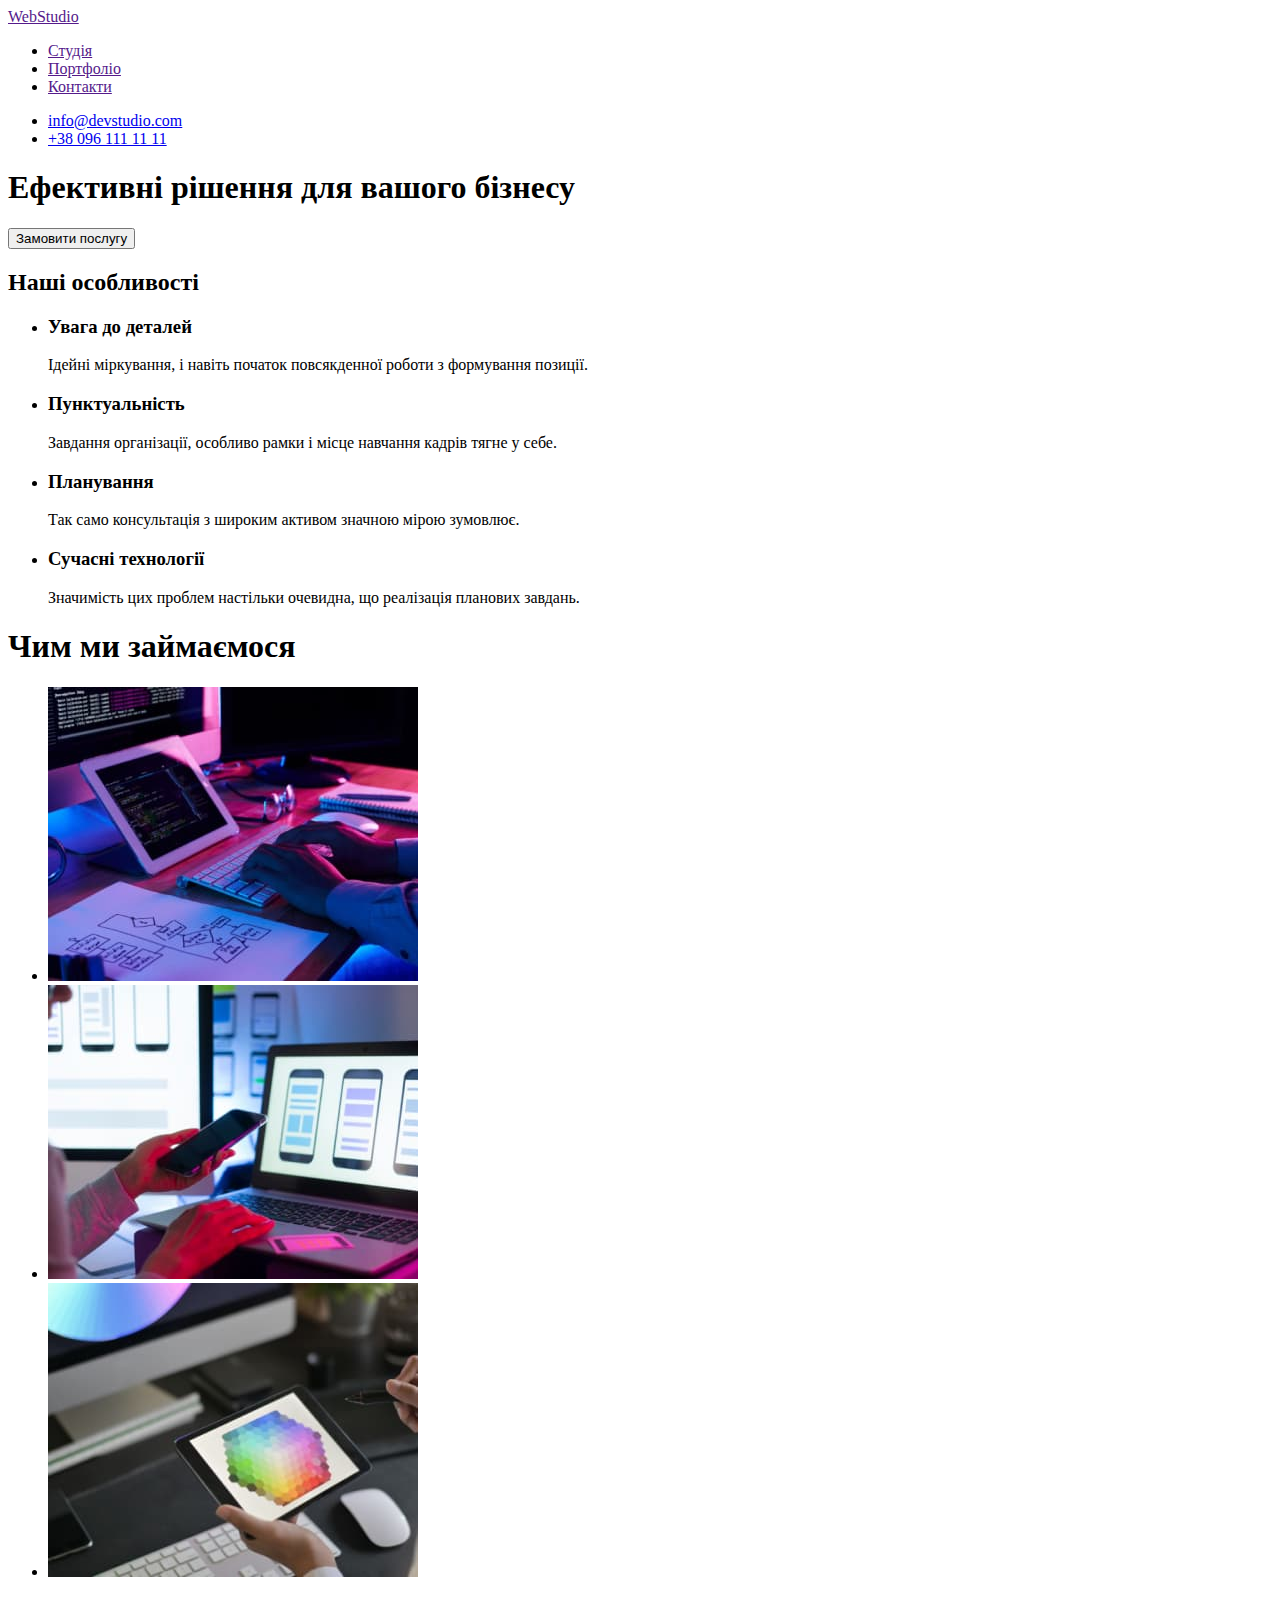
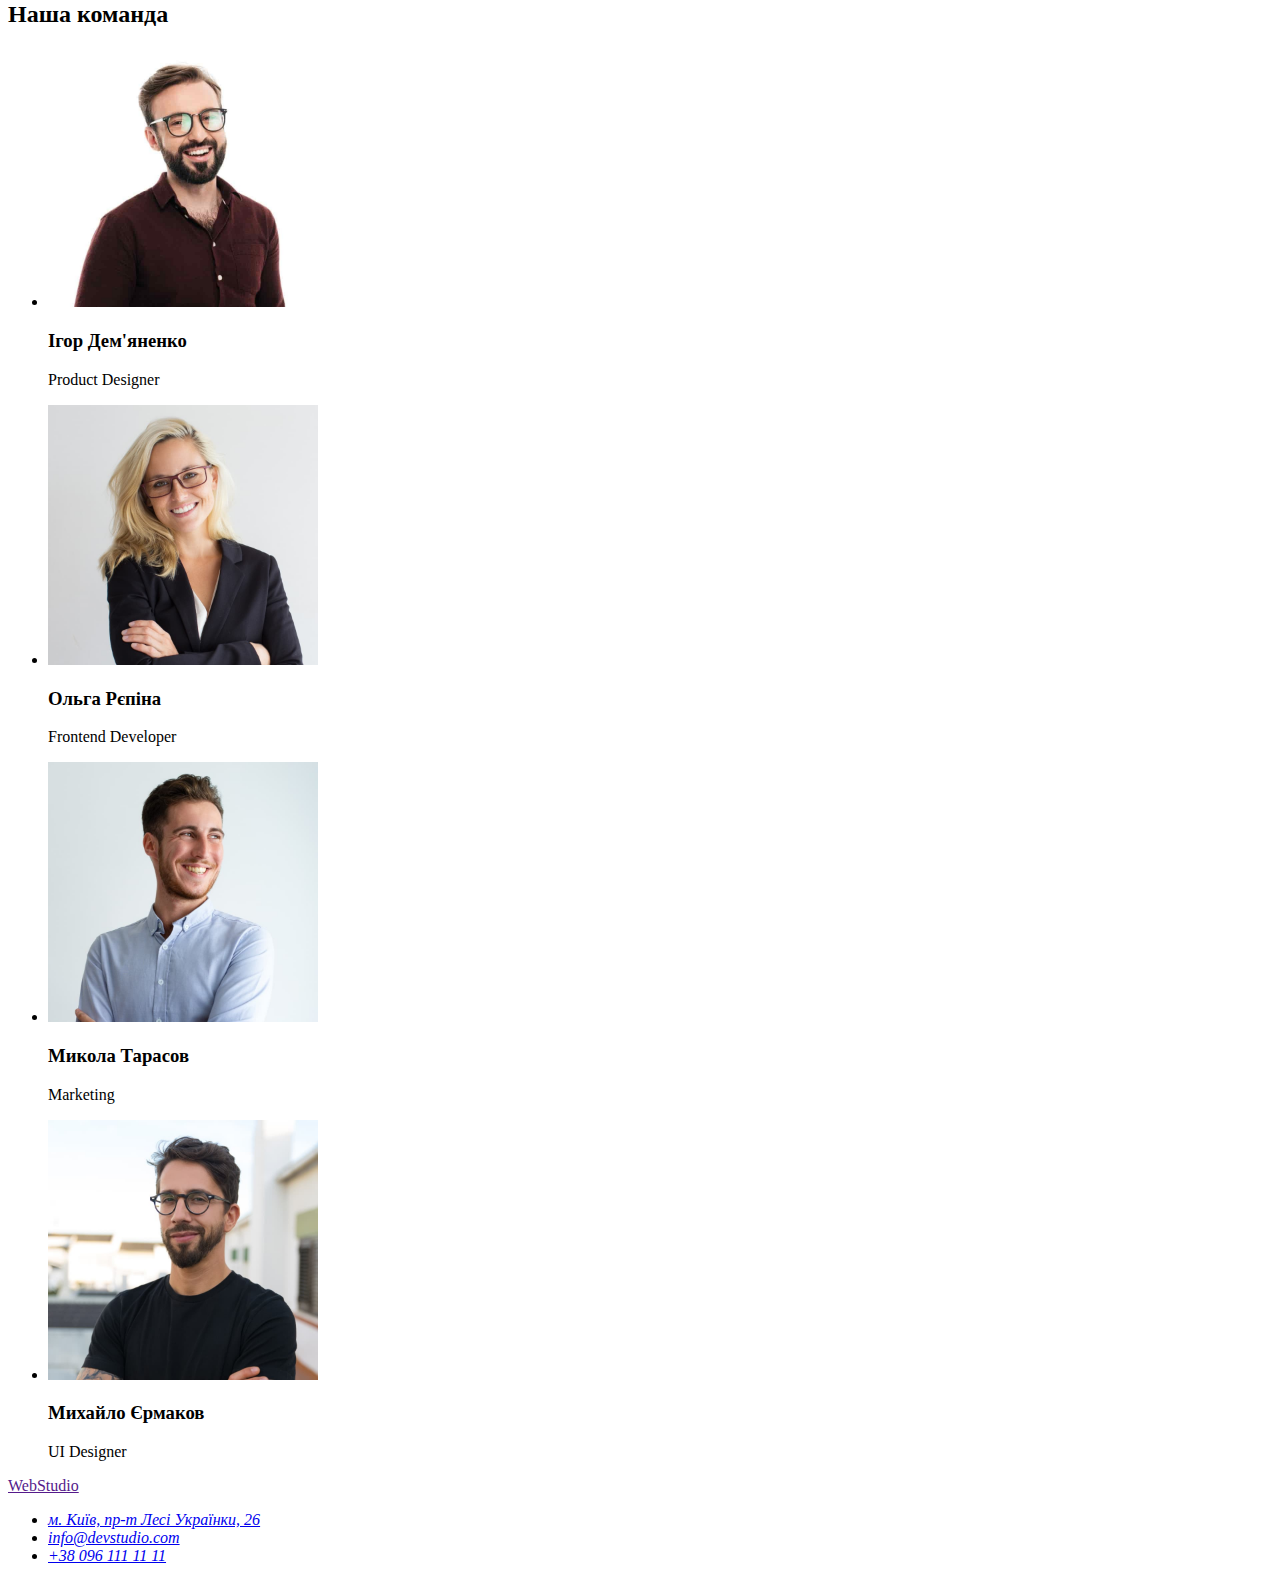
==== index.html @ 5fc4c967 "Initial commit" ====
<!DOCTYPE html>
<html lang="en">
  <head>
    <meta charset="UTF-8" />
    <meta http-equiv="X-UA-Compatible" content="IE=edge" />
    <meta name="viewport" content="width=device-width, initial-scale=1.0" />
    <title>Document</title>
  </head>
  <body>
    <header>
      <a href="" target="_blank" rel="noopener noreferrer nofollow">WebStudio</a>
      <nav>
        <ul>
          <li><a href="">Студія</a></li>
          <li><a href="">Портфоліо</a></li>
          <li><a href="">Контакти</a></li>
        </ul>
      </nav>
      <ul>
        <li><a href="mailto:info@devstudio.com">info@devstudio.com</a></li>
        <li><a href="tel:+380961111111">+38 096 111 11 11</a></li>
      </ul>
    </header>
    <main>
      <section>
        <h1>Ефективні рішення для вашого бізнесу</h1>
        <button type="button">Замовити послугу</button>
      </section>
      <section>
        <h2>Наші особливості</h2>
        <ul>
          <li>
            <h3>Увага до деталей</h3>
            <p>Ідейні міркування, і навіть початок повсякденної роботи з формування позиції.</p>
          </li>
          <li>
            <h3>Пунктуальність</h3>
            <p>Завдання організації, особливо рамки і місце навчання кадрів тягне у себе.</p>
          </li>
          <li>
            <h3>Планування</h3>
            <p>Так само консультація з широким активом значною мірою зумовлює.</p>
          </li>

          <li>
            <h3>Сучасні технології</h3>
            <p>Значимість цих проблем настільки очевидна, що реалізація планових завдань.</p>
          </li>
        </ul>
      </section>
      <section>
        <h1>Чим ми займаємося</h1>
        <ul>
          <li>
            <img src="./images/keyboard.jpg" alt="keyboard" width="370" />
          </li>
          <li>
            <img src="./images/laptop.jpg" alt="laptop" width="370" />
          </li>
          <li>
            <img src="./images/tablet.jpg" alt="tablet" width="370" />
          </li>
        </ul>
      </section>
      <section>
        <h2>Наша команда</h2>
        <ul>
          <li>
            <img src="./images/our-team/igor-demyanenko.jpg" alt="Ігор Дем'яненко" width="270" />
            <h3>Ігор Дем'яненко</h3>
            <p>Product Designer</p>
          </li>
          <li>
            <img src="./images/our-team/olga-repina.jpg " alt="Ольга Рєпіна" width="270" />
            <h3>Ольга Рєпіна</h3>
            <p>Frontend Developer</p>
          </li>
          <li>
            <img src="./images/our-team/mykola-tarasov.jpg" alt="Микола Тарасов" width="270" />
            <h3>Микола Тарасов</h3>
            <p>Marketing</p>
          </li>
          <li>
            <img src="./images/our-team/mykhailo-ermakov.jpg" alt="Михайло Єрмаков" width="270" />
            <h3>Михайло Єрмаков</h3>
            <p>UI Designer</p>
          </li>
        </ul>
      </section>
      <footer>
        <a class="logo" href="">WebStudio</a>
        <address>
          <ul>
            <li>
              <a
                href="https://goo.gl/maps/xoH6kGCsavsLJjou9"
                target="_blank"
                rel="noopener noreferrer nofollow"
                >м. Київ, пр-т Лесі Українки, 26</a
              >
            </li>
            <li>
              <a href="mailto:info@devstudio.com">info@devstudio.com</a>
            </li>
            <li>
              <a href="tel:+380961111111">+38 096 111 11 11</a>
            </li>
          </ul>
        </address>
      </footer>
    </main>
  </body>
</html>
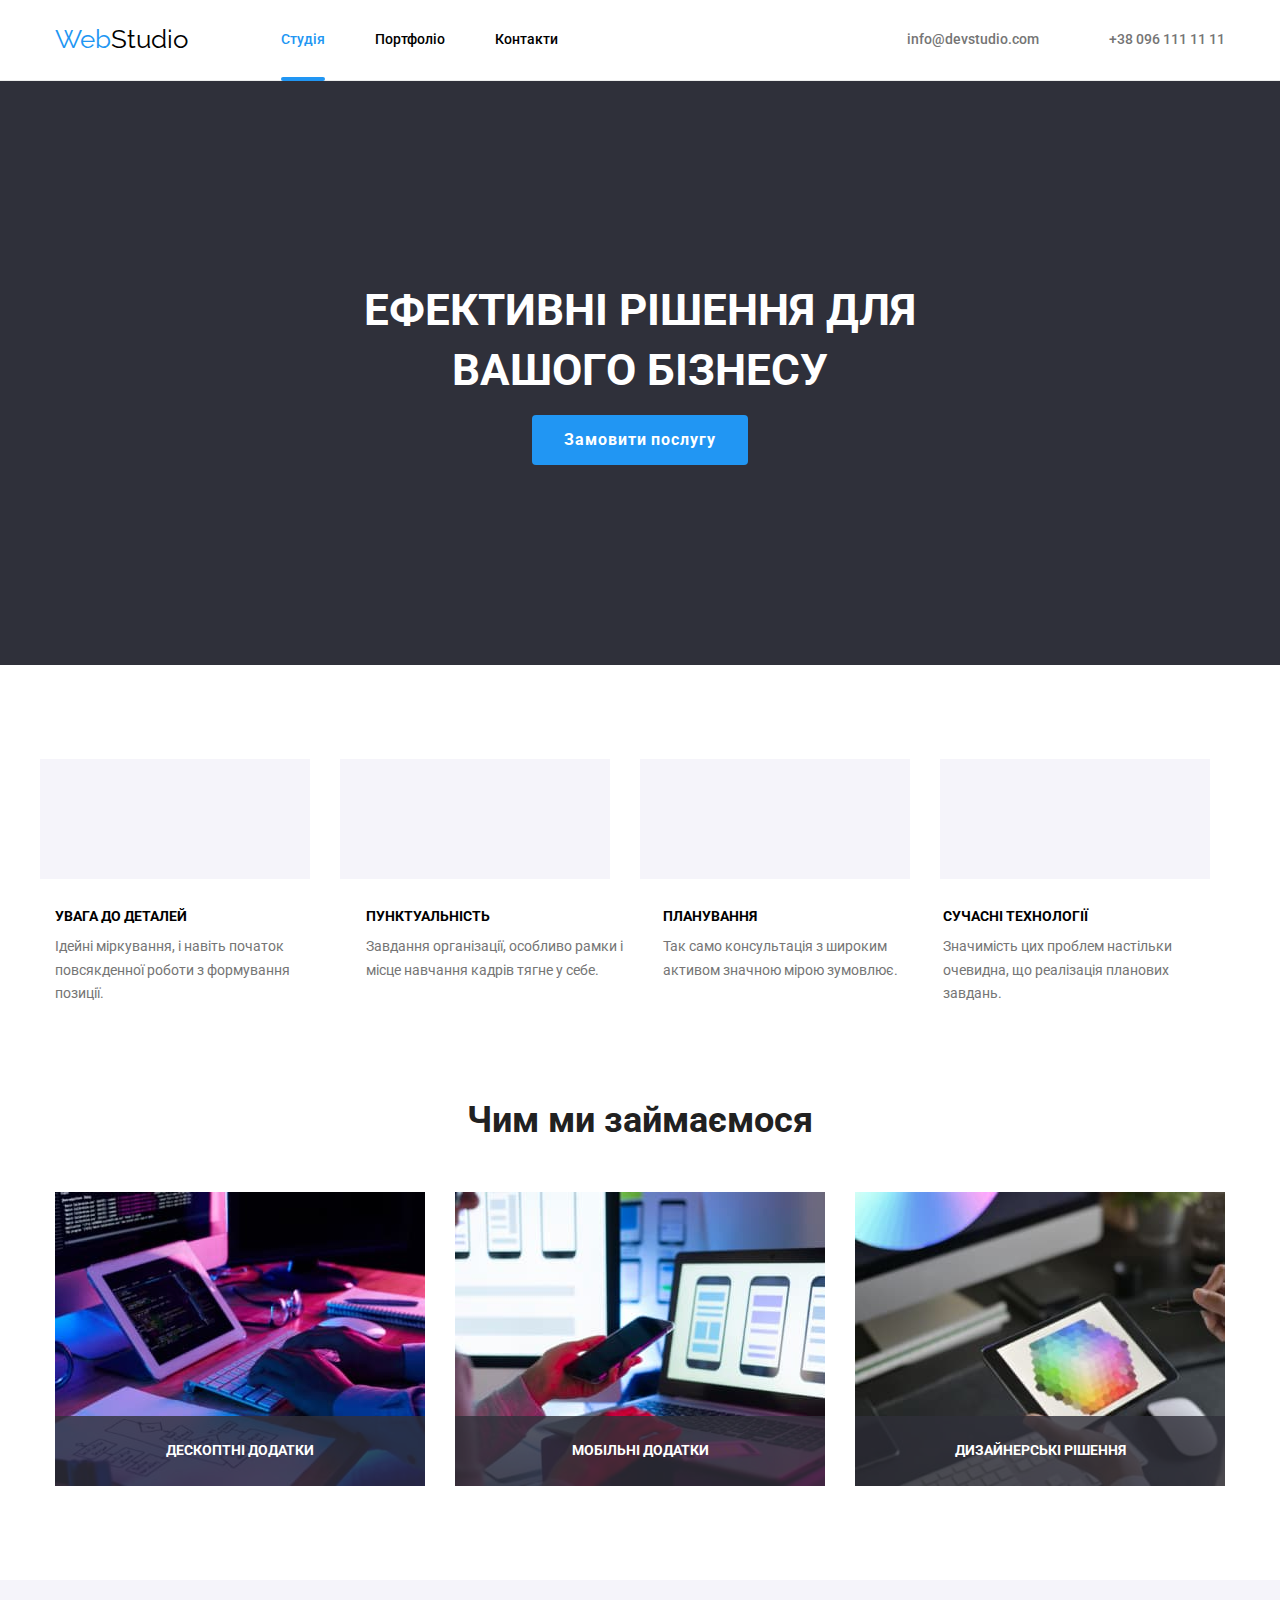
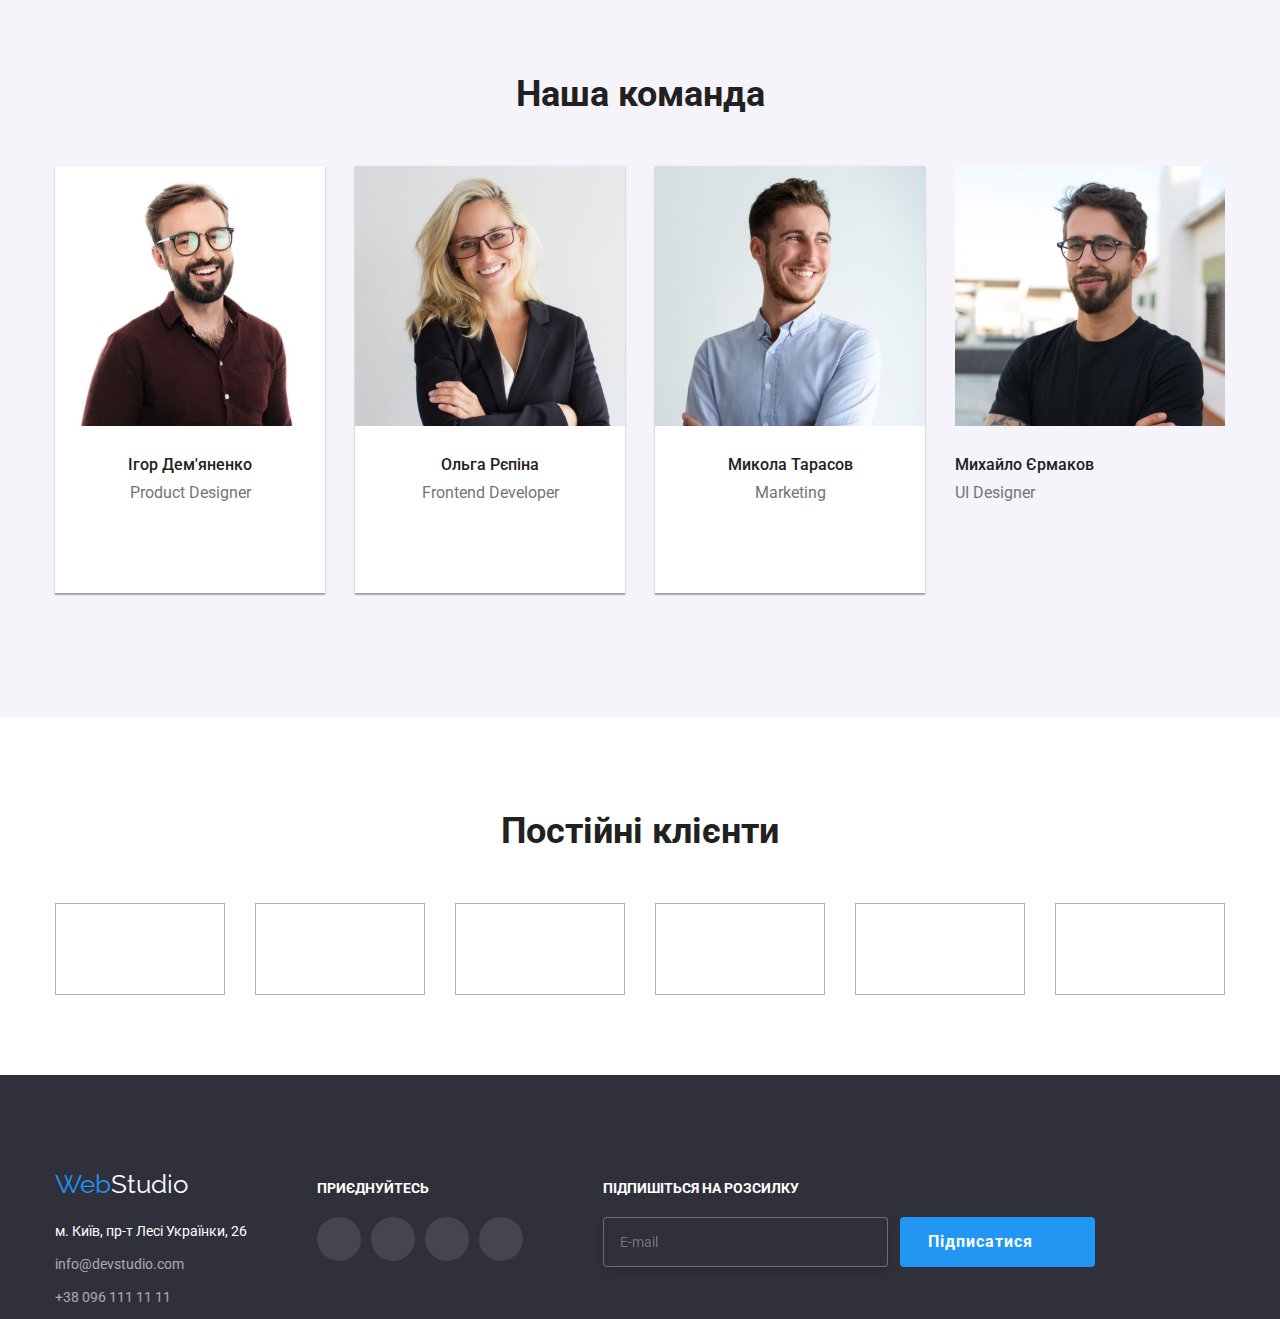
==== commit a0f07464: "Create styles" ====
--- a/index.html
+++ b/index.html
@@ -1,113 +1,512 @@
 <!DOCTYPE html>
-<html lang="en">
+<html lang="uk">
   <head>
     <meta charset="UTF-8" />
     <meta http-equiv="X-UA-Compatible" content="IE=edge" />
     <meta name="viewport" content="width=device-width, initial-scale=1.0" />
-    <title>Document</title>
+    <title>Студія</title>
+
+    <link
+      href="https://fonts.googleapis.com/css2?family=Raleway:wght@700&family=Roboto:wght@400;500;700;900&display=swap"
+      rel="stylesheet"
+    />
+
+    <link rel="stylesheet" href="./css/main.min.css" />
   </head>
   <body>
-    <header>
-      <a href="" target="_blank" rel="noopener noreferrer nofollow">WebStudio</a>
-      <nav>
-        <ul>
-          <li><a href="">Студія</a></li>
-          <li><a href="">Портфоліо</a></li>
-          <li><a href="">Контакти</a></li>
-        </ul>
-      </nav>
-      <ul>
-        <li><a href="mailto:info@devstudio.com">info@devstudio.com</a></li>
-        <li><a href="tel:+380961111111">+38 096 111 11 11</a></li>
-      </ul>
+    <header class="header-main">
+      <div class="container">
+        <div class="header">
+          <a href="" class="link logo">Web<span class="header-main__accent">Studio</span></a>
+          <nav>
+            <ul class="site-nav list">
+              <li class="header-main__nav"><a href="#" class="link header current">Студія</a></li>
+              <li class="header-main__nav">
+                <a href="./portfolio.html" class="link header">Портфоліо</a>
+              </li>
+              <li class="header-main__nav"><a href="" class="link header">Контакти</a></li>
+            </ul>
+          </nav>
+
+          <ul class="auth-nav list">
+            <li class="header-main__nav">
+              <a href="mailto:info@devstudio.com" class="link header"
+                ><svg class="icon header-main__icon" width="16" height="12">
+                  <use href="./images/icons.svg#icon-envelope-hover"></use></svg
+                >info@devstudio.com
+              </a>
+            </li>
+            <li class="header-main__nav">
+              <a href="tel:+380961111111" class="link header mobile">
+                <svg class="icon header-main__icon" width="10" height="16">
+                  <use href="./images/icons.svg#icon-smartphone"></use></svg
+                >+38 096 111 11 11
+              </a>
+            </li>
+          </ul>
+        </div>
+      </div>
     </header>
     <main>
-      <section>
-        <h1>Ефективні рішення для вашого бізнесу</h1>
-        <button type="button">Замовити послугу</button>
+      <section class="hero">
+        <div class="container">
+          <div class="hero__block">
+            <h1 class="hero__title">ЕФЕКТИВНІ РІШЕННЯ ДЛЯ ВАШОГО БІЗНЕСУ</h1>
+            <button class="button" type="button" data-modal-open>Замовити послугу</button>
+          </div>
+        </div>
       </section>
-      <section>
-        <h2>Наші особливості</h2>
-        <ul>
-          <li>
-            <h3>Увага до деталей</h3>
-            <p>Ідейні міркування, і навіть початок повсякденної роботи з формування позиції.</p>
-          </li>
-          <li>
-            <h3>Пунктуальність</h3>
-            <p>Завдання організації, особливо рамки і місце навчання кадрів тягне у себе.</p>
-          </li>
-          <li>
-            <h3>Планування</h3>
-            <p>Так само консультація з широким активом значною мірою зумовлює.</p>
-          </li>
-
-          <li>
-            <h3>Сучасні технології</h3>
-            <p>Значимість цих проблем настільки очевидна, що реалізація планових завдань.</p>
-          </li>
-        </ul>
+
+      <section class="features section">
+        <div class="container">
+          <h2 class="visually-hidden">Наші особливості</h2>
+          <div>
+            <ul class="social-link">
+              <li>
+                <a class="features__link-svg" href="#">
+                  <svg class="icon" width="70" height="70">
+                    <use href="./images/icons.svg#icon-antenna1svg"></use>
+                  </svg>
+                </a>
+              </li>
+              <li>
+                <a class="features__link-svg" href="#">
+                  <svg class="icon" width="70" height="70">
+                    <use href="./images/icons.svg#icon-clock-1svg"></use>
+                  </svg>
+                </a>
+              </li>
+              <li>
+                <a class="features__link-svg" href="#">
+                  <svg class="icon" width="70" height="70">
+                    <use href="./images/icons.svg#icon-diagram-1svg"></use>
+                  </svg>
+                </a>
+              </li>
+              <li>
+                <a class="features__link-svg" href="#">
+                  <svg class="icon" width="70" height="70">
+                    <use href="./images/icons.svg#icon-astronautsvg"></use>
+                  </svg>
+                </a>
+              </li>
+            </ul>
+            <ul class="features__list">
+              <li class="features__item">
+                <h3 class="features__title">УВАГА ДО ДЕТАЛЕЙ</h3>
+                <p class="features__text">
+                  Ідейні міркування, і навіть початок повсякденної роботи з формування позиції.
+                </p>
+              </li>
+              <li class="features__item">
+                <h3 class="features__title">ПУНКТУАЛЬНІСТЬ</h3>
+                <p class="features__text">
+                  Завдання організації, особливо рамки і місце навчання кадрів тягне у себе.
+                </p>
+              </li>
+              <li class="features__item">
+                <h3 class="features__title">ПЛАНУВАННЯ</h3>
+                <p class="features__text">
+                  Так само консультація з широким активом значною мірою зумовлює.
+                </p>
+              </li>
+
+              <li class="features__item">
+                <h3 class="features__title">СУЧАСНІ ТЕХНОЛОГІЇ</h3>
+                <p class="features__text">
+                  Значимість цих проблем настільки очевидна, що реалізація планових завдань.
+                </p>
+              </li>
+            </ul>
+          </div>
+        </div>
       </section>
-      <section>
-        <h1>Чим ми займаємося</h1>
-        <ul>
-          <li>
-            <img src="./images/keyboard.jpg" alt="keyboard" width="370" />
-          </li>
-          <li>
-            <img src="./images/laptop.jpg" alt="laptop" width="370" />
-          </li>
-          <li>
-            <img src="./images/tablet.jpg" alt="tablet" width="370" />
-          </li>
-        </ul>
+
+      <section class="works section">
+        <div class="container">
+          <div>
+            <h2 class="section-title">Чим ми займаємося</h2>
+            <ul class="cards">
+              <li class="card-item">
+                <img src="./images/keyboard.jpg" alt="keyboard" width="370" />
+                <div>
+                  <p class="card-item-cards">ДЕСКОПТНІ ДОДАТКИ</p>
+                </div>
+              </li>
+              <li class="card-item">
+                <img src="./images/laptop.jpg" alt="laptop" width="370" />
+                <div>
+                  <p class="card-item-cards">МОБІЛЬНІ ДОДАТКИ</p>
+                </div>
+              </li>
+              <li class="card-item">
+                <img src="./images/tablet.jpg" alt="tablet" width="370" />
+                <div>
+                  <p class="card-item-cards">ДИЗАЙНЕРСЬКІ РІШЕННЯ</p>
+                </div>
+              </li>
+            </ul>
+          </div>
+        </div>
       </section>
-      <section>
-        <h2>Наша команда</h2>
-        <ul>
-          <li>
-            <img src="./images/our-team/igor-demyanenko.jpg" alt="Ігор Дем'яненко" width="270" />
-            <h3>Ігор Дем'яненко</h3>
-            <p>Product Designer</p>
-          </li>
-          <li>
-            <img src="./images/our-team/olga-repina.jpg " alt="Ольга Рєпіна" width="270" />
-            <h3>Ольга Рєпіна</h3>
-            <p>Frontend Developer</p>
-          </li>
-          <li>
-            <img src="./images/our-team/mykola-tarasov.jpg" alt="Микола Тарасов" width="270" />
-            <h3>Микола Тарасов</h3>
-            <p>Marketing</p>
-          </li>
-          <li>
-            <img src="./images/our-team/mykhailo-ermakov.jpg" alt="Михайло Єрмаков" width="270" />
-            <h3>Михайло Єрмаков</h3>
-            <p>UI Designer</p>
-          </li>
-        </ul>
+      <section class="team section">
+        <div class="container">
+          <h2 class="section-title">Наша команда</h2>
+          <ul class="team__list">
+            <li class="team__item">
+              <img
+                class="team__image"
+                src="./images/our-team/igor-demyanenko.jpg"
+                alt="Ігор Дем'яненко"
+                width="270"
+              />
+              <h3 class="team__title">Ігор Дем'яненко</h3>
+              <p class="team__text">Product Designer</p>
+
+              <ul class="social-link">
+                <li>
+                  <a class="link-svg" href="#">
+                    <svg class="icon" width="20" height="20">
+                      <use href="./images/icons.svg#icon-instagramsvg"></use>
+                    </svg>
+                  </a>
+                </li>
+                <li>
+                  <a class="link-svg" href="#">
+                    <svg class="icon" width="20" height="20">
+                      <use href="./images/icons.svg#icon-twittersvg"></use>
+                    </svg>
+                  </a>
+                </li>
+                <li>
+                  <a class="link-svg" href="#">
+                    <svg class="icon" width="20" height="20">
+                      <use href="./images/icons.svg#icon-facebooksvg"></use>
+                    </svg>
+                  </a>
+                </li>
+                <li>
+                  <a class="link-svg" href="#">
+                    <svg class="icon" width="20" height="20">
+                      <use href="./images/icons.svg#icon-linkedinsvg"></use>
+                    </svg>
+                  </a>
+                </li>
+              </ul>
+            </li>
+            <li class="team__item">
+              <img
+                class="team__image"
+                src="./images/our-team/olga-repina.jpg "
+                alt="Ольга Рєпіна"
+                width="270"
+              />
+              <h3 class="team__title">Ольга Рєпіна</h3>
+              <p class="team__text">Frontend Developer</p>
+              <ul class="social-link">
+                <li>
+                  <a class="link-svg" href="#">
+                    <svg class="icon" width="20" height="20">
+                      <use href="./images/icons.svg#icon-instagramsvg"></use>
+                    </svg>
+                  </a>
+                </li>
+                <li>
+                  <a class="link-svg" href="#">
+                    <svg class="icon" width="20" height="20">
+                      <use href="./images/icons.svg#icon-twittersvg"></use>
+                    </svg>
+                  </a>
+                </li>
+                <li>
+                  <a class="link-svg" href="#">
+                    <svg class="icon" width="20" height="20">
+                      <use href="./images/icons.svg#icon-facebooksvg"></use>
+                    </svg>
+                  </a>
+                </li>
+                <li>
+                  <a class="link-svg" href="#">
+                    <svg class="icon" width="20" height="20">
+                      <use href="./images/icons.svg#icon-linkedinsvg"></use>
+                    </svg>
+                  </a>
+                </li>
+              </ul>
+            </li>
+            <li class="team__item">
+              <img
+                class="team__image"
+                src="./images/our-team/mykola-tarasov.jpg"
+                alt="Микола Тарасов"
+                width="270"
+              />
+              <h3 class="team__title">Микола Тарасов</h3>
+              <p class="team__text">Marketing</p>
+              <ul class="social-link">
+                <li>
+                  <a class="link-svg" href="#">
+                    <svg class="icon" width="20" height="20">
+                      <use href="./images/icons.svg#icon-instagramsvg"></use>
+                    </svg>
+                  </a>
+                </li>
+                <li>
+                  <a class="link-svg" href="#">
+                    <svg class="icon" width="20" height="20">
+                      <use href="./images/icons.svg#icon-twittersvg"></use>
+                    </svg>
+                  </a>
+                </li>
+                <li>
+                  <a class="link-svg" href="#">
+                    <svg class="icon" width="20" height="20">
+                      <use href="./images/icons.svg#icon-facebooksvg"></use>
+                    </svg>
+                  </a>
+                </li>
+                <li>
+                  <a class="link-svg" href="#">
+                    <svg class="icon" width="20" height="20">
+                      <use href="./images/icons.svg#icon-linkedinsvg"></use>
+                    </svg>
+                  </a>
+                </li>
+              </ul>
+            </li>
+            <li class="team-item">
+              <img
+                class="team__image"
+                src="./images/our-team/mykhailo-ermakov.jpg"
+                alt="Михайло Єрмаков"
+                width="270"
+              />
+              <h3 class="team__title">Михайло Єрмаков</h3>
+              <p class="team__text">UI Designer</p>
+              <ul class="social-link">
+                <li>
+                  <a class="link-svg" href="#">
+                    <svg class="icon" width="20" height="20">
+                      <use href="./images/icons.svg#icon-instagramsvg"></use>
+                    </svg>
+                  </a>
+                </li>
+                <li>
+                  <a class="link-svg" href="#">
+                    <svg class="icon" width="20" height="20">
+                      <use href="./images/icons.svg#icon-twittersvg"></use>
+                    </svg>
+                  </a>
+                </li>
+                <li>
+                  <a class="link-svg" href="#">
+                    <svg class="icon" width="20" height="20">
+                      <use href="./images/icons.svg#icon-facebooksvg"></use>
+                    </svg>
+                  </a>
+                </li>
+                <li>
+                  <a class="link-svg" href="#">
+                    <svg class="icon" width="20" height="20">
+                      <use href="./images/icons.svg#icon-linkedinsvg"></use>
+                    </svg>
+                  </a>
+                </li>
+              </ul>
+            </li>
+          </ul>
+        </div>
       </section>
-      <footer>
-        <a class="logo" href="">WebStudio</a>
-        <address>
-          <ul>
-            <li>
-              <a
-                href="https://goo.gl/maps/xoH6kGCsavsLJjou9"
-                target="_blank"
-                rel="noopener noreferrer nofollow"
-                >м. Київ, пр-т Лесі Українки, 26</a
-              >
-            </li>
-            <li>
-              <a href="mailto:info@devstudio.com">info@devstudio.com</a>
-            </li>
-            <li>
-              <a href="tel:+380961111111">+38 096 111 11 11</a>
+      <section class="clients section-title">
+        <div class="container">
+          <h2 class="section-title">Постійні клієнти</h2>
+          <ul class="social-link">
+            <li class="clients__item">
+              <a class="clients__svg-link" href="#">
+                <svg class="icon" width="106" height="60">
+                  <use href="./images/icons.svg#icon-clients-1svg"></use>
+                </svg>
+              </a>
+            </li>
+            <li class="clients__item">
+              <a class="clients__svg-link" href="#">
+                <svg class="icon" width="106" height="60">
+                  <use href="./images/icons.svg#icon-clients-2svg"></use>
+                </svg>
+              </a>
+            </li>
+            <li class="clients__item">
+              <a class="clients__svg-link" href="#">
+                <svg class="icon" width="106" height="60">
+                  <use href="./images/icons.svg#icon-clients-3svg"></use>
+                </svg>
+              </a>
+            </li>
+            <li class="clients__item">
+              <a class="clients__svg-link" href="#">
+                <svg class="icon" width="106" height="60">
+                  <use href="./images/icons.svg#icon-clients-4svg"></use>
+                </svg>
+              </a>
+            </li>
+            <li class="clients__item">
+              <a class="clients__svg-link" href="#">
+                <svg class="icon" width="106" height="60">
+                  <use href="./images/icons.svg#icon-clients-5svg"></use>
+                </svg>
+              </a>
+            </li>
+            <li class="clients__item">
+              <a class="clients__svg-link" href="#">
+                <svg class="icon" width="106" height="60">
+                  <use href="./images/icons.svg#icon-clients-6svg"></use>
+                </svg>
+              </a>
             </li>
           </ul>
-        </address>
+        </div>
+      </section>
+      <footer class="footer section">
+        <div class="footer__body container">
+          <div>
+            <a class="link footer__logo" href="">Web<span class="footer__accent">Studio</span></a>
+            <address>
+              <ul class="footer__address-list">
+                <li class="footer__address-item">
+                  <a
+                    class="link footer__nav"
+                    href="https://goo.gl/maps/xoH6kGCsavsLJjou9"
+                    target="_blank"
+                    rel="noopener noreferrer nofollow"
+                  >
+                    м. Київ, пр-т Лесі Українки, 26
+                  </a>
+                </li>
+                <li class="footer__address-item">
+                  <a class="link footer__link-address" href="mailto:info@devstudio.com"
+                    >info@devstudio.com</a
+                  >
+                </li>
+                <li class="footer__address-item">
+                  <a class="link footer__link-address" href="tel:+380961111111"
+                    >+38 096 111 11 11</a
+                  >
+                </li>
+              </ul>
+            </address>
+          </div>
+
+          <div class="footer__wrapp">
+            <p class="footer__text">ПРИЄДНУЙТЕСЬ</p>
+            <ul class="footer__wrapp-list">
+              <li class="footer__wrapp-item">
+                <a class="footer__wrapp-link" href="#">
+                  <svg class="icon" width="20" height="20">
+                    <use href="./images/icons.svg#icon-instagramsvg"></use>
+                  </svg>
+                </a>
+              </li>
+              <li class="footer__wrapp-item">
+                <a class="footer__wrapp-link" href="#">
+                  <svg class="icon" width="20" height="20">
+                    <use href="./images/icons.svg#icon-twittersvg"></use>
+                  </svg>
+                </a>
+              </li>
+              <li class="footer__wrapp-item">
+                <a class="footer__wrapp-link" href="#">
+                  <svg class="icon" width="20" height="20">
+                    <use href="./images/icons.svg#icon-facebooksvg"></use>
+                  </svg>
+                </a>
+              </li>
+              <li class="footer__wrapp-item">
+                <a class="footer__wrapp-link" href="#">
+                  <svg class="icon" width="20" height="20">
+                    <use href="./images/icons.svg#icon-linkedinsvg"></use>
+                  </svg>
+                </a>
+              </li>
+            </ul>
+          </div>
+
+          <div class="footer__wrapp">
+            <p class="footer__text">ПІДПИШІТЬСЯ НА РОЗСИЛКУ</p>
+            <form class="footer__form">
+              <input class="footer__input" type="email" placeholder="E-mail" />
+              <button class="button footer__button" type="submit">
+                Підписатися
+                <svg class="footer__icon" width="24" height="24">
+                  <use href="./images/icons.svg#icon-icon-send-1"></use>
+                </svg>
+              </button>
+            </form>
+          </div>
+        </div>
       </footer>
     </main>
+
+    <div class="backdrop is-hidden" data-modal>
+      <div class="modal">
+        <div class="modal-body">
+          <button class="close-btn" type="button" data-modal-close>
+            <svg class="close" width="30" height="30">
+              <use href="./images/icons.svg#icon-close-black-18dp-2-1-1"></use>
+            </svg>
+          </button>
+          <form class="form">
+            <p class="form-title">Залиште свої дані, ми вам передзвонимо</p>
+
+            <label for="inputName" class="label">Ім'я</label>
+            <div class="input-wrapper">
+              <input type="text" name="name" id="inputName" class="input field" required />
+              <svg class="input-icon" width="18" height="18">
+                <use href="./images/icons.svg#icon-person-black-18dp-1-2-1"></use>
+              </svg>
+            </div>
+
+            <label for="inputTel" class="label">Телефон</label>
+            <div class="input-wrapper">
+              <input type="tel" name="phone" id="inputTel" class="input field" required />
+              <svg class="input-icon" width="18" height="18">
+                <use href="./images/icons.svg#icon-phone-black-18dp-1-1"></use>
+              </svg>
+            </div>
+
+            <label for="inputEmail" class="label">Пошта</label>
+            <div class="input-wrapper">
+              <input type="email" name="email" id="inputEmail" class="input field" required />
+              <svg class="input-icon" width="18" height="18">
+                <use href="./images/icons.svg#icon-email-black-18dp-1"></use>
+              </svg>
+            </div>
+
+            <label for="inputMessage" class="label">Коментар</label>
+            <textarea
+              name="message"
+              id="inputMessage"
+              class="input textarea"
+              placeholder="Введіть текст"
+            ></textarea>
+
+            <label class="check-label">
+              <input type="checkbox" name="check" class="input-check" />
+              <span class="check-wrapp">
+                <svg class="check-icon" width="16" height="15">
+                  <use href="./images/icons.svg#icon-icon-check-1"></use>
+                </svg>
+              </span>
+
+              <span class="terms">Погоджуюся з розсилкою та приймаю</span>
+              <a href="" target="_blank" class="check-link"> Умови договору </a>
+            </label>
+
+            <button class="button form-button" type="submit">Відправити</button>
+          </form>
+        </div>
+      </div>
+    </div>
+
+    <script src="./js/modal.js"></script>
   </body>
 </html>
--- a/css/main.min.css
+++ b/css/main.min.css
@@ -0,0 +1 @@
+/*! modern-normalize v1.1.0 | MIT License | https://github.com/sindresorhus/modern-normalize */*,::after,::before{box-sizing:border-box}html{-moz-tab-size:4;-o-tab-size:4;tab-size:4}html{line-height:1.15;-webkit-text-size-adjust:100%}body{margin:0}body{font-family:system-ui,-apple-system,"Segoe UI",Roboto,Helvetica,Arial,sans-serif,"Apple Color Emoji","Segoe UI Emoji"}hr{height:0;color:inherit}abbr[title]{-webkit-text-decoration:underline dotted;text-decoration:underline dotted}b,strong{font-weight:bolder}code,kbd,pre,samp{font-family:ui-monospace,SFMono-Regular,Consolas,"Liberation Mono",Menlo,monospace;font-size:1em}small{font-size:80%}sub,sup{font-size:75%;line-height:0;position:relative;vertical-align:baseline}sub{bottom:-0.25em}sup{top:-0.5em}table{text-indent:0;border-color:inherit}button,input,optgroup,select,textarea{font-family:inherit;font-size:100%;line-height:1.15;margin:0}button,select{text-transform:none}[type=button],[type=reset],[type=submit],button{-webkit-appearance:button}::-moz-focus-inner{border-style:none;padding:0}:-moz-focusring{outline:1px dotted ButtonText}:-moz-ui-invalid{box-shadow:none}legend{padding:0}progress{vertical-align:baseline}::-webkit-inner-spin-button,::-webkit-outer-spin-button{height:auto}[type=search]{-webkit-appearance:textfield;outline-offset:-2px}::-webkit-search-decoration{-webkit-appearance:none}::-webkit-file-upload-button{-webkit-appearance:button;font:inherit}summary{display:list-item}ul{list-style:none;padding:0;margin:0}a{text-decoration:none}h1,h2,h3,h4,h5,h6{margin:0}p{margin:0}address{font-style:normal}:root{--primary-text-color: #000000;--secondary-color: #2196f3;--white-color: #ffffff;--grey-color: #757575;--time: color 250ms cubic-bezier(0.4, 0, 0.2, 1)}body{font-family:"Roboto",sans-serif;background-color:var(--white-color);font-size:14px}.container{max-width:1200px;width:100%;margin-right:auto;margin-left:auto;padding-right:15px;padding-left:15px}.section{padding-top:94px;padding-bottom:94px}.link{font-family:"Raleway",sans-serif;text-decoration:none;outline:none}.social-link{display:flex;justify-content:center;align-items:center;padding-bottom:30px}.icon{fill:currentColor}.section-title{display:flex;color:#212121;font-size:36px;line-height:1.16;justify-content:center;margin-bottom:50px;padding-top:0}.link-svg{width:44px;height:44px;border-radius:50%;color:#afb1b8;display:flex;justify-content:center;align-items:center;transition:var(--time)}.link-svg:hover,.link-svg:focus{background-color:var(--secondary-color);color:var(--white-color);outline:none}.cards{display:flex;flex-wrap:wrap;gap:30px;justify-content:center}.card-item{background-color:#fff;position:relative}.button{color:var(--white-color);background-color:var(--secondary-color);border:none;font-weight:700;font-size:16px;line-height:1.87;letter-spacing:.06em;border-radius:4px;padding:10px 32px;cursor:pointer;font-family:inherit;outline:none;transition:var(--time)}.button:hover,.button:focus{background-color:#188ce8;border:none;box-shadow:0px 4px 4px rgba(0,0,0,.15)}.site-nav{display:flex;justify-content:center;align-items:center}.auth-nav{display:flex;justify-content:flex-end;align-items:center;margin-left:auto}.link.header{font-size:14px;line-height:1.14;font-weight:500;padding-top:32px;padding-bottom:32px}.header-main{border-bottom:1px solid #ececec}.header{position:relative;display:flex;align-items:center}.header.current::after{content:"";width:100%;height:4px;background-color:var(--secondary-color);position:absolute;border-radius:2px;bottom:-1px}.header-main__icon{margin-right:10px}.logo{display:inline-block;color:var(--secondary-color);font-size:26px;line-height:1.2;padding-top:24px;padding-bottom:25px;margin-right:93px;margin-left:0}.header-main__accent{color:var(--primary-text-color)}.site-nav .link{font-family:"Roboto",sans-serif;font-weight:500;color:var(--primary-text-color);font-size:14px;line-height:1.14}.site-nav .link:hover,.site-nav .link:focus{color:var(--secondary-color);transition:var(--time)}.site-nav .link.current{color:var(--secondary-color)}.header-main__nav{padding-right:50px}.header-main__nav:last-child{padding-right:0}.auth-nav .link{font-family:"Roboto",sans-serif;color:var(--primary-text-color);color:var(--grey-color)}.auth-nav .link:hover,.auth-nav .link:focus{color:var(--secondary-color);font-size:14px;line-height:1.14;transition:var(--time)}.hero{background-color:#2f303a;font-size:44px;line-height:1.36;text-align:center;padding-top:0;margin-left:auto;margin-right:auto}.hero{max-width:1600px;background-size:cover;background-repeat:no repeat;background-position:center;background-image:linear-gradient(to right, rgba(47, 48, 58, 0.4), rgba(47, 48, 58, 0.4)),url(../images/hero-image.jpg),url(../images/hero-fon.jpg)}.hero__block{max-width:696px;margin-left:auto;margin-right:auto;padding-top:200px;padding-bottom:200px}.hero__title{color:var(--white-color);font-size:44px;line-height:1.36;text-align:center}.visually-hidden{position:absolute;white-space:nowrap;width:1px;height:1px;overflow:hidden;border:0;padding:0;clip:rect(0 0 0 0);-webkit-clip-path:inset(50%);clip-path:inset(50%);margin:-1px}.features__link-svg{width:270px;height:120px;border:none;color:#afb1b8;display:flex;justify-content:center;align-items:center;margin-right:30px;background-color:#f5f4fa}.features__list{display:flex}.features__item{padding-right:30px}.features__item:last-child{padding-right:0}.features__title{font-size:14px;font-weight:700;line-height:1.14;margin-bottom:10px}.features__text{color:var(--grey-color);line-height:1.7;font-weight:400}.card-item-cards{display:flex;position:absolute;bottom:0;left:0;background:rgba(47,48,58,.8);width:370px;height:70px;text-align:center;align-items:center;justify-content:center;color:var(--white-color);font-size:14px;line-height:1.14;font-weight:700}.works{padding-top:0}img{display:block;max-width:100%;height:auto}.team{justify-content:center;background-color:#f5f4fa}.team__list{display:flex}.team__item{margin-right:30px;margin-bottom:30px;text-align:center;background-color:#fff;box-shadow:0px 1px 3px rgba(0,0,0,.12),0px 1px 1px rgba(0,0,0,.14),0px 2px 1px rgba(0,0,0,.2)}.team__item:last-child{margin-right:0}.team__title{font-size:16px;font-weight:500;line-height:1.18;color:#212121;margin-bottom:10px}.team__text{font-size:16px;font-weight:400;line-height:1.18;color:var(--grey-color);margin-bottom:16px}.team__image{margin-bottom:30px}.clients__svg-link{width:170px;height:92px;border:1px solid;color:#afb1b8;display:flex;justify-content:center;align-items:center}.clients__svg-link:hover,.clients__svg-link:focus{background-color:var(--white-color);color:var(--secondary-color);outline:none;transition:var(--time)}.clients{padding-top:94px}.clients__item{margin-right:30px}.clients__item:last-child{margin-right:0}.footer{padding-bottom:0;background-color:#2f303a}.footer__logo{display:inline-block;color:var(--secondary-color);font-size:26px;line-height:1.2;margin-bottom:20px}.footer__accent{color:var(--white-color)}.footer__address-list{font-style:normal}.footer__address-item{margin-bottom:9px}.footer__wrapp-list{display:flex;justify-content:center;align-items:center}.footer__wrapp-link{border:none;display:flex;justify-content:center;align-items:center;width:44px;height:44px;border-radius:50%;color:var(--white-color);background-color:rgba(255,255,255,.1);transition:var(--time)}.footer__wrapp-link:hover,.footer__wrapp-link:focus{background-color:var(--secondary-color);color:var(--white-color);outline:none}.footer__wrapp-item{margin-right:10px}.footer__body{display:flex;align-items:baseline}.footer__nav{font-family:"Roboto",sans-serif;color:var(--white-color);font-size:14px;line-height:1.7}.footer__link-address{font-family:"Roboto",sans-serif;color:rgba(255,255,255,.6);font-size:14px;line-height:1.7}.footer__wrapp{justify-content:center;align-items:center;margin-left:70px}.footer__text{color:var(--white-color);font-size:14px;line-height:1.14;margin-bottom:20px;font-weight:700}.footer__form{display:flex;align-items:center;justify-content:center}.footer__input{background-color:#2f303a;border:1px solid var(--grey-color);width:285px;height:50px;border:1px solid rgba(255,255,255,.3);filter:drop-shadow(0px 4px 4px rgba(0, 0, 0, 0.15));border-radius:4px;padding-left:16px;color:var(--white-color)}.footer__button{margin-left:12px;padding:10px 28px;display:flex;align-items:center;justify-content:center}.footer__icon{margin-left:10px}.backdrop{position:fixed;top:0;left:0;right:0;bottom:0;overflow-y:auto;overflow-x:hidden;z-index:10;width:100%;height:100%;background-color:rgba(0,0,0,.5);transition:visibility var(--time),opacity var(--time)}.backdrop.is-hidden{visibility:hidden;opacity:0;pointer-events:none}.modal{min-height:100vh;display:flex;justify-content:center;align-items:center;position:-webkit-sticky;position:sticky;width:100%;transition:transform var(--time)}.modal-body{position:relative;width:528px;padding:40px;background:var(--white-color);box-shadow:0px 1px 3px rgba(0,0,0,.12),0px 1px 1px rgba(0,0,0,.14),0px 2px 1px rgba(0,0,0,.2);border-radius:4px}.close-btn{position:absolute;right:8px;top:8px;border-radius:50%;width:30px;height:30px;border:1px solid rgba(0,0,0,.1);background-color:var(--white-color);display:flex;align-items:center;justify-content:center;padding:0;cursor:pointer;outline:none}.close-btn:hover,.close-btn:focus{fill:var(--secondary-color)}.close{width:18px;height:18px;transition:fill var(--time)}.form-title{font-weight:700;font-size:20px;margin-bottom:12px;line-height:1.15;text-align:center;letter-spacing:.03em;color:#212121}.label{display:block;padding-bottom:4px;font-size:12px;line-height:14px;letter-spacing:.01em;color:#757575}.input-wrapper{position:relative;margin-bottom:10px}.input{position:relative;width:100%;height:40px;padding:16px 12px;border:1px solid rgba(33,33,33,.2);border-radius:4px;outline:none;font-size:12px;line-height:1.16;letter-spacing:.01em;color:#212121;transition:border-color var(--time)}.input:focus{border-color:var(--secondary-color)}.input:focus+.input-icon{fill:var(--secondary-color)}.input::-moz-placeholder{color:rgba(117,117,117,.5)}.input:-ms-input-placeholder{color:rgba(117,117,117,.5)}.input::placeholder{color:rgba(117,117,117,.5)}.field{padding-left:45px}.input-icon{position:absolute;left:12px;top:50%;transform:translateY(-50%);transition:fill var(--time)}.check-label{position:relative;display:flex;align-items:center;justify-content:center;margin-bottom:30px}.input-check{position:absolute;width:0;height:0;opacity:0;left:0;bottom:0}.input-check:checked+.check-wrapp{border:none}.input-check:checked+.check-wrapp .check-icon{opacity:1}.check-wrapp{display:block;width:16px;height:15px;border:2px solid #212121;border-radius:2px;margin-right:8px}.check-icon{opacity:0}.terms{font-size:14px;line-height:1.71;letter-spacing:.03em;color:var(--grey-color)}.form-button{display:flex;margin:0 auto;width:200px;height:50px;left:700px;top:710px;box-shadow:0px 4px 4px rgba(0,0,0,.15);border-radius:4px;padding:10px 52px}.textarea{height:120px;resize:none;margin-bottom:20px}.check-link{color:var(--secondary-color);margin-left:8px;outline:none;border-bottom:1px solid var(--secondary-color)}.projects{display:flex;justify-content:center;padding-bottom:34px}.button-nav{font-size:16px;font-style:normal;line-height:1.62;display:flex;margin-right:8px;justify-content:center;align-items:center;padding:10px 32px;background-color:#f5f4fa;border:none;border-radius:4px;transition:var(--time)}.button-nav:hover,.button-nav:focus{color:var(--white-color);background-color:var(--secondary-color);border:none;box-shadow:0px 3px 1px rgba(0,0,0,.1),0px 1px 2px rgba(0,0,0,.08),0px 2px 2px rgba(0,0,0,.12);cursor:pointer;outline:none}.link.current-btn{color:var(--white-color);background-color:var(--secondary-color);border:none;box-shadow:0px 3px 1px rgba(0,0,0,.1),0px 1px 2px rgba(0,0,0,.08),0px 2px 2px rgba(0,0,0,.12)}.project:hover,.project:focus{box-shadow:0px 1px 1px rgba(0,0,0,.12),0px 4px 4px rgba(0,0,0,.06),1px 4px 6px rgba(0,0,0,.16);display:block;transition:var(--time)}.features-overlay{position:absolute;bottom:0;left:0;width:100%;height:100%;padding:63px 24px;transform:translateY(100%);background-color:rgba(33,150,243,.9);transition:transform var(--time)}.features-image{position:relative;overflow:hidden}.image-portfolio{width:370px}.project:hover .features-overlay,.project:focus .features-overlay{transform:translateY(0);transition:250ms cubic-bezier(0.4, 0, 0.2, 1)}.overlay-text{font-size:18px;line-height:1.56;letter-spacing:.03em;color:var(--white-color);font-family:"Roboto";font-style:normal}.card-project{border:1px solid #eee;border-top:none;padding:20px 24px}.title-projects{color:#212121;font-size:18px;line-height:2;border:none}.description{color:var(--grey-color);font-size:16px;line-height:1.87;font-family:"Roboto"}/*# sourceMappingURL=main.min.css.map */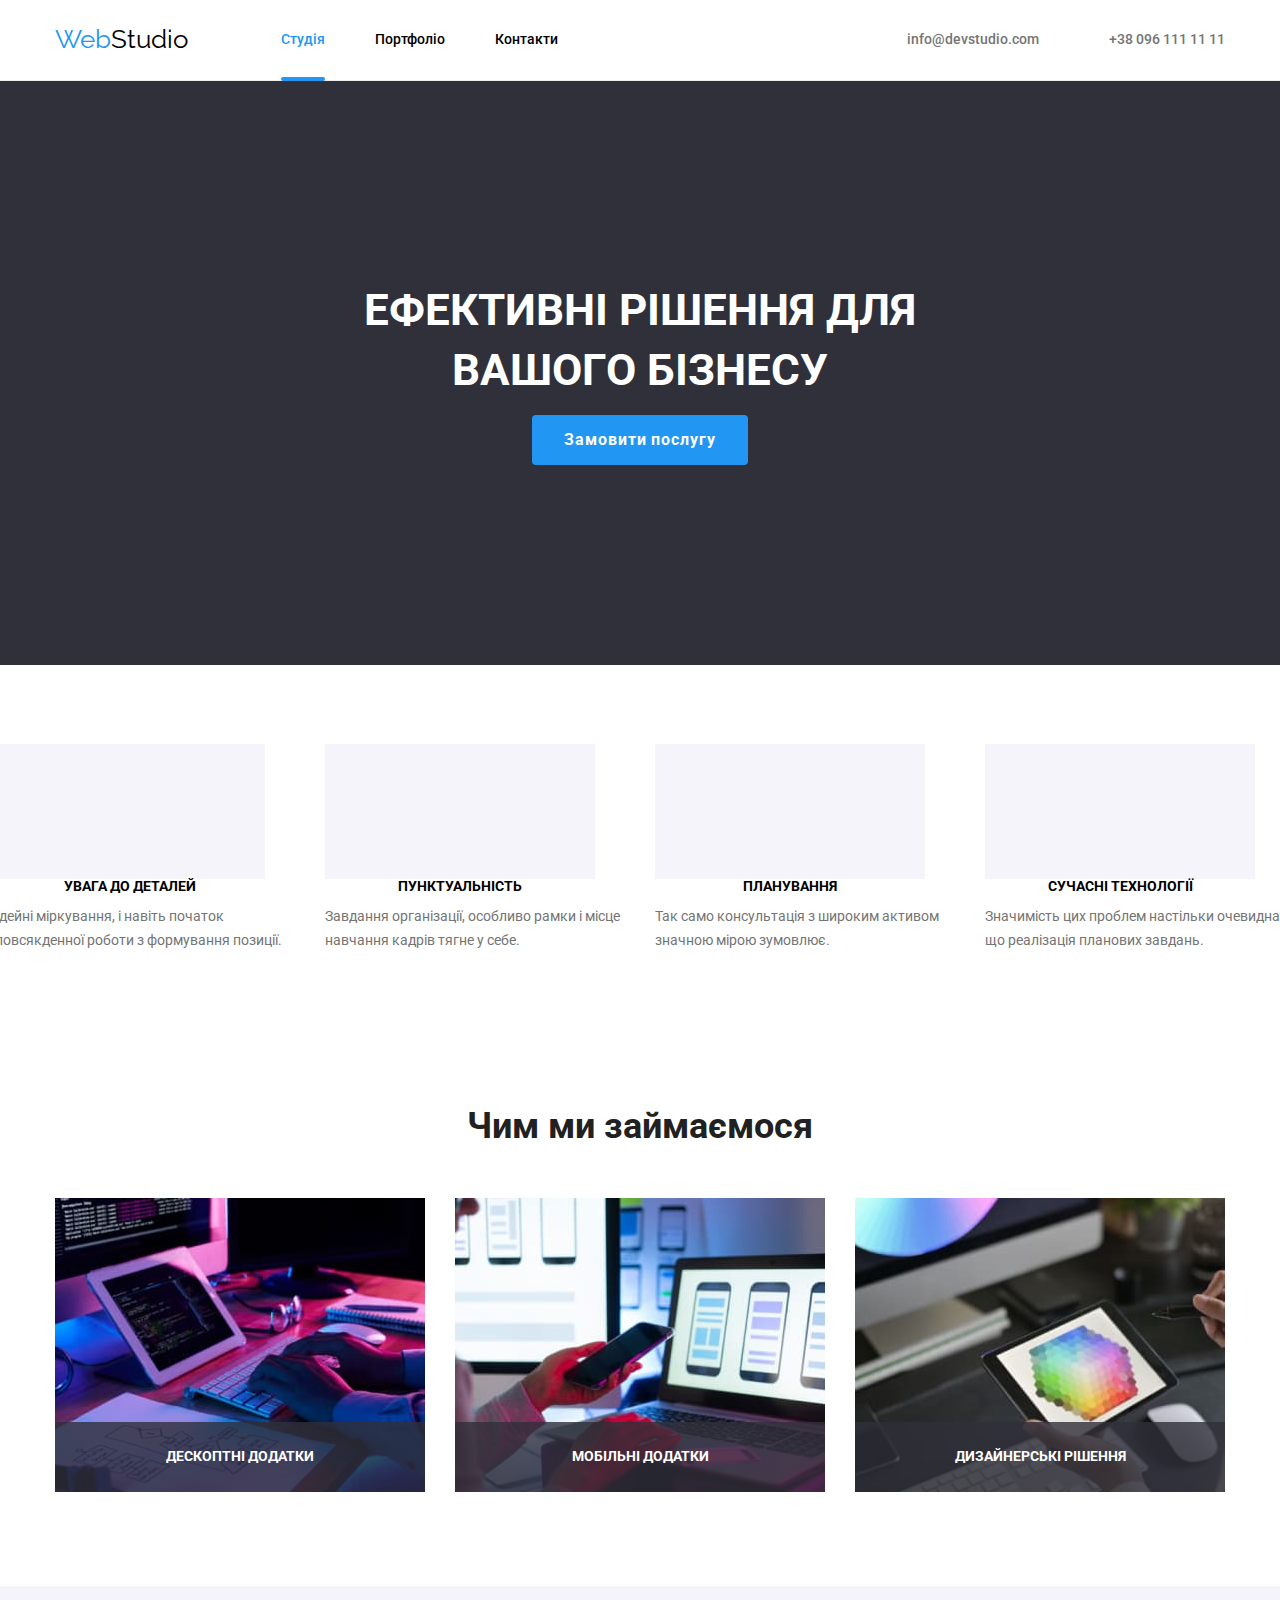
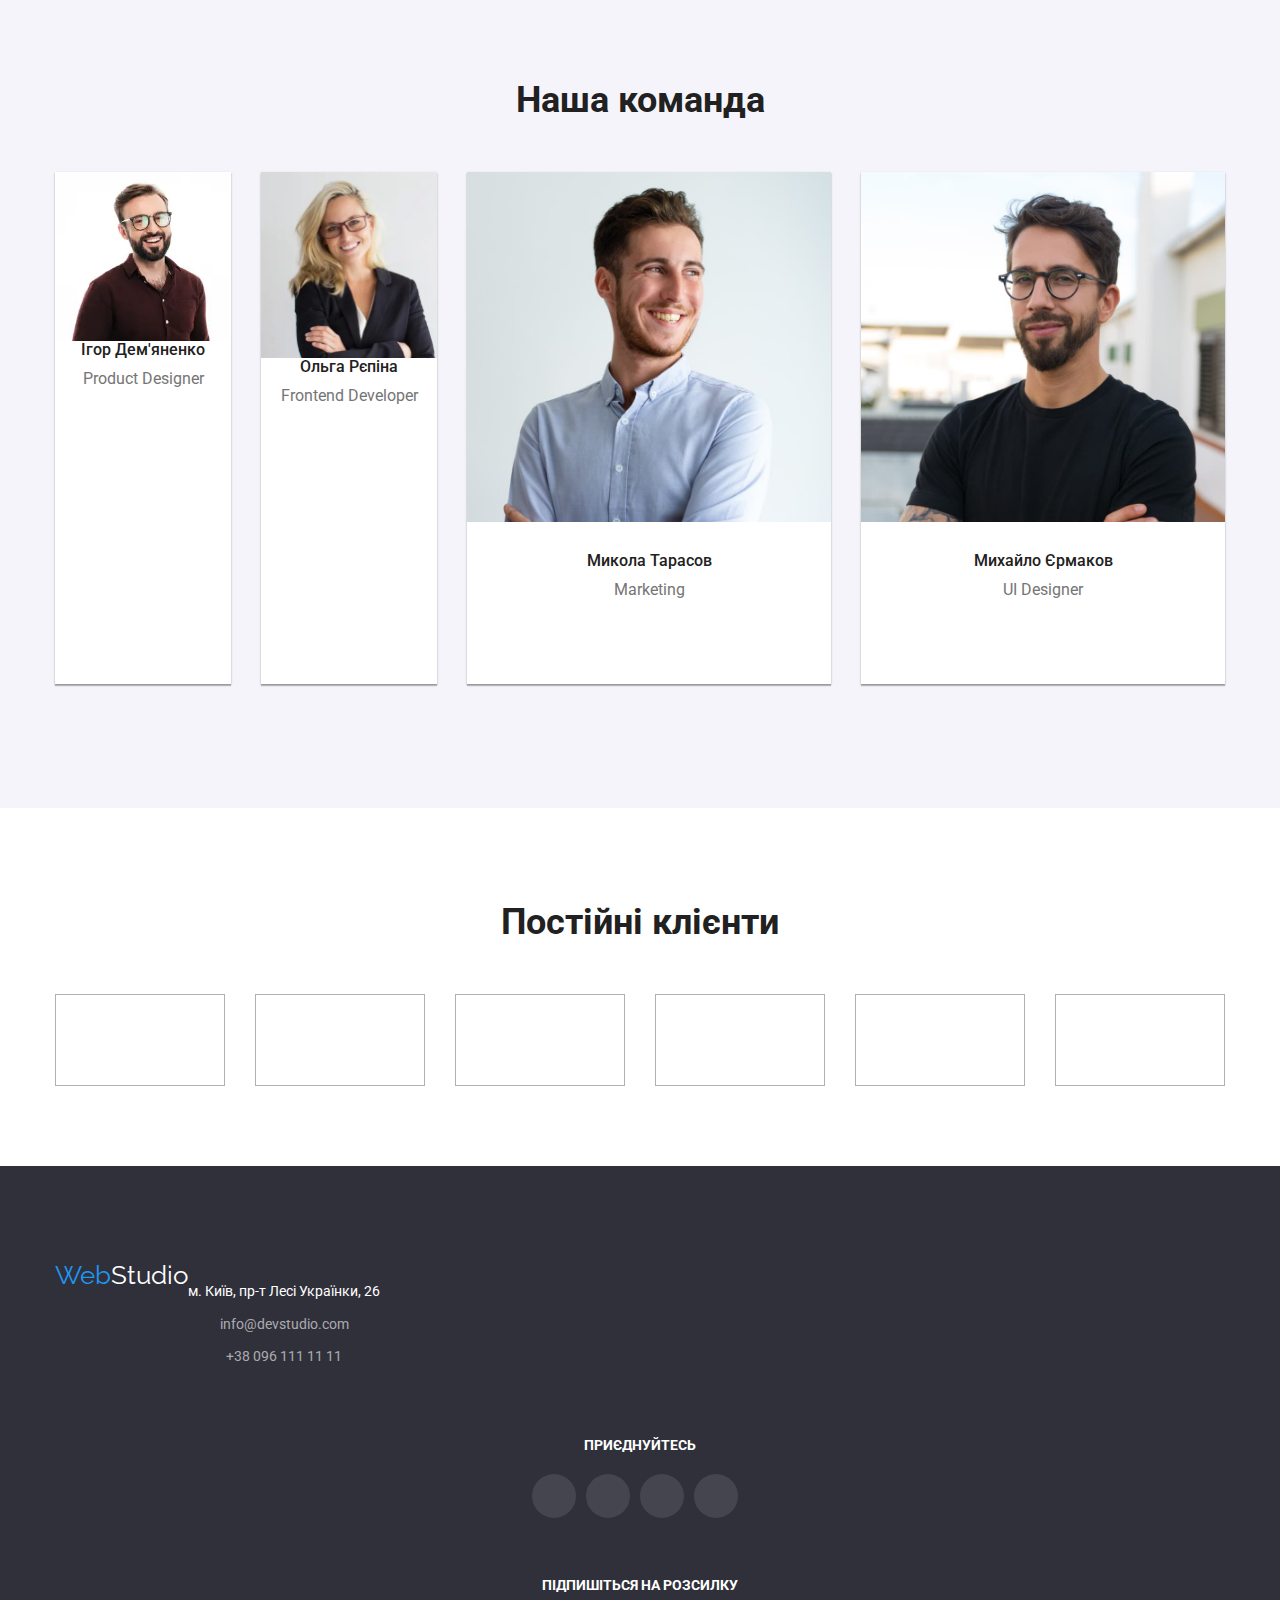
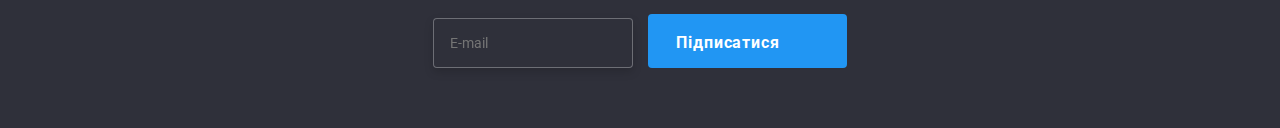
==== commit 531f43f3: "Create photo styles" ====
--- a/index.html
+++ b/index.html
@@ -18,6 +18,7 @@
       <div class="container">
         <div class="header">
           <a href="" class="link logo">Web<span class="header-main__accent">Studio</span></a>
+
           <nav>
             <ul class="site-nav list">
               <li class="header-main__nav"><a href="#" class="link header current">Студія</a></li>
@@ -45,8 +46,47 @@
             </li>
           </ul>
         </div>
+        <button class="burger js-open-menu">
+          <span class="burger__line"></span>
+        </button>
       </div>
     </header>
+
+    <div class="mob-menu js-menu-container">
+      <div class="mob-menu__body">
+        <button class="mob-menu__btn js-close-menu">
+          <svg
+            fill="currentColor"
+            viewBox="0 0 20 20"
+            xmlns="http://www.w3.org/2000/svg"
+            width="24"
+            height="24"
+          >
+            <path
+              fill-rule="evenodd"
+              d="M4.293 4.293a1 1 0 011.414 0L10 8.586l4.293-4.293a1 1 0 111.414 1.414L11.414 10l4.293 4.293a1 1 0 01-1.414 1.414L10 11.414l-4.293 4.293a1 1 0 01-1.414-1.414L8.586 10 4.293 5.707a1 1 0 010-1.414z"
+              clip-rule="evenodd"
+            ></path>
+          </svg>
+        </button>
+        <ul>
+          <li class="mob-menu__item"><a href="" class="mob-menu__item current">Студія</a></li>
+          <li class="mob-menu__item"><a href="">Портфоліо</a></li>
+          <li class="mob-menu__item"><a href="">Контакти</a></li>
+        </ul>
+        <ul>
+          <li><a href="">+38 096 111 11 11</a></li>
+          <li><a href="">info@devstudio.com</a></li>
+        </ul>
+        <ul>
+          <li><a href="">Instagram</a></li>
+          <li><a href="">Twitter</a></li>
+          <li><a href="">Facebook</a></li>
+          <li><a href="">LinkedIn</a></li>
+        </ul>
+      </div>
+    </div>
+
     <main>
       <section class="hero">
         <div class="container">
@@ -61,57 +101,54 @@
         <div class="container">
           <h2 class="visually-hidden">Наші особливості</h2>
           <div>
-            <ul class="social-link">
-              <li>
+            <ul class="social-link features__list">
+              <li class="features__item">
                 <a class="features__link-svg" href="#">
-                  <svg class="icon" width="70" height="70">
-                    <use href="./images/icons.svg#icon-antenna1svg"></use>
-                  </svg>
-                </a>
-              </li>
-              <li>
-                <a class="features__link-svg" href="#">
-                  <svg class="icon" width="70" height="70">
-                    <use href="./images/icons.svg#icon-clock-1svg"></use>
-                  </svg>
-                </a>
-              </li>
-              <li>
-                <a class="features__link-svg" href="#">
-                  <svg class="icon" width="70" height="70">
-                    <use href="./images/icons.svg#icon-diagram-1svg"></use>
-                  </svg>
-                </a>
-              </li>
-              <li>
-                <a class="features__link-svg" href="#">
-                  <svg class="icon" width="70" height="70">
-                    <use href="./images/icons.svg#icon-astronautsvg"></use>
-                  </svg>
-                </a>
-              </li>
-            </ul>
-            <ul class="features__list">
-              <li class="features__item">
+                  <div class="features__wrapp">
+                    <svg class="icon" width="70" height="70">
+                      <use href="./images/icons.svg#icon-antenna1svg"></use>
+                    </svg>
+                  </div>
+                </a>
                 <h3 class="features__title">УВАГА ДО ДЕТАЛЕЙ</h3>
                 <p class="features__text">
                   Ідейні міркування, і навіть початок повсякденної роботи з формування позиції.
                 </p>
               </li>
               <li class="features__item">
+                <a class="features__link-svg" href="#">
+                  <div class="features__wrapp">
+                    <svg class="icon" width="70" height="70">
+                      <use href="./images/icons.svg#icon-clock-1svg"></use>
+                    </svg>
+                  </div>
+                </a>
                 <h3 class="features__title">ПУНКТУАЛЬНІСТЬ</h3>
                 <p class="features__text">
                   Завдання організації, особливо рамки і місце навчання кадрів тягне у себе.
                 </p>
               </li>
               <li class="features__item">
+                <a class="features__link-svg" href="#">
+                  <div class="features__wrapp">
+                    <svg class="icon" width="70" height="70">
+                      <use href="./images/icons.svg#icon-diagram-1svg"></use>
+                    </svg>
+                  </div>
+                </a>
                 <h3 class="features__title">ПЛАНУВАННЯ</h3>
                 <p class="features__text">
                   Так само консультація з широким активом значною мірою зумовлює.
                 </p>
               </li>
-
               <li class="features__item">
+                <a class="features__link-svg" href="#">
+                  <div class="features__wrapp">
+                    <svg class="icon" width="70" height="70">
+                      <use href="./images/icons.svg#icon-astronautsvg"></use>
+                    </svg>
+                  </div>
+                </a>
                 <h3 class="features__title">СУЧАСНІ ТЕХНОЛОГІЇ</h3>
                 <p class="features__text">
                   Значимість цих проблем настільки очевидна, що реалізація планових завдань.
@@ -149,21 +186,74 @@
           </div>
         </div>
       </section>
+
       <section class="team section">
         <div class="container">
           <h2 class="section-title">Наша команда</h2>
           <ul class="team__list">
             <li class="team__item">
-              <img
+              <picture>
+                <source
+                  srcset="
+                    ./images/our-team/igordemyan480.webp.webp 1x,
+                    ./images/our-team/igordemyan480@2x.webp   2x
+                  "
+                  type="image/webp"
+                  media="(max-width: 767px)"
+                />
+
+                <source
+                  srcset="
+                    ./images/our-team/igordemyan480.jpg    1x,
+                    ./images/our-team/igordemyan480@2x.jpg 2x
+                  "
+                  type="image/jpg"
+                  media="(max-width: 767px)"
+                />
+
+                <source
+                  srcset="
+                    ./images/our-team/igordemyan1200.webp    1x,
+                    ./images/our-team/igordemyan1200@2x.webp 2x
+                  "
+                  type="image/webp"
+                  media="(min-width: 1200px)"
+                />
+
+                <source
+                  srcset="
+                    ./images/our-team/igordemyan768.webp    1x,
+                    ./images/our-team/igordemyan768@2x.webp 2x
+                  "
+                  type="image/webp"
+                  media="(min-width: 768px)"
+                />
+
+                <source
+                  srcset="
+                    ./images/our-team/igordemyan768.jpg    1x,
+                    ./images/our-team/igordemyan768@2x.jpg 2x
+                  "
+                  type="image/jpg"
+                  media="(min-width: 768px)"
+                />
+
+                <img
+                  src="./images/our-team/igordemyan1200.jpg 1x, ./images/our-team/igordemyan1200@2x.jpg 2x"
+                  alt=""
+                />
+              </picture>
+
+              <!-- <img
                 class="team__image"
                 src="./images/our-team/igor-demyanenko.jpg"
                 alt="Ігор Дем'яненко"
                 width="270"
-              />
+              /> -->
               <h3 class="team__title">Ігор Дем'яненко</h3>
               <p class="team__text">Product Designer</p>
 
-              <ul class="social-link">
+              <ul class="team__social-link">
                 <li>
                   <a class="link-svg" href="#">
                     <svg class="icon" width="20" height="20">
@@ -195,15 +285,66 @@
               </ul>
             </li>
             <li class="team__item">
-              <img
+              <picture>
+                <source
+                  srcset="
+                    ./images/our-team/olgarepina480.webp    1x,
+                    ./images/our-team/olgarepina480@2x.webp 2x
+                  "
+                  type="image/webp"
+                  media="(max-width: 767px)"
+                />
+
+                <source
+                  srcset="
+                    ./images/our-team/olgarepina480.jpg    1x,
+                    ./images/our-team/olgarepina480@2x.jpg 2x
+                  "
+                  type="image/jpg"
+                  media="(max-width: 767px)"
+                />
+
+                <!-- <source
+                  srcset="
+                    ./images/our-team/olgarepina1200.webp    1x,
+                    ./images/our-team/olgarepina1200@2x.webp 2x
+                  "
+                  type="image/webp"
+                  media="(min-width: 1200px)"
+                /> -->
+
+                <source
+                  srcset="
+                    ./images/our-team/olgarepina768.webp    1x,
+                    ./images/our-team/olgarepina768@2x.webp 2x
+                  "
+                  type="image/webp"
+                  media="(min-width: 768px)"
+                />
+
+                <source
+                  srcset="
+                    ./images/our-team/olgarepina768.jpg    1x,
+                    ./images/our-team/olgarepina768@2x.jpg 2x
+                  "
+                  type="image/jpg"
+                  media="(min-width: 768px)"
+                />
+
+                <img
+                  src="./images/our-team/olgarepina1200.jpg 1x, ./images/our-team/olgarepina1200@2x.jpg 2x"
+                  alt=""
+                />
+              </picture>
+              <!-- <img
                 class="team__image"
                 src="./images/our-team/olga-repina.jpg "
                 alt="Ольга Рєпіна"
                 width="270"
-              />
+              /> -->
               <h3 class="team__title">Ольга Рєпіна</h3>
               <p class="team__text">Frontend Developer</p>
-              <ul class="social-link">
+              <ul class="team__social-link">
                 <li>
                   <a class="link-svg" href="#">
                     <svg class="icon" width="20" height="20">
@@ -243,7 +384,7 @@
               />
               <h3 class="team__title">Микола Тарасов</h3>
               <p class="team__text">Marketing</p>
-              <ul class="social-link">
+              <ul class="team__social-link">
                 <li>
                   <a class="link-svg" href="#">
                     <svg class="icon" width="20" height="20">
@@ -274,7 +415,7 @@
                 </li>
               </ul>
             </li>
-            <li class="team-item">
+            <li class="team__item">
               <img
                 class="team__image"
                 src="./images/our-team/mykhailo-ermakov.jpg"
@@ -283,7 +424,7 @@
               />
               <h3 class="team__title">Михайло Єрмаков</h3>
               <p class="team__text">UI Designer</p>
-              <ul class="social-link">
+              <ul class="team__social-link">
                 <li>
                   <a class="link-svg" href="#">
                     <svg class="icon" width="20" height="20">
@@ -317,10 +458,11 @@
           </ul>
         </div>
       </section>
+
       <section class="clients section-title">
         <div class="container">
           <h2 class="section-title">Постійні клієнти</h2>
-          <ul class="social-link">
+          <ul class="social-link clients__list">
             <li class="clients__item">
               <a class="clients__svg-link" href="#">
                 <svg class="icon" width="106" height="60">
@@ -368,7 +510,7 @@
       </section>
       <footer class="footer section">
         <div class="footer__body container">
-          <div>
+          <div class="footer__logo-address">
             <a class="link footer__logo" href="">Web<span class="footer__accent">Studio</span></a>
             <address>
               <ul class="footer__address-list">
@@ -506,7 +648,8 @@
         </div>
       </div>
     </div>
-
+    <script src="./js/anonymous.js"></script>
+    <script src="./js/mobile-menu.js"></script>
     <script src="./js/modal.js"></script>
   </body>
 </html>
--- a/css/main.min.css
+++ b/css/main.min.css
@@ -1 +1 @@
-/*! modern-normalize v1.1.0 | MIT License | https://github.com/sindresorhus/modern-normalize */*,::after,::before{box-sizing:border-box}html{-moz-tab-size:4;-o-tab-size:4;tab-size:4}html{line-height:1.15;-webkit-text-size-adjust:100%}body{margin:0}body{font-family:system-ui,-apple-system,"Segoe UI",Roboto,Helvetica,Arial,sans-serif,"Apple Color Emoji","Segoe UI Emoji"}hr{height:0;color:inherit}abbr[title]{-webkit-text-decoration:underline dotted;text-decoration:underline dotted}b,strong{font-weight:bolder}code,kbd,pre,samp{font-family:ui-monospace,SFMono-Regular,Consolas,"Liberation Mono",Menlo,monospace;font-size:1em}small{font-size:80%}sub,sup{font-size:75%;line-height:0;position:relative;vertical-align:baseline}sub{bottom:-0.25em}sup{top:-0.5em}table{text-indent:0;border-color:inherit}button,input,optgroup,select,textarea{font-family:inherit;font-size:100%;line-height:1.15;margin:0}button,select{text-transform:none}[type=button],[type=reset],[type=submit],button{-webkit-appearance:button}::-moz-focus-inner{border-style:none;padding:0}:-moz-focusring{outline:1px dotted ButtonText}:-moz-ui-invalid{box-shadow:none}legend{padding:0}progress{vertical-align:baseline}::-webkit-inner-spin-button,::-webkit-outer-spin-button{height:auto}[type=search]{-webkit-appearance:textfield;outline-offset:-2px}::-webkit-search-decoration{-webkit-appearance:none}::-webkit-file-upload-button{-webkit-appearance:button;font:inherit}summary{display:list-item}ul{list-style:none;padding:0;margin:0}a{text-decoration:none}h1,h2,h3,h4,h5,h6{margin:0}p{margin:0}address{font-style:normal}:root{--primary-text-color: #000000;--secondary-color: #2196f3;--white-color: #ffffff;--grey-color: #757575;--time: color 250ms cubic-bezier(0.4, 0, 0.2, 1)}body{font-family:"Roboto",sans-serif;background-color:var(--white-color);font-size:14px}.container{max-width:1200px;width:100%;margin-right:auto;margin-left:auto;padding-right:15px;padding-left:15px}.section{padding-top:94px;padding-bottom:94px}.link{font-family:"Raleway",sans-serif;text-decoration:none;outline:none}.social-link{display:flex;justify-content:center;align-items:center;padding-bottom:30px}.icon{fill:currentColor}.section-title{display:flex;color:#212121;font-size:36px;line-height:1.16;justify-content:center;margin-bottom:50px;padding-top:0}.link-svg{width:44px;height:44px;border-radius:50%;color:#afb1b8;display:flex;justify-content:center;align-items:center;transition:var(--time)}.link-svg:hover,.link-svg:focus{background-color:var(--secondary-color);color:var(--white-color);outline:none}.cards{display:flex;flex-wrap:wrap;gap:30px;justify-content:center}.card-item{background-color:#fff;position:relative}.button{color:var(--white-color);background-color:var(--secondary-color);border:none;font-weight:700;font-size:16px;line-height:1.87;letter-spacing:.06em;border-radius:4px;padding:10px 32px;cursor:pointer;font-family:inherit;outline:none;transition:var(--time)}.button:hover,.button:focus{background-color:#188ce8;border:none;box-shadow:0px 4px 4px rgba(0,0,0,.15)}.site-nav{display:flex;justify-content:center;align-items:center}.auth-nav{display:flex;justify-content:flex-end;align-items:center;margin-left:auto}.link.header{font-size:14px;line-height:1.14;font-weight:500;padding-top:32px;padding-bottom:32px}.header-main{border-bottom:1px solid #ececec}.header{position:relative;display:flex;align-items:center}.header.current::after{content:"";width:100%;height:4px;background-color:var(--secondary-color);position:absolute;border-radius:2px;bottom:-1px}.header-main__icon{margin-right:10px}.logo{display:inline-block;color:var(--secondary-color);font-size:26px;line-height:1.2;padding-top:24px;padding-bottom:25px;margin-right:93px;margin-left:0}.header-main__accent{color:var(--primary-text-color)}.site-nav .link{font-family:"Roboto",sans-serif;font-weight:500;color:var(--primary-text-color);font-size:14px;line-height:1.14}.site-nav .link:hover,.site-nav .link:focus{color:var(--secondary-color);transition:var(--time)}.site-nav .link.current{color:var(--secondary-color)}.header-main__nav{padding-right:50px}.header-main__nav:last-child{padding-right:0}.auth-nav .link{font-family:"Roboto",sans-serif;color:var(--primary-text-color);color:var(--grey-color)}.auth-nav .link:hover,.auth-nav .link:focus{color:var(--secondary-color);font-size:14px;line-height:1.14;transition:var(--time)}.hero{background-color:#2f303a;font-size:44px;line-height:1.36;text-align:center;padding-top:0;margin-left:auto;margin-right:auto}.hero{max-width:1600px;background-size:cover;background-repeat:no repeat;background-position:center;background-image:linear-gradient(to right, rgba(47, 48, 58, 0.4), rgba(47, 48, 58, 0.4)),url(../images/hero-image.jpg),url(../images/hero-fon.jpg)}.hero__block{max-width:696px;margin-left:auto;margin-right:auto;padding-top:200px;padding-bottom:200px}.hero__title{color:var(--white-color);font-size:44px;line-height:1.36;text-align:center}.visually-hidden{position:absolute;white-space:nowrap;width:1px;height:1px;overflow:hidden;border:0;padding:0;clip:rect(0 0 0 0);-webkit-clip-path:inset(50%);clip-path:inset(50%);margin:-1px}.features__link-svg{width:270px;height:120px;border:none;color:#afb1b8;display:flex;justify-content:center;align-items:center;margin-right:30px;background-color:#f5f4fa}.features__list{display:flex}.features__item{padding-right:30px}.features__item:last-child{padding-right:0}.features__title{font-size:14px;font-weight:700;line-height:1.14;margin-bottom:10px}.features__text{color:var(--grey-color);line-height:1.7;font-weight:400}.card-item-cards{display:flex;position:absolute;bottom:0;left:0;background:rgba(47,48,58,.8);width:370px;height:70px;text-align:center;align-items:center;justify-content:center;color:var(--white-color);font-size:14px;line-height:1.14;font-weight:700}.works{padding-top:0}img{display:block;max-width:100%;height:auto}.team{justify-content:center;background-color:#f5f4fa}.team__list{display:flex}.team__item{margin-right:30px;margin-bottom:30px;text-align:center;background-color:#fff;box-shadow:0px 1px 3px rgba(0,0,0,.12),0px 1px 1px rgba(0,0,0,.14),0px 2px 1px rgba(0,0,0,.2)}.team__item:last-child{margin-right:0}.team__title{font-size:16px;font-weight:500;line-height:1.18;color:#212121;margin-bottom:10px}.team__text{font-size:16px;font-weight:400;line-height:1.18;color:var(--grey-color);margin-bottom:16px}.team__image{margin-bottom:30px}.clients__svg-link{width:170px;height:92px;border:1px solid;color:#afb1b8;display:flex;justify-content:center;align-items:center}.clients__svg-link:hover,.clients__svg-link:focus{background-color:var(--white-color);color:var(--secondary-color);outline:none;transition:var(--time)}.clients{padding-top:94px}.clients__item{margin-right:30px}.clients__item:last-child{margin-right:0}.footer{padding-bottom:0;background-color:#2f303a}.footer__logo{display:inline-block;color:var(--secondary-color);font-size:26px;line-height:1.2;margin-bottom:20px}.footer__accent{color:var(--white-color)}.footer__address-list{font-style:normal}.footer__address-item{margin-bottom:9px}.footer__wrapp-list{display:flex;justify-content:center;align-items:center}.footer__wrapp-link{border:none;display:flex;justify-content:center;align-items:center;width:44px;height:44px;border-radius:50%;color:var(--white-color);background-color:rgba(255,255,255,.1);transition:var(--time)}.footer__wrapp-link:hover,.footer__wrapp-link:focus{background-color:var(--secondary-color);color:var(--white-color);outline:none}.footer__wrapp-item{margin-right:10px}.footer__body{display:flex;align-items:baseline}.footer__nav{font-family:"Roboto",sans-serif;color:var(--white-color);font-size:14px;line-height:1.7}.footer__link-address{font-family:"Roboto",sans-serif;color:rgba(255,255,255,.6);font-size:14px;line-height:1.7}.footer__wrapp{justify-content:center;align-items:center;margin-left:70px}.footer__text{color:var(--white-color);font-size:14px;line-height:1.14;margin-bottom:20px;font-weight:700}.footer__form{display:flex;align-items:center;justify-content:center}.footer__input{background-color:#2f303a;border:1px solid var(--grey-color);width:285px;height:50px;border:1px solid rgba(255,255,255,.3);filter:drop-shadow(0px 4px 4px rgba(0, 0, 0, 0.15));border-radius:4px;padding-left:16px;color:var(--white-color)}.footer__button{margin-left:12px;padding:10px 28px;display:flex;align-items:center;justify-content:center}.footer__icon{margin-left:10px}.backdrop{position:fixed;top:0;left:0;right:0;bottom:0;overflow-y:auto;overflow-x:hidden;z-index:10;width:100%;height:100%;background-color:rgba(0,0,0,.5);transition:visibility var(--time),opacity var(--time)}.backdrop.is-hidden{visibility:hidden;opacity:0;pointer-events:none}.modal{min-height:100vh;display:flex;justify-content:center;align-items:center;position:-webkit-sticky;position:sticky;width:100%;transition:transform var(--time)}.modal-body{position:relative;width:528px;padding:40px;background:var(--white-color);box-shadow:0px 1px 3px rgba(0,0,0,.12),0px 1px 1px rgba(0,0,0,.14),0px 2px 1px rgba(0,0,0,.2);border-radius:4px}.close-btn{position:absolute;right:8px;top:8px;border-radius:50%;width:30px;height:30px;border:1px solid rgba(0,0,0,.1);background-color:var(--white-color);display:flex;align-items:center;justify-content:center;padding:0;cursor:pointer;outline:none}.close-btn:hover,.close-btn:focus{fill:var(--secondary-color)}.close{width:18px;height:18px;transition:fill var(--time)}.form-title{font-weight:700;font-size:20px;margin-bottom:12px;line-height:1.15;text-align:center;letter-spacing:.03em;color:#212121}.label{display:block;padding-bottom:4px;font-size:12px;line-height:14px;letter-spacing:.01em;color:#757575}.input-wrapper{position:relative;margin-bottom:10px}.input{position:relative;width:100%;height:40px;padding:16px 12px;border:1px solid rgba(33,33,33,.2);border-radius:4px;outline:none;font-size:12px;line-height:1.16;letter-spacing:.01em;color:#212121;transition:border-color var(--time)}.input:focus{border-color:var(--secondary-color)}.input:focus+.input-icon{fill:var(--secondary-color)}.input::-moz-placeholder{color:rgba(117,117,117,.5)}.input:-ms-input-placeholder{color:rgba(117,117,117,.5)}.input::placeholder{color:rgba(117,117,117,.5)}.field{padding-left:45px}.input-icon{position:absolute;left:12px;top:50%;transform:translateY(-50%);transition:fill var(--time)}.check-label{position:relative;display:flex;align-items:center;justify-content:center;margin-bottom:30px}.input-check{position:absolute;width:0;height:0;opacity:0;left:0;bottom:0}.input-check:checked+.check-wrapp{border:none}.input-check:checked+.check-wrapp .check-icon{opacity:1}.check-wrapp{display:block;width:16px;height:15px;border:2px solid #212121;border-radius:2px;margin-right:8px}.check-icon{opacity:0}.terms{font-size:14px;line-height:1.71;letter-spacing:.03em;color:var(--grey-color)}.form-button{display:flex;margin:0 auto;width:200px;height:50px;left:700px;top:710px;box-shadow:0px 4px 4px rgba(0,0,0,.15);border-radius:4px;padding:10px 52px}.textarea{height:120px;resize:none;margin-bottom:20px}.check-link{color:var(--secondary-color);margin-left:8px;outline:none;border-bottom:1px solid var(--secondary-color)}.projects{display:flex;justify-content:center;padding-bottom:34px}.button-nav{font-size:16px;font-style:normal;line-height:1.62;display:flex;margin-right:8px;justify-content:center;align-items:center;padding:10px 32px;background-color:#f5f4fa;border:none;border-radius:4px;transition:var(--time)}.button-nav:hover,.button-nav:focus{color:var(--white-color);background-color:var(--secondary-color);border:none;box-shadow:0px 3px 1px rgba(0,0,0,.1),0px 1px 2px rgba(0,0,0,.08),0px 2px 2px rgba(0,0,0,.12);cursor:pointer;outline:none}.link.current-btn{color:var(--white-color);background-color:var(--secondary-color);border:none;box-shadow:0px 3px 1px rgba(0,0,0,.1),0px 1px 2px rgba(0,0,0,.08),0px 2px 2px rgba(0,0,0,.12)}.project:hover,.project:focus{box-shadow:0px 1px 1px rgba(0,0,0,.12),0px 4px 4px rgba(0,0,0,.06),1px 4px 6px rgba(0,0,0,.16);display:block;transition:var(--time)}.features-overlay{position:absolute;bottom:0;left:0;width:100%;height:100%;padding:63px 24px;transform:translateY(100%);background-color:rgba(33,150,243,.9);transition:transform var(--time)}.features-image{position:relative;overflow:hidden}.image-portfolio{width:370px}.project:hover .features-overlay,.project:focus .features-overlay{transform:translateY(0);transition:250ms cubic-bezier(0.4, 0, 0.2, 1)}.overlay-text{font-size:18px;line-height:1.56;letter-spacing:.03em;color:var(--white-color);font-family:"Roboto";font-style:normal}.card-project{border:1px solid #eee;border-top:none;padding:20px 24px}.title-projects{color:#212121;font-size:18px;line-height:2;border:none}.description{color:var(--grey-color);font-size:16px;line-height:1.87;font-family:"Roboto"}/*# sourceMappingURL=main.min.css.map */+/*! modern-normalize v1.1.0 | MIT License | https://github.com/sindresorhus/modern-normalize */*,::after,::before{box-sizing:border-box}html{-moz-tab-size:4;-o-tab-size:4;tab-size:4}html{line-height:1.15;-webkit-text-size-adjust:100%}body{margin:0}body{font-family:system-ui,-apple-system,"Segoe UI",Roboto,Helvetica,Arial,sans-serif,"Apple Color Emoji","Segoe UI Emoji"}hr{height:0;color:inherit}abbr[title]{-webkit-text-decoration:underline dotted;text-decoration:underline dotted}b,strong{font-weight:bolder}code,kbd,pre,samp{font-family:ui-monospace,SFMono-Regular,Consolas,"Liberation Mono",Menlo,monospace;font-size:1em}small{font-size:80%}sub,sup{font-size:75%;line-height:0;position:relative;vertical-align:baseline}sub{bottom:-0.25em}sup{top:-0.5em}table{text-indent:0;border-color:inherit}button,input,optgroup,select,textarea{font-family:inherit;font-size:100%;line-height:1.15;margin:0}button,select{text-transform:none}[type=button],[type=reset],[type=submit],button{-webkit-appearance:button}::-moz-focus-inner{border-style:none;padding:0}:-moz-focusring{outline:1px dotted ButtonText}:-moz-ui-invalid{box-shadow:none}legend{padding:0}progress{vertical-align:baseline}::-webkit-inner-spin-button,::-webkit-outer-spin-button{height:auto}[type=search]{-webkit-appearance:textfield;outline-offset:-2px}::-webkit-search-decoration{-webkit-appearance:none}::-webkit-file-upload-button{-webkit-appearance:button;font:inherit}summary{display:list-item}ul{list-style:none;padding:0;margin:0}a{text-decoration:none}h1,h2,h3,h4,h5,h6{margin:0}p{margin:0}address{font-style:normal}:root{--primary-text-color: #000000;--secondary-color: #2196f3;--white-color: #ffffff;--grey-color: #757575;--time: color 250ms cubic-bezier(0.4, 0, 0.2, 1)}body{font-family:"Roboto",sans-serif;background-color:var(--white-color);font-size:14px}.container{width:100%;margin-right:auto;margin-left:auto;padding-right:15px;padding-left:15px}@media screen and (min-width: 480px){.container{width:480px}}@media screen and (min-width: 768px){.container{width:768px}}@media screen and (min-width: 1200px){.container{width:1200px}}.section{padding-top:60px;padding-bottom:60px}@media screen and (min-width: 1200px){.section{padding-top:94px;padding-bottom:94px}}.link{font-family:"Raleway",sans-serif;text-decoration:none;outline:none}.social-link{justify-content:center;align-items:center;padding-bottom:24px}@media screen and (min-width: 480px)and (max-width: 767px){.social-link{display:block}}@media screen and (min-width: 1200px){.social-link{display:flex;padding-bottom:30px}}.icon{fill:currentColor}.section-title{display:flex;color:#212121;font-size:28px;line-height:1.16;justify-content:center;margin-bottom:50px;padding-top:0}@media screen and (min-width: 1200px){.section-title{font-size:36px}}.link-svg{width:44px;height:44px;border-radius:50%;color:#afb1b8;display:flex;justify-content:center;align-items:center;transition:var(--time)}.link-svg:hover,.link-svg:focus{background-color:var(--secondary-color);color:var(--white-color);outline:none}.cards{display:flex;flex-wrap:wrap;gap:30px;justify-content:center}.card-item{background-color:#fff;position:relative}.button{color:var(--white-color);background-color:var(--secondary-color);border:none;font-weight:700;font-size:16px;line-height:1.87;letter-spacing:.06em;border-radius:4px;padding:10px 32px;cursor:pointer;font-family:inherit;outline:none;transition:var(--time)}.button:hover,.button:focus{background-color:#188ce8;border:none;box-shadow:0px 4px 4px rgba(0,0,0,.15)}.site-nav{display:flex;justify-content:center;align-items:center}.auth-nav{display:flex;justify-content:flex-end;align-items:center;margin-left:auto}.link.header{font-size:14px;line-height:1.14;font-weight:500;padding-top:32px;padding-bottom:32px}.header-main{border-bottom:1px solid #ececec}.header{position:relative;display:flex;align-items:center}.header.current::after{content:"";width:100%;height:4px;background-color:var(--secondary-color);position:absolute;border-radius:2px;bottom:-1px}.header-main__icon{margin-right:10px}.logo{display:inline-block;color:var(--secondary-color);font-size:26px;line-height:1.2;padding-top:24px;padding-bottom:25px;margin-right:93px;margin-left:0}.header-main__accent{color:var(--primary-text-color)}.site-nav .link{font-family:"Roboto",sans-serif;font-weight:500;color:var(--primary-text-color);font-size:14px;line-height:1.14}.site-nav .link:hover,.site-nav .link:focus{color:var(--secondary-color);transition:var(--time)}.site-nav .link.current{color:var(--secondary-color)}.header-main__nav{padding-right:50px}.header-main__nav:last-child{padding-right:0}.auth-nav .link{font-family:"Roboto",sans-serif;color:var(--primary-text-color);color:var(--grey-color)}.auth-nav .link:hover,.auth-nav .link:focus{color:var(--secondary-color);font-size:14px;line-height:1.14;transition:var(--time)}@media screen and (max-width: 767px){.site-nav,.auth-nav{display:none}}.burger{width:40px;height:40px;margin-left:auto;display:flex;justify-content:center;align-items:center;border:none;padding:0;cursor:pointer;background-color:rgba(0,0,0,0)}@media screen and (min-width: 768px){.burger{display:none}}.burger__line{position:relative;display:block;width:100%;height:5px;background-color:#000}.burger__line::after,.burger__line::before{position:absolute;content:"";background-color:#000;width:100%;height:5px;left:0}.burger__line::after{top:-15px}.burger__line::before{bottom:-15px}.mob-menu{position:fixed;right:0;top:0;height:100vh;width:100%;transform:translate(100%);z-index:100;background-color:#fff;transition:transform var(--time)}.mob-menu.is-open{transform:translate(0)}.mob-menu__body{position:relative;max-width:480px;width:100%;margin-right:auto;margin-left:auto;padding:0 10px}.mob-menu__btn{position:absolute;right:15px;top:10px}.hero{background-color:#2f303a;font-size:44px;line-height:1.36;text-align:center;padding-top:0;margin-left:auto;margin-right:auto}.hero{max-width:1600px;background-size:cover;background-repeat:no repeat;background-position:center;background-image:linear-gradient(to right, rgba(47, 48, 58, 0.4), rgba(47, 48, 58, 0.4)),url(../images/hero-image.jpg),url(../images/hero-fon.jpg)}.hero__block{max-width:400px;margin-left:auto;margin-right:auto;padding-top:200px;padding-bottom:200px}@media screen and (min-width: 1200px){.hero__block{max-width:696px}}.hero__title{color:var(--white-color);font-size:26px;line-height:1.36;text-align:center}@media screen and (min-width: 1200px){.hero__title{font-size:44px;line-height:1.36;text-align:center}}.visually-hidden{position:absolute;white-space:nowrap;width:1px;height:1px;overflow:hidden;border:0;padding:0;clip:rect(0 0 0 0);-webkit-clip-path:inset(50%);clip-path:inset(50%);margin:-1px}.features__link-svg{width:270px;height:120px;border:none;color:#afb1b8;justify-content:center;align-items:center;margin-right:30px;background-color:#f5f4fa}@media screen and (min-width: 1200px){.features__link-svg{display:flex}}@media screen and (min-width: 768px)and (max-width: 1199px){.features__list{display:flex;flex-wrap:wrap;gap:30px}}@media screen and (min-width: 1200px){.features__list{display:flex}}@media screen and (min-width: 768px)and (max-width: 1199px){.features__item{flex-basis:calc((100% - 30px)/2);margin-bottom:0}}@media screen and (min-width: 1200px){.features__item{padding-right:30px}.features__item:last-child{padding-right:0}}.features__title{font-size:14px;font-weight:700;line-height:1.14;margin-bottom:10px;margin-right:30px;display:flex;align-items:center;justify-content:center}@media screen and (min-width: 768px)and (max-width: 1199px){.features__title{justify-content:flex-start}}@media screen and (min-width: 1200px){.features__title{font-size:14px;font-weight:700;line-height:1.14;margin-bottom:10px}}.features__text{color:var(--grey-color);line-height:1.7;font-weight:400;display:flex;align-items:center;justify-content:center;margin-bottom:30px}@media screen and (min-width: 1200px){.features__text{color:var(--grey-color);line-height:1.7;font-weight:400}}.features__wrapp{display:flex;align-items:center;justify-content:center;height:120px;width:100%;background-color:#f5f4fa;margin-bottom:30px}.card-item-cards{display:flex;position:absolute;bottom:0;left:0;background:rgba(47,48,58,.8);width:370px;height:70px;text-align:center;align-items:center;justify-content:center;color:var(--white-color);font-size:14px;line-height:1.14;font-weight:700}.works{padding-top:0;display:none}@media screen and (min-width: 768px){.works{display:none}}@media screen and (min-width: 1200px){.works{display:flex;padding-top:0}}img{display:block;max-width:100%;height:auto}.team{justify-content:center;background-color:#f5f4fa}@media screen and (min-width: 1200px){.team__list{display:flex}}.team__item{margin-bottom:30px;text-align:center;background-color:#fff;box-shadow:0px 1px 3px rgba(0,0,0,.12),0px 1px 1px rgba(0,0,0,.14),0px 2px 1px rgba(0,0,0,.2)}@media screen and (min-width: 768px)and (max-width: 1199px){.team__item{flex-basis:calc((100% - 30px)/3);margin-bottom:0}}@media screen and (min-width: 1200px){.team__item{margin-right:30px}}.team__item:last-child{margin-right:0}.team__title{font-size:16px;font-weight:500;line-height:1.18;color:#212121;margin-bottom:10px}.team__text{font-size:16px;font-weight:400;line-height:1.18;color:var(--grey-color);margin-bottom:16px}.team__image{margin-bottom:30px;width:100%}@media screen and (min-width: 768px)and (max-width: 1199px){.team__list{display:flex;flex-wrap:wrap;gap:30px;justify-content:center;width:100%}}@media screen and (min-width: 1200px){.team__list{display:flex}}.team__social-link{display:flex;justify-content:center;align-items:center;padding-bottom:24px}.clients__svg-link{width:210px;height:92px;border:1px solid;color:#afb1b8;display:flex;justify-content:center;align-items:center}.clients__svg-link:hover,.clients__svg-link:focus{background-color:var(--white-color);color:var(--secondary-color);outline:none;transition:var(--time)}@media screen and (min-width: 1200px){.clients__svg-link{width:170px}}.clients{padding-top:60px}@media screen and (min-width: 1200px){.clients{padding-top:94px}}@media screen and (min-width: 768px)and (max-width: 1199px){.clients__item{flex-basis:calc((100% - 30px)/4)}}@media screen and (min-width: 1200px){.clients__item{margin-right:30px}.clients__item:last-child{margin-right:0}}@media screen and (min-width: 480px)and (max-width: 1199px){.clients__list{display:flex;flex-wrap:wrap;gap:30px;justify-content:center}}.footer{padding-bottom:0;background-color:#2f303a;text-align:center}.footer__logo{display:inline-block;color:var(--secondary-color);font-size:26px;line-height:1.2;margin-bottom:20px}.footer__accent{color:var(--white-color)}.footer__address-list{font-style:normal}@media screen and (min-width: 768px){.footer__address-list{padding-top:20px}}.footer__address-item{margin-bottom:9px}.footer__wrapp-list{display:flex;justify-content:center;align-items:center}.footer__wrapp-link{border:none;display:flex;justify-content:center;align-items:center;width:44px;height:44px;border-radius:50%;color:var(--white-color);background-color:rgba(255,255,255,.1);transition:var(--time)}.footer__wrapp-link:hover,.footer__wrapp-link:focus{background-color:var(--secondary-color);color:var(--white-color);outline:none}.footer__wrapp-item{margin-right:10px;margin-bottom:60px}.footer__body{align-items:baseline}.footer__nav{font-family:"Roboto",sans-serif;color:var(--white-color);font-size:14px;line-height:1.7}.footer__link-address{font-family:"Roboto",sans-serif;color:rgba(255,255,255,.6);font-size:14px;line-height:1.7}.footer__wrapp{justify-content:center;align-items:center;margin-left:70px;margin:0 auto}.footer__text{color:var(--white-color);font-size:14px;line-height:1.14;margin-bottom:20px;font-weight:700}.footer__form{align-items:center;justify-content:center}.footer__input{background-color:#2f303a;border:1px solid var(--grey-color);height:50px;border:1px solid rgba(255,255,255,.3);filter:drop-shadow(0px 4px 4px rgba(0, 0, 0, 0.15));border-radius:4px;padding-left:16px;color:var(--white-color);width:100%;margin-bottom:20px}@media screen and (min-width: 768px){.footer__input{width:200px}}.footer__button{margin-left:12px;padding:10px 28px;align-items:center;justify-content:center;margin-bottom:60px}.footer__icon{margin-left:10px}.footer__logo-address{margin-bottom:60px}@media screen and (min-width: 768px){.footer__logo-address{display:flex;justify-content:left}}.backdrop{position:fixed;top:0;left:0;right:0;bottom:0;overflow-y:auto;overflow-x:hidden;z-index:10;width:100%;height:100%;background-color:rgba(0,0,0,.5);transition:visibility var(--time),opacity var(--time)}.backdrop.is-hidden{visibility:hidden;opacity:0;pointer-events:none}.modal{min-height:100vh;display:flex;justify-content:center;align-items:center;position:-webkit-sticky;position:sticky;width:100%;transition:transform var(--time)}.modal-body{position:relative;width:528px;padding:40px;background:var(--white-color);box-shadow:0px 1px 3px rgba(0,0,0,.12),0px 1px 1px rgba(0,0,0,.14),0px 2px 1px rgba(0,0,0,.2);border-radius:4px}.close-btn{position:absolute;right:8px;top:8px;border-radius:50%;width:30px;height:30px;border:1px solid rgba(0,0,0,.1);background-color:var(--white-color);display:flex;align-items:center;justify-content:center;padding:0;cursor:pointer;outline:none}.close-btn:hover,.close-btn:focus{fill:var(--secondary-color)}.close{width:18px;height:18px;transition:fill var(--time)}.form-title{font-weight:700;font-size:20px;margin-bottom:12px;line-height:1.15;text-align:center;letter-spacing:.03em;color:#212121}.label{display:block;padding-bottom:4px;font-size:12px;line-height:14px;letter-spacing:.01em;color:#757575}.input-wrapper{position:relative;margin-bottom:10px}.input{position:relative;width:100%;height:40px;padding:16px 12px;border:1px solid rgba(33,33,33,.2);border-radius:4px;outline:none;font-size:12px;line-height:1.16;letter-spacing:.01em;color:#212121;transition:border-color var(--time)}.input:focus{border-color:var(--secondary-color)}.input:focus+.input-icon{fill:var(--secondary-color)}.input::-moz-placeholder{color:rgba(117,117,117,.5)}.input:-ms-input-placeholder{color:rgba(117,117,117,.5)}.input::placeholder{color:rgba(117,117,117,.5)}.field{padding-left:45px}.input-icon{position:absolute;left:12px;top:50%;transform:translateY(-50%);transition:fill var(--time)}.check-label{position:relative;display:flex;align-items:center;justify-content:center;margin-bottom:30px}.input-check{position:absolute;width:0;height:0;opacity:0;left:0;bottom:0}.input-check:checked+.check-wrapp{border:none}.input-check:checked+.check-wrapp .check-icon{opacity:1}.check-wrapp{display:block;width:16px;height:15px;border:2px solid #212121;border-radius:2px;margin-right:8px}.check-icon{opacity:0}.terms{font-size:14px;line-height:1.71;letter-spacing:.03em;color:var(--grey-color)}.form-button{display:flex;margin:0 auto;width:200px;height:50px;left:700px;top:710px;box-shadow:0px 4px 4px rgba(0,0,0,.15);border-radius:4px;padding:10px 52px}.textarea{height:120px;resize:none;margin-bottom:20px}.check-link{color:var(--secondary-color);margin-left:8px;outline:none;border-bottom:1px solid var(--secondary-color)}.projects{display:flex;justify-content:center;padding-bottom:34px}.button-nav{font-size:16px;font-style:normal;line-height:1.62;display:flex;margin-right:8px;justify-content:center;align-items:center;padding:10px 32px;background-color:#f5f4fa;border:none;border-radius:4px;transition:var(--time)}.button-nav:hover,.button-nav:focus{color:var(--white-color);background-color:var(--secondary-color);border:none;box-shadow:0px 3px 1px rgba(0,0,0,.1),0px 1px 2px rgba(0,0,0,.08),0px 2px 2px rgba(0,0,0,.12);cursor:pointer;outline:none}.link.current-btn{color:var(--white-color);background-color:var(--secondary-color);border:none;box-shadow:0px 3px 1px rgba(0,0,0,.1),0px 1px 2px rgba(0,0,0,.08),0px 2px 2px rgba(0,0,0,.12)}.project:hover,.project:focus{box-shadow:0px 1px 1px rgba(0,0,0,.12),0px 4px 4px rgba(0,0,0,.06),1px 4px 6px rgba(0,0,0,.16);display:block;transition:var(--time)}.features-overlay{position:absolute;bottom:0;left:0;width:100%;height:100%;padding:63px 24px;transform:translateY(100%);background-color:rgba(33,150,243,.9);transition:transform var(--time)}.features-image{position:relative;overflow:hidden}.image-portfolio{width:370px}.project:hover .features-overlay,.project:focus .features-overlay{transform:translateY(0);transition:250ms cubic-bezier(0.4, 0, 0.2, 1)}.overlay-text{font-size:18px;line-height:1.56;letter-spacing:.03em;color:var(--white-color);font-family:"Roboto";font-style:normal}.card-project{border:1px solid #eee;border-top:none;padding:20px 24px}.title-projects{color:#212121;font-size:18px;line-height:2;border:none}.description{color:var(--grey-color);font-size:16px;line-height:1.87;font-family:"Roboto"}/*# sourceMappingURL=main.min.css.map */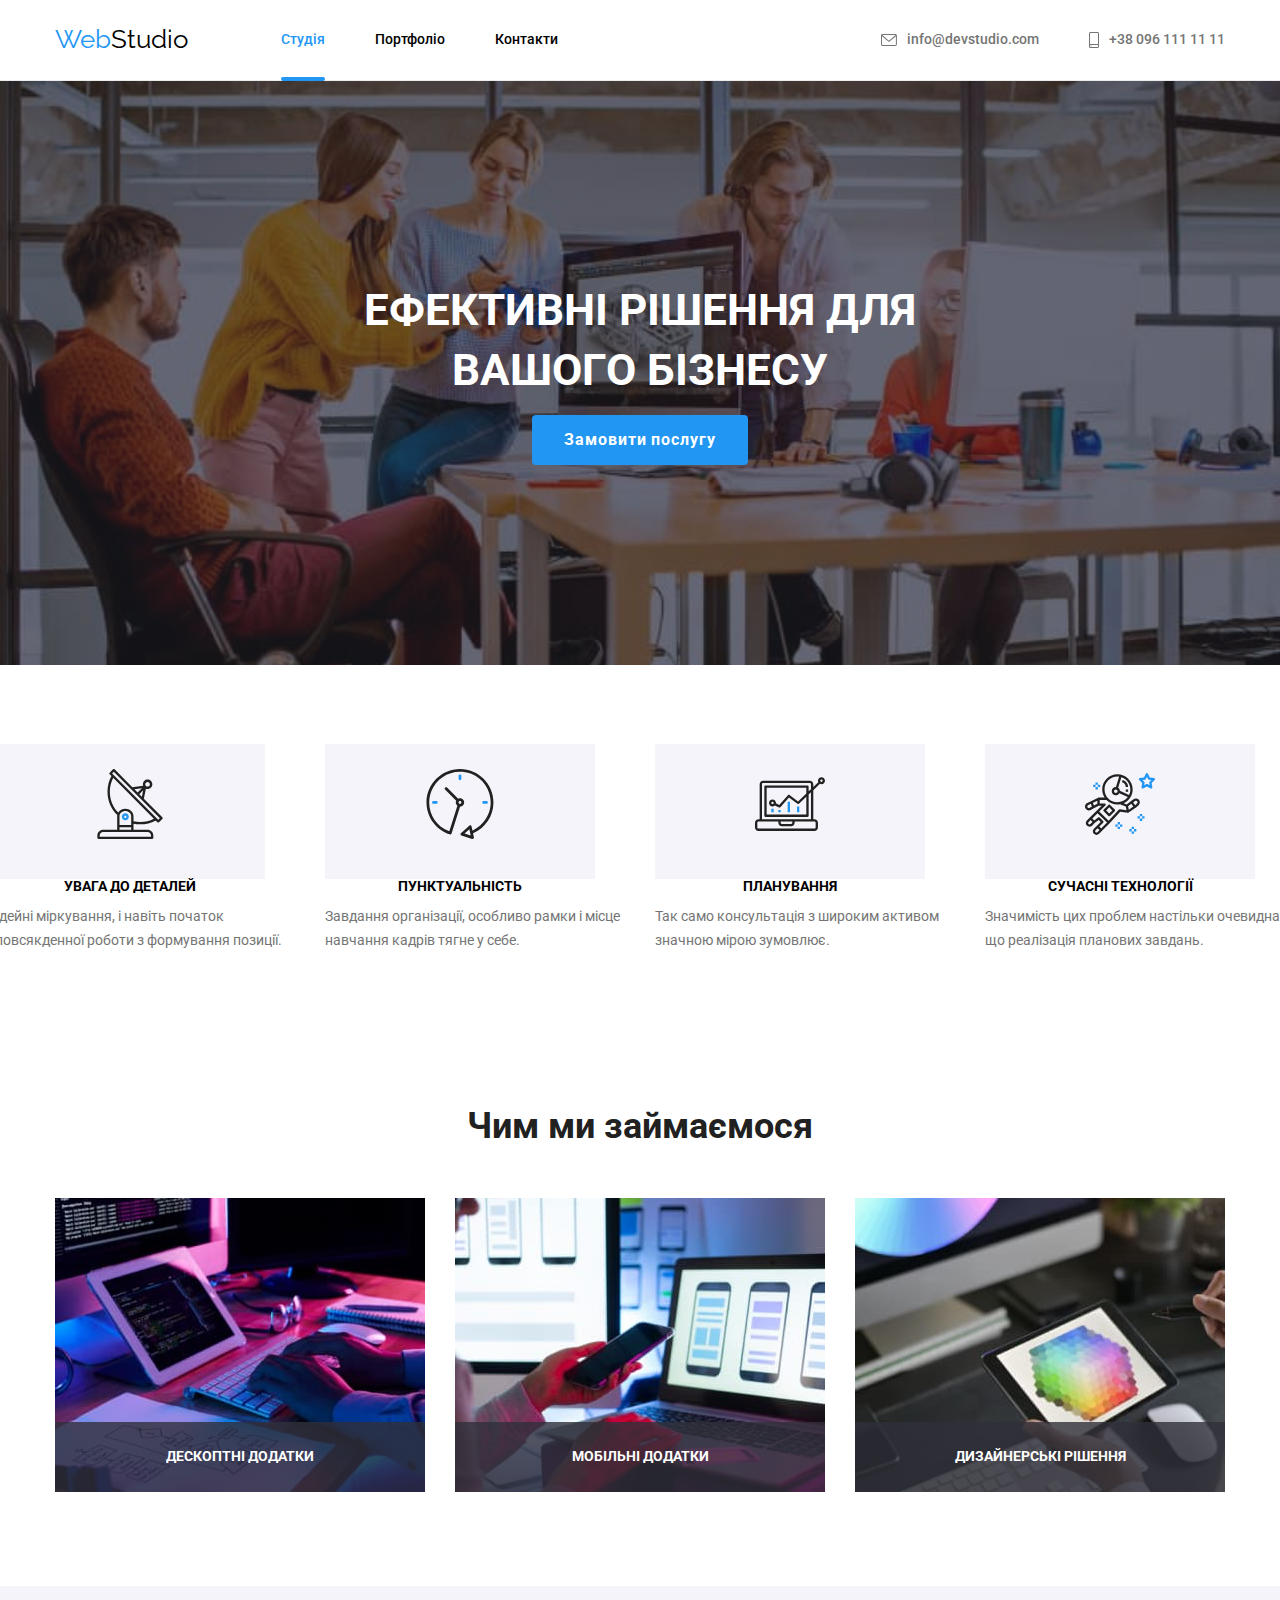
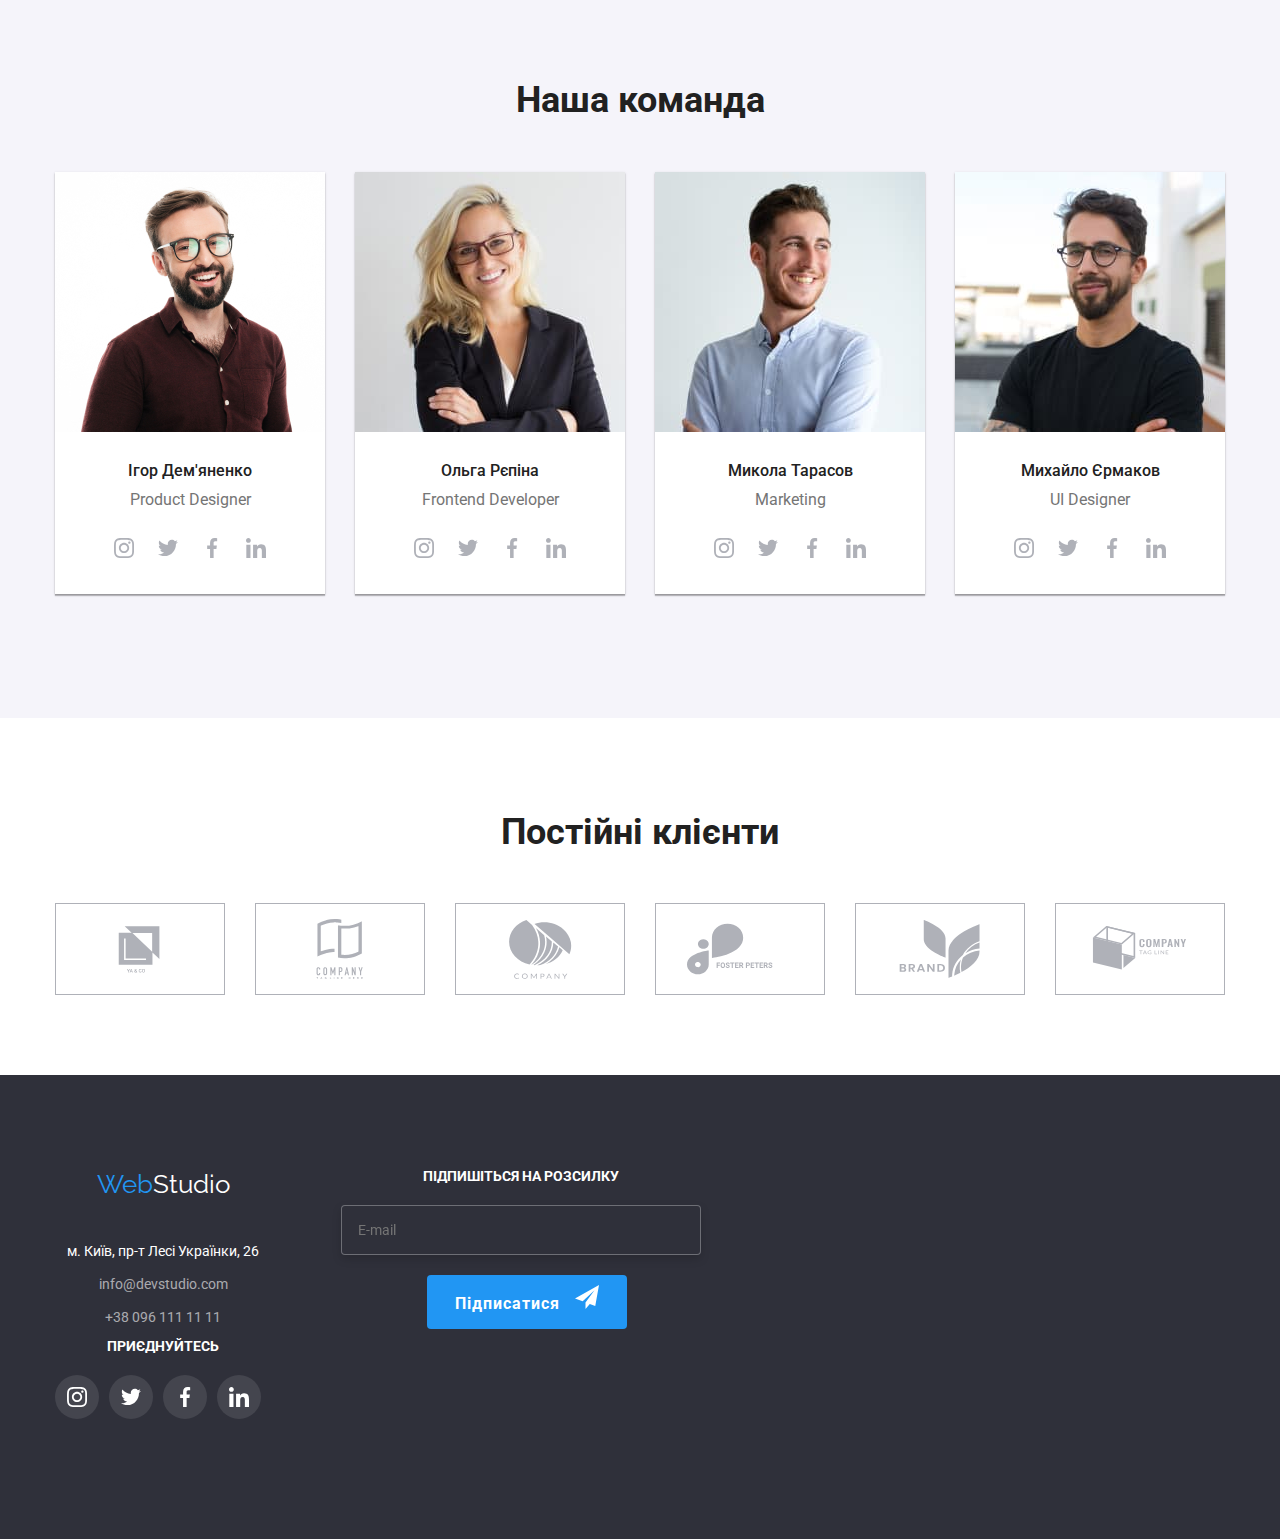
==== commit 456a1429: "Create styles" ====
--- a/index.html
+++ b/index.html
@@ -18,7 +18,11 @@
       <div class="container">
         <div class="header">
           <a href="" class="link logo">Web<span class="header-main__accent">Studio</span></a>
-
+          <button class="burger js-open-menu">
+            <svg class="burger__img" width="19" height="19">
+              <use href="./images/icons.svg#menu"></use>
+            </svg>
+          </button>
           <nav>
             <ul class="site-nav list">
               <li class="header-main__nav"><a href="#" class="link header current">Студія</a></li>
@@ -46,46 +50,41 @@
             </li>
           </ul>
         </div>
-        <button class="burger js-open-menu">
-          <span class="burger__line"></span>
-        </button>
+      </div>
+
+      <div class="mob-menu js-menu-container">
+        <div class="mob-menu__body">
+          <button class="mob-menu__btn js-close-menu">
+            <svg width="19" height="19">
+              <use href="./images/icons.svg#icon-close-black-18dp-2-1-1"></use>
+            </svg>
+          </button>
+          <nav class="mob-nav">
+            <ul class="mob-menu__list">
+              <li class="mob-menu__item"><a href="" class="mob-menu__item current">Студія</a></li>
+              <li class="mob-menu__item"><a href="">Портфоліо</a></li>
+              <li class="mob-menu__item"><a href="">Контакти</a></li>
+            </ul>
+          </nav>
+          <div class="block-contact">
+            <ul class="block-contact__list">
+              <li class="block-contact__item">
+                <a class="block-contact__mob" href="">+38 096 111 11 11</a>
+              </li>
+              <li class="block-contact__item">
+                <a class="block-contact__email" href="">info@devstudio.com</a>
+              </li>
+            </ul>
+            <ul class="network">
+              <li class="network__item"><a class="network__link" href="">Instagram</a></li>
+              <li class="network__item"><a class="network__link" href="">Twitter</a></li>
+              <li class="network__item"><a class="network__link" href="">Facebook</a></li>
+              <li class="network__item"><a class="network__link" href="">Linkedin</a></li>
+            </ul>
+          </div>
+        </div>
       </div>
     </header>
-
-    <div class="mob-menu js-menu-container">
-      <div class="mob-menu__body">
-        <button class="mob-menu__btn js-close-menu">
-          <svg
-            fill="currentColor"
-            viewBox="0 0 20 20"
-            xmlns="http://www.w3.org/2000/svg"
-            width="24"
-            height="24"
-          >
-            <path
-              fill-rule="evenodd"
-              d="M4.293 4.293a1 1 0 011.414 0L10 8.586l4.293-4.293a1 1 0 111.414 1.414L11.414 10l4.293 4.293a1 1 0 01-1.414 1.414L10 11.414l-4.293 4.293a1 1 0 01-1.414-1.414L8.586 10 4.293 5.707a1 1 0 010-1.414z"
-              clip-rule="evenodd"
-            ></path>
-          </svg>
-        </button>
-        <ul>
-          <li class="mob-menu__item"><a href="" class="mob-menu__item current">Студія</a></li>
-          <li class="mob-menu__item"><a href="">Портфоліо</a></li>
-          <li class="mob-menu__item"><a href="">Контакти</a></li>
-        </ul>
-        <ul>
-          <li><a href="">+38 096 111 11 11</a></li>
-          <li><a href="">info@devstudio.com</a></li>
-        </ul>
-        <ul>
-          <li><a href="">Instagram</a></li>
-          <li><a href="">Twitter</a></li>
-          <li><a href="">Facebook</a></li>
-          <li><a href="">LinkedIn</a></li>
-        </ul>
-      </div>
-    </div>
 
     <main>
       <section class="hero">
@@ -195,61 +194,25 @@
               <picture>
                 <source
                   srcset="
-                    ./images/our-team/igordemyan480.webp.webp 1x,
-                    ./images/our-team/igordemyan480@2x.webp   2x
-                  "
-                  type="image/webp"
-                  media="(max-width: 767px)"
-                />
-
-                <source
-                  srcset="
-                    ./images/our-team/igordemyan480.jpg    1x,
-                    ./images/our-team/igordemyan480@2x.jpg 2x
-                  "
-                  type="image/jpg"
-                  media="(max-width: 767px)"
-                />
-
-                <source
-                  srcset="
-                    ./images/our-team/igordemyan1200.webp    1x,
-                    ./images/our-team/igordemyan1200@2x.webp 2x
-                  "
-                  type="image/webp"
+                    ./images/our-team/person1200.jpg   1x,
+                    ./images/our-team/person1200@2.jpg 2x
+                  "
                   media="(min-width: 1200px)"
                 />
 
                 <source
-                  srcset="
-                    ./images/our-team/igordemyan768.webp    1x,
-                    ./images/our-team/igordemyan768@2x.webp 2x
-                  "
-                  type="image/webp"
+                  srcset="./images/our-team/person768.jpg 1x, ./images/our-team/person768@2.jpg 2x"
                   media="(min-width: 768px)"
                 />
 
                 <source
-                  srcset="
-                    ./images/our-team/igordemyan768.jpg    1x,
-                    ./images/our-team/igordemyan768@2x.jpg 2x
-                  "
-                  type="image/jpg"
-                  media="(min-width: 768px)"
-                />
-
-                <img
-                  src="./images/our-team/igordemyan1200.jpg 1x, ./images/our-team/igordemyan1200@2x.jpg 2x"
-                  alt=""
-                />
+                  srcset="./images/our-team/person480.jpg 1x, ./images/our-team/person480@2.jpg 2x"
+                  media="(min-width: 320px)"
+                />
+
+                <img class="team__image" src="./images/our-team/person480.jpg" alt="Ігор" />
               </picture>
 
-              <!-- <img
-                class="team__image"
-                src="./images/our-team/igor-demyanenko.jpg"
-                alt="Ігор Дем'яненко"
-                width="270"
-              /> -->
               <h3 class="team__title">Ігор Дем'яненко</h3>
               <p class="team__text">Product Designer</p>
 
@@ -288,60 +251,31 @@
               <picture>
                 <source
                   srcset="
-                    ./images/our-team/olgarepina480.webp    1x,
-                    ./images/our-team/olgarepina480@2x.webp 2x
-                  "
-                  type="image/webp"
-                  media="(max-width: 767px)"
-                />
-
-                <source
-                  srcset="
-                    ./images/our-team/olgarepina480.jpg    1x,
-                    ./images/our-team/olgarepina480@2x.jpg 2x
-                  "
-                  type="image/jpg"
-                  media="(max-width: 767px)"
-                />
-
-                <!-- <source
-                  srcset="
-                    ./images/our-team/olgarepina1200.webp    1x,
-                    ./images/our-team/olgarepina1200@2x.webp 2x
-                  "
-                  type="image/webp"
+                    ./images/our-team/person2_1200.jpg   1x,
+                    ./images/our-team/person2_1200@2.jpg 2x
+                  "
                   media="(min-width: 1200px)"
-                /> -->
-
-                <source
-                  srcset="
-                    ./images/our-team/olgarepina768.webp    1x,
-                    ./images/our-team/olgarepina768@2x.webp 2x
-                  "
-                  type="image/webp"
+                />
+
+                <source
+                  srcset="
+                    ./images/our-team/person2_768.jpg   1x,
+                    ./images/our-team/person2_768@2.jpg 2x
+                  "
                   media="(min-width: 768px)"
                 />
 
                 <source
                   srcset="
-                    ./images/our-team/olgarepina768.jpg    1x,
-                    ./images/our-team/olgarepina768@2x.jpg 2x
-                  "
-                  type="image/jpg"
-                  media="(min-width: 768px)"
-                />
-
-                <img
-                  src="./images/our-team/olgarepina1200.jpg 1x, ./images/our-team/olgarepina1200@2x.jpg 2x"
-                  alt=""
-                />
+                    ./images/our-team/person2_480.jpg   1x,
+                    ./images/our-team/person2_480@2.jpg 2x
+                  "
+                  media="(min-width: 320px)"
+                />
+
+                <img class="team__image" src="./images/our-team/person2_480.jpg" alt="Ігор" />
               </picture>
-              <!-- <img
-                class="team__image"
-                src="./images/our-team/olga-repina.jpg "
-                alt="Ольга Рєпіна"
-                width="270"
-              /> -->
+
               <h3 class="team__title">Ольга Рєпіна</h3>
               <p class="team__text">Frontend Developer</p>
               <ul class="team__social-link">
@@ -376,12 +310,34 @@
               </ul>
             </li>
             <li class="team__item">
-              <img
-                class="team__image"
-                src="./images/our-team/mykola-tarasov.jpg"
-                alt="Микола Тарасов"
-                width="270"
-              />
+              <picture>
+                <source
+                  srcset="
+                    ./images/our-team/person3_1200.jpg   1x,
+                    ./images/our-team/person3_1200@2.jpg 2x
+                  "
+                  media="(min-width: 1200px)"
+                />
+
+                <source
+                  srcset="
+                    ./images/our-team/person3_768.jpg   1x,
+                    ./images/our-team/person3_768@2.jpg 2x
+                  "
+                  media="(min-width: 768px)"
+                />
+
+                <source
+                  srcset="
+                    ./images/our-team/person3_480.jpg   1x,
+                    ./images/our-team/person3_480@2.jpg 2x
+                  "
+                  media="(min-width: 320px)"
+                />
+
+                <img class="team__image" src="./images/our-team/person480.jpg" alt="Ігор" />
+              </picture>
+
               <h3 class="team__title">Микола Тарасов</h3>
               <p class="team__text">Marketing</p>
               <ul class="team__social-link">
@@ -416,12 +372,40 @@
               </ul>
             </li>
             <li class="team__item">
-              <img
+              <picture>
+                <source
+                  srcset="
+                    ./images/our-team/person4_1200.jpg   1x,
+                    ./images/our-team/person4_1200@2.jpg 2x
+                  "
+                  media="(min-width: 1200px)"
+                />
+
+                <source
+                  srcset="
+                    ./images/our-team/person4_768.jpg   1x,
+                    ./images/our-team/person4_768@2.jpg 2x
+                  "
+                  media="(min-width: 768px)"
+                />
+
+                <source
+                  srcset="
+                    ./images/our-team/person4_480.jpg   1x,
+                    ./images/our-team/person4_480@2.jpg 2x
+                  "
+                  media="(min-width: 320px)"
+                />
+
+                <img class="team__image" src="./images/our-team/person4_480.jpg" alt="Ігор" />
+              </picture>
+
+              <!-- <img
                 class="team__image"
                 src="./images/our-team/mykhailo-ermakov.jpg"
                 alt="Михайло Єрмаков"
                 width="270"
-              />
+              /> -->
               <h3 class="team__title">Михайло Єрмаков</h3>
               <p class="team__text">UI Designer</p>
               <ul class="team__social-link">
@@ -509,80 +493,82 @@
         </div>
       </section>
       <footer class="footer section">
-        <div class="footer__body container">
-          <div class="footer__logo-address">
-            <a class="link footer__logo" href="">Web<span class="footer__accent">Studio</span></a>
-            <address>
-              <ul class="footer__address-list">
-                <li class="footer__address-item">
-                  <a
-                    class="link footer__nav"
-                    href="https://goo.gl/maps/xoH6kGCsavsLJjou9"
-                    target="_blank"
-                    rel="noopener noreferrer nofollow"
-                  >
-                    м. Київ, пр-т Лесі Українки, 26
-                  </a>
-                </li>
-                <li class="footer__address-item">
-                  <a class="link footer__link-address" href="mailto:info@devstudio.com"
-                    >info@devstudio.com</a
-                  >
-                </li>
-                <li class="footer__address-item">
-                  <a class="link footer__link-address" href="tel:+380961111111"
-                    >+38 096 111 11 11</a
-                  >
-                </li>
-              </ul>
-            </address>
-          </div>
-
-          <div class="footer__wrapp">
-            <p class="footer__text">ПРИЄДНУЙТЕСЬ</p>
-            <ul class="footer__wrapp-list">
-              <li class="footer__wrapp-item">
-                <a class="footer__wrapp-link" href="#">
-                  <svg class="icon" width="20" height="20">
-                    <use href="./images/icons.svg#icon-instagramsvg"></use>
-                  </svg>
-                </a>
-              </li>
-              <li class="footer__wrapp-item">
-                <a class="footer__wrapp-link" href="#">
-                  <svg class="icon" width="20" height="20">
-                    <use href="./images/icons.svg#icon-twittersvg"></use>
-                  </svg>
-                </a>
-              </li>
-              <li class="footer__wrapp-item">
-                <a class="footer__wrapp-link" href="#">
-                  <svg class="icon" width="20" height="20">
-                    <use href="./images/icons.svg#icon-facebooksvg"></use>
-                  </svg>
-                </a>
-              </li>
-              <li class="footer__wrapp-item">
-                <a class="footer__wrapp-link" href="#">
-                  <svg class="icon" width="20" height="20">
-                    <use href="./images/icons.svg#icon-linkedinsvg"></use>
-                  </svg>
-                </a>
-              </li>
-            </ul>
-          </div>
-
-          <div class="footer__wrapp">
-            <p class="footer__text">ПІДПИШІТЬСЯ НА РОЗСИЛКУ</p>
-            <form class="footer__form">
-              <input class="footer__input" type="email" placeholder="E-mail" />
-              <button class="button footer__button" type="submit">
-                Підписатися
-                <svg class="footer__icon" width="24" height="24">
-                  <use href="./images/icons.svg#icon-icon-send-1"></use>
-                </svg>
-              </button>
-            </form>
+        <div class="position">
+          <div class="footer__body container">
+            <div class="footer__logo-address">
+              <a class="link footer__logo" href="">Web<span class="footer__accent">Studio</span></a>
+              <address>
+                <ul class="footer__address-list">
+                  <li class="footer__address-item">
+                    <a
+                      class="link footer__nav"
+                      href="https://goo.gl/maps/xoH6kGCsavsLJjou9"
+                      target="_blank"
+                      rel="noopener noreferrer nofollow"
+                    >
+                      м. Київ, пр-т Лесі Українки, 26
+                    </a>
+                  </li>
+                  <li class="footer__address-item">
+                    <a class="link footer__link-address" href="mailto:info@devstudio.com"
+                      >info@devstudio.com</a
+                    >
+                  </li>
+                  <li class="footer__address-item">
+                    <a class="link footer__link-address" href="tel:+380961111111"
+                      >+38 096 111 11 11</a
+                    >
+                  </li>
+                </ul>
+              </address>
+              <div class="footer__network">
+                <p class="footer__text">ПРИЄДНУЙТЕСЬ</p>
+                <ul class="footer__wrapp-list">
+                  <li class="footer__wrapp-item">
+                    <a class="footer__wrapp-link" href="#">
+                      <svg class="icon" width="20" height="20">
+                        <use href="./images/icons.svg#icon-instagramsvg"></use>
+                      </svg>
+                    </a>
+                  </li>
+                  <li class="footer__wrapp-item">
+                    <a class="footer__wrapp-link" href="#">
+                      <svg class="icon" width="20" height="20">
+                        <use href="./images/icons.svg#icon-twittersvg"></use>
+                      </svg>
+                    </a>
+                  </li>
+                  <li class="footer__wrapp-item">
+                    <a class="footer__wrapp-link" href="#">
+                      <svg class="icon" width="20" height="20">
+                        <use href="./images/icons.svg#icon-facebooksvg"></use>
+                      </svg>
+                    </a>
+                  </li>
+                  <li class="footer__wrapp-item">
+                    <a class="footer__wrapp-link" href="#">
+                      <svg class="icon" width="20" height="20">
+                        <use href="./images/icons.svg#icon-linkedinsvg"></use>
+                      </svg>
+                    </a>
+                  </li>
+                </ul>
+              </div>
+            </div>
+            <div class="position-first">
+              <div class="footer__wrapp">
+                <p class="footer__text">ПІДПИШІТЬСЯ НА РОЗСИЛКУ</p>
+                <form class="footer__form">
+                  <input class="footer__input" type="email" placeholder="E-mail" />
+                  <button class="button footer__button" type="submit">
+                    Підписатися
+                    <svg class="footer__icon" width="24" height="24">
+                      <use href="./images/icons.svg#icon-icon-send-1"></use>
+                    </svg>
+                  </button>
+                </form>
+              </div>
+            </div>
           </div>
         </div>
       </footer>
--- a/css/main.min.css
+++ b/css/main.min.css
@@ -1 +1 @@
-/*! modern-normalize v1.1.0 | MIT License | https://github.com/sindresorhus/modern-normalize */*,::after,::before{box-sizing:border-box}html{-moz-tab-size:4;-o-tab-size:4;tab-size:4}html{line-height:1.15;-webkit-text-size-adjust:100%}body{margin:0}body{font-family:system-ui,-apple-system,"Segoe UI",Roboto,Helvetica,Arial,sans-serif,"Apple Color Emoji","Segoe UI Emoji"}hr{height:0;color:inherit}abbr[title]{-webkit-text-decoration:underline dotted;text-decoration:underline dotted}b,strong{font-weight:bolder}code,kbd,pre,samp{font-family:ui-monospace,SFMono-Regular,Consolas,"Liberation Mono",Menlo,monospace;font-size:1em}small{font-size:80%}sub,sup{font-size:75%;line-height:0;position:relative;vertical-align:baseline}sub{bottom:-0.25em}sup{top:-0.5em}table{text-indent:0;border-color:inherit}button,input,optgroup,select,textarea{font-family:inherit;font-size:100%;line-height:1.15;margin:0}button,select{text-transform:none}[type=button],[type=reset],[type=submit],button{-webkit-appearance:button}::-moz-focus-inner{border-style:none;padding:0}:-moz-focusring{outline:1px dotted ButtonText}:-moz-ui-invalid{box-shadow:none}legend{padding:0}progress{vertical-align:baseline}::-webkit-inner-spin-button,::-webkit-outer-spin-button{height:auto}[type=search]{-webkit-appearance:textfield;outline-offset:-2px}::-webkit-search-decoration{-webkit-appearance:none}::-webkit-file-upload-button{-webkit-appearance:button;font:inherit}summary{display:list-item}ul{list-style:none;padding:0;margin:0}a{text-decoration:none}h1,h2,h3,h4,h5,h6{margin:0}p{margin:0}address{font-style:normal}:root{--primary-text-color: #000000;--secondary-color: #2196f3;--white-color: #ffffff;--grey-color: #757575;--time: color 250ms cubic-bezier(0.4, 0, 0.2, 1)}body{font-family:"Roboto",sans-serif;background-color:var(--white-color);font-size:14px}.container{width:100%;margin-right:auto;margin-left:auto;padding-right:15px;padding-left:15px}@media screen and (min-width: 480px){.container{width:480px}}@media screen and (min-width: 768px){.container{width:768px}}@media screen and (min-width: 1200px){.container{width:1200px}}.section{padding-top:60px;padding-bottom:60px}@media screen and (min-width: 1200px){.section{padding-top:94px;padding-bottom:94px}}.link{font-family:"Raleway",sans-serif;text-decoration:none;outline:none}.social-link{justify-content:center;align-items:center;padding-bottom:24px}@media screen and (min-width: 480px)and (max-width: 767px){.social-link{display:block}}@media screen and (min-width: 1200px){.social-link{display:flex;padding-bottom:30px}}.icon{fill:currentColor}.section-title{display:flex;color:#212121;font-size:28px;line-height:1.16;justify-content:center;margin-bottom:50px;padding-top:0}@media screen and (min-width: 1200px){.section-title{font-size:36px}}.link-svg{width:44px;height:44px;border-radius:50%;color:#afb1b8;display:flex;justify-content:center;align-items:center;transition:var(--time)}.link-svg:hover,.link-svg:focus{background-color:var(--secondary-color);color:var(--white-color);outline:none}.cards{display:flex;flex-wrap:wrap;gap:30px;justify-content:center}.card-item{background-color:#fff;position:relative}.button{color:var(--white-color);background-color:var(--secondary-color);border:none;font-weight:700;font-size:16px;line-height:1.87;letter-spacing:.06em;border-radius:4px;padding:10px 32px;cursor:pointer;font-family:inherit;outline:none;transition:var(--time)}.button:hover,.button:focus{background-color:#188ce8;border:none;box-shadow:0px 4px 4px rgba(0,0,0,.15)}.site-nav{display:flex;justify-content:center;align-items:center}.auth-nav{display:flex;justify-content:flex-end;align-items:center;margin-left:auto}.link.header{font-size:14px;line-height:1.14;font-weight:500;padding-top:32px;padding-bottom:32px}.header-main{border-bottom:1px solid #ececec}.header{position:relative;display:flex;align-items:center}.header.current::after{content:"";width:100%;height:4px;background-color:var(--secondary-color);position:absolute;border-radius:2px;bottom:-1px}.header-main__icon{margin-right:10px}.logo{display:inline-block;color:var(--secondary-color);font-size:26px;line-height:1.2;padding-top:24px;padding-bottom:25px;margin-right:93px;margin-left:0}.header-main__accent{color:var(--primary-text-color)}.site-nav .link{font-family:"Roboto",sans-serif;font-weight:500;color:var(--primary-text-color);font-size:14px;line-height:1.14}.site-nav .link:hover,.site-nav .link:focus{color:var(--secondary-color);transition:var(--time)}.site-nav .link.current{color:var(--secondary-color)}.header-main__nav{padding-right:50px}.header-main__nav:last-child{padding-right:0}.auth-nav .link{font-family:"Roboto",sans-serif;color:var(--primary-text-color);color:var(--grey-color)}.auth-nav .link:hover,.auth-nav .link:focus{color:var(--secondary-color);font-size:14px;line-height:1.14;transition:var(--time)}@media screen and (max-width: 767px){.site-nav,.auth-nav{display:none}}.burger{width:40px;height:40px;margin-left:auto;display:flex;justify-content:center;align-items:center;border:none;padding:0;cursor:pointer;background-color:rgba(0,0,0,0)}@media screen and (min-width: 768px){.burger{display:none}}.burger__line{position:relative;display:block;width:100%;height:5px;background-color:#000}.burger__line::after,.burger__line::before{position:absolute;content:"";background-color:#000;width:100%;height:5px;left:0}.burger__line::after{top:-15px}.burger__line::before{bottom:-15px}.mob-menu{position:fixed;right:0;top:0;height:100vh;width:100%;transform:translate(100%);z-index:100;background-color:#fff;transition:transform var(--time)}.mob-menu.is-open{transform:translate(0)}.mob-menu__body{position:relative;max-width:480px;width:100%;margin-right:auto;margin-left:auto;padding:0 10px}.mob-menu__btn{position:absolute;right:15px;top:10px}.hero{background-color:#2f303a;font-size:44px;line-height:1.36;text-align:center;padding-top:0;margin-left:auto;margin-right:auto}.hero{max-width:1600px;background-size:cover;background-repeat:no repeat;background-position:center;background-image:linear-gradient(to right, rgba(47, 48, 58, 0.4), rgba(47, 48, 58, 0.4)),url(../images/hero-image.jpg),url(../images/hero-fon.jpg)}.hero__block{max-width:400px;margin-left:auto;margin-right:auto;padding-top:200px;padding-bottom:200px}@media screen and (min-width: 1200px){.hero__block{max-width:696px}}.hero__title{color:var(--white-color);font-size:26px;line-height:1.36;text-align:center}@media screen and (min-width: 1200px){.hero__title{font-size:44px;line-height:1.36;text-align:center}}.visually-hidden{position:absolute;white-space:nowrap;width:1px;height:1px;overflow:hidden;border:0;padding:0;clip:rect(0 0 0 0);-webkit-clip-path:inset(50%);clip-path:inset(50%);margin:-1px}.features__link-svg{width:270px;height:120px;border:none;color:#afb1b8;justify-content:center;align-items:center;margin-right:30px;background-color:#f5f4fa}@media screen and (min-width: 1200px){.features__link-svg{display:flex}}@media screen and (min-width: 768px)and (max-width: 1199px){.features__list{display:flex;flex-wrap:wrap;gap:30px}}@media screen and (min-width: 1200px){.features__list{display:flex}}@media screen and (min-width: 768px)and (max-width: 1199px){.features__item{flex-basis:calc((100% - 30px)/2);margin-bottom:0}}@media screen and (min-width: 1200px){.features__item{padding-right:30px}.features__item:last-child{padding-right:0}}.features__title{font-size:14px;font-weight:700;line-height:1.14;margin-bottom:10px;margin-right:30px;display:flex;align-items:center;justify-content:center}@media screen and (min-width: 768px)and (max-width: 1199px){.features__title{justify-content:flex-start}}@media screen and (min-width: 1200px){.features__title{font-size:14px;font-weight:700;line-height:1.14;margin-bottom:10px}}.features__text{color:var(--grey-color);line-height:1.7;font-weight:400;display:flex;align-items:center;justify-content:center;margin-bottom:30px}@media screen and (min-width: 1200px){.features__text{color:var(--grey-color);line-height:1.7;font-weight:400}}.features__wrapp{display:flex;align-items:center;justify-content:center;height:120px;width:100%;background-color:#f5f4fa;margin-bottom:30px}.card-item-cards{display:flex;position:absolute;bottom:0;left:0;background:rgba(47,48,58,.8);width:370px;height:70px;text-align:center;align-items:center;justify-content:center;color:var(--white-color);font-size:14px;line-height:1.14;font-weight:700}.works{padding-top:0;display:none}@media screen and (min-width: 768px){.works{display:none}}@media screen and (min-width: 1200px){.works{display:flex;padding-top:0}}img{display:block;max-width:100%;height:auto}.team{justify-content:center;background-color:#f5f4fa}@media screen and (min-width: 1200px){.team__list{display:flex}}.team__item{margin-bottom:30px;text-align:center;background-color:#fff;box-shadow:0px 1px 3px rgba(0,0,0,.12),0px 1px 1px rgba(0,0,0,.14),0px 2px 1px rgba(0,0,0,.2)}@media screen and (min-width: 768px)and (max-width: 1199px){.team__item{flex-basis:calc((100% - 30px)/3);margin-bottom:0}}@media screen and (min-width: 1200px){.team__item{margin-right:30px}}.team__item:last-child{margin-right:0}.team__title{font-size:16px;font-weight:500;line-height:1.18;color:#212121;margin-bottom:10px}.team__text{font-size:16px;font-weight:400;line-height:1.18;color:var(--grey-color);margin-bottom:16px}.team__image{margin-bottom:30px;width:100%}@media screen and (min-width: 768px)and (max-width: 1199px){.team__list{display:flex;flex-wrap:wrap;gap:30px;justify-content:center;width:100%}}@media screen and (min-width: 1200px){.team__list{display:flex}}.team__social-link{display:flex;justify-content:center;align-items:center;padding-bottom:24px}.clients__svg-link{width:210px;height:92px;border:1px solid;color:#afb1b8;display:flex;justify-content:center;align-items:center}.clients__svg-link:hover,.clients__svg-link:focus{background-color:var(--white-color);color:var(--secondary-color);outline:none;transition:var(--time)}@media screen and (min-width: 1200px){.clients__svg-link{width:170px}}.clients{padding-top:60px}@media screen and (min-width: 1200px){.clients{padding-top:94px}}@media screen and (min-width: 768px)and (max-width: 1199px){.clients__item{flex-basis:calc((100% - 30px)/4)}}@media screen and (min-width: 1200px){.clients__item{margin-right:30px}.clients__item:last-child{margin-right:0}}@media screen and (min-width: 480px)and (max-width: 1199px){.clients__list{display:flex;flex-wrap:wrap;gap:30px;justify-content:center}}.footer{padding-bottom:0;background-color:#2f303a;text-align:center}.footer__logo{display:inline-block;color:var(--secondary-color);font-size:26px;line-height:1.2;margin-bottom:20px}.footer__accent{color:var(--white-color)}.footer__address-list{font-style:normal}@media screen and (min-width: 768px){.footer__address-list{padding-top:20px}}.footer__address-item{margin-bottom:9px}.footer__wrapp-list{display:flex;justify-content:center;align-items:center}.footer__wrapp-link{border:none;display:flex;justify-content:center;align-items:center;width:44px;height:44px;border-radius:50%;color:var(--white-color);background-color:rgba(255,255,255,.1);transition:var(--time)}.footer__wrapp-link:hover,.footer__wrapp-link:focus{background-color:var(--secondary-color);color:var(--white-color);outline:none}.footer__wrapp-item{margin-right:10px;margin-bottom:60px}.footer__body{align-items:baseline}.footer__nav{font-family:"Roboto",sans-serif;color:var(--white-color);font-size:14px;line-height:1.7}.footer__link-address{font-family:"Roboto",sans-serif;color:rgba(255,255,255,.6);font-size:14px;line-height:1.7}.footer__wrapp{justify-content:center;align-items:center;margin-left:70px;margin:0 auto}.footer__text{color:var(--white-color);font-size:14px;line-height:1.14;margin-bottom:20px;font-weight:700}.footer__form{align-items:center;justify-content:center}.footer__input{background-color:#2f303a;border:1px solid var(--grey-color);height:50px;border:1px solid rgba(255,255,255,.3);filter:drop-shadow(0px 4px 4px rgba(0, 0, 0, 0.15));border-radius:4px;padding-left:16px;color:var(--white-color);width:100%;margin-bottom:20px}@media screen and (min-width: 768px){.footer__input{width:200px}}.footer__button{margin-left:12px;padding:10px 28px;align-items:center;justify-content:center;margin-bottom:60px}.footer__icon{margin-left:10px}.footer__logo-address{margin-bottom:60px}@media screen and (min-width: 768px){.footer__logo-address{display:flex;justify-content:left}}.backdrop{position:fixed;top:0;left:0;right:0;bottom:0;overflow-y:auto;overflow-x:hidden;z-index:10;width:100%;height:100%;background-color:rgba(0,0,0,.5);transition:visibility var(--time),opacity var(--time)}.backdrop.is-hidden{visibility:hidden;opacity:0;pointer-events:none}.modal{min-height:100vh;display:flex;justify-content:center;align-items:center;position:-webkit-sticky;position:sticky;width:100%;transition:transform var(--time)}.modal-body{position:relative;width:528px;padding:40px;background:var(--white-color);box-shadow:0px 1px 3px rgba(0,0,0,.12),0px 1px 1px rgba(0,0,0,.14),0px 2px 1px rgba(0,0,0,.2);border-radius:4px}.close-btn{position:absolute;right:8px;top:8px;border-radius:50%;width:30px;height:30px;border:1px solid rgba(0,0,0,.1);background-color:var(--white-color);display:flex;align-items:center;justify-content:center;padding:0;cursor:pointer;outline:none}.close-btn:hover,.close-btn:focus{fill:var(--secondary-color)}.close{width:18px;height:18px;transition:fill var(--time)}.form-title{font-weight:700;font-size:20px;margin-bottom:12px;line-height:1.15;text-align:center;letter-spacing:.03em;color:#212121}.label{display:block;padding-bottom:4px;font-size:12px;line-height:14px;letter-spacing:.01em;color:#757575}.input-wrapper{position:relative;margin-bottom:10px}.input{position:relative;width:100%;height:40px;padding:16px 12px;border:1px solid rgba(33,33,33,.2);border-radius:4px;outline:none;font-size:12px;line-height:1.16;letter-spacing:.01em;color:#212121;transition:border-color var(--time)}.input:focus{border-color:var(--secondary-color)}.input:focus+.input-icon{fill:var(--secondary-color)}.input::-moz-placeholder{color:rgba(117,117,117,.5)}.input:-ms-input-placeholder{color:rgba(117,117,117,.5)}.input::placeholder{color:rgba(117,117,117,.5)}.field{padding-left:45px}.input-icon{position:absolute;left:12px;top:50%;transform:translateY(-50%);transition:fill var(--time)}.check-label{position:relative;display:flex;align-items:center;justify-content:center;margin-bottom:30px}.input-check{position:absolute;width:0;height:0;opacity:0;left:0;bottom:0}.input-check:checked+.check-wrapp{border:none}.input-check:checked+.check-wrapp .check-icon{opacity:1}.check-wrapp{display:block;width:16px;height:15px;border:2px solid #212121;border-radius:2px;margin-right:8px}.check-icon{opacity:0}.terms{font-size:14px;line-height:1.71;letter-spacing:.03em;color:var(--grey-color)}.form-button{display:flex;margin:0 auto;width:200px;height:50px;left:700px;top:710px;box-shadow:0px 4px 4px rgba(0,0,0,.15);border-radius:4px;padding:10px 52px}.textarea{height:120px;resize:none;margin-bottom:20px}.check-link{color:var(--secondary-color);margin-left:8px;outline:none;border-bottom:1px solid var(--secondary-color)}.projects{display:flex;justify-content:center;padding-bottom:34px}.button-nav{font-size:16px;font-style:normal;line-height:1.62;display:flex;margin-right:8px;justify-content:center;align-items:center;padding:10px 32px;background-color:#f5f4fa;border:none;border-radius:4px;transition:var(--time)}.button-nav:hover,.button-nav:focus{color:var(--white-color);background-color:var(--secondary-color);border:none;box-shadow:0px 3px 1px rgba(0,0,0,.1),0px 1px 2px rgba(0,0,0,.08),0px 2px 2px rgba(0,0,0,.12);cursor:pointer;outline:none}.link.current-btn{color:var(--white-color);background-color:var(--secondary-color);border:none;box-shadow:0px 3px 1px rgba(0,0,0,.1),0px 1px 2px rgba(0,0,0,.08),0px 2px 2px rgba(0,0,0,.12)}.project:hover,.project:focus{box-shadow:0px 1px 1px rgba(0,0,0,.12),0px 4px 4px rgba(0,0,0,.06),1px 4px 6px rgba(0,0,0,.16);display:block;transition:var(--time)}.features-overlay{position:absolute;bottom:0;left:0;width:100%;height:100%;padding:63px 24px;transform:translateY(100%);background-color:rgba(33,150,243,.9);transition:transform var(--time)}.features-image{position:relative;overflow:hidden}.image-portfolio{width:370px}.project:hover .features-overlay,.project:focus .features-overlay{transform:translateY(0);transition:250ms cubic-bezier(0.4, 0, 0.2, 1)}.overlay-text{font-size:18px;line-height:1.56;letter-spacing:.03em;color:var(--white-color);font-family:"Roboto";font-style:normal}.card-project{border:1px solid #eee;border-top:none;padding:20px 24px}.title-projects{color:#212121;font-size:18px;line-height:2;border:none}.description{color:var(--grey-color);font-size:16px;line-height:1.87;font-family:"Roboto"}/*# sourceMappingURL=main.min.css.map */+/*! modern-normalize v1.1.0 | MIT License | https://github.com/sindresorhus/modern-normalize */*,::after,::before{box-sizing:border-box}html{-moz-tab-size:4;-o-tab-size:4;tab-size:4}html{line-height:1.15;-webkit-text-size-adjust:100%}body{margin:0}body{font-family:system-ui,-apple-system,"Segoe UI",Roboto,Helvetica,Arial,sans-serif,"Apple Color Emoji","Segoe UI Emoji"}hr{height:0;color:inherit}abbr[title]{-webkit-text-decoration:underline dotted;text-decoration:underline dotted}b,strong{font-weight:bolder}code,kbd,pre,samp{font-family:ui-monospace,SFMono-Regular,Consolas,"Liberation Mono",Menlo,monospace;font-size:1em}small{font-size:80%}sub,sup{font-size:75%;line-height:0;position:relative;vertical-align:baseline}sub{bottom:-0.25em}sup{top:-0.5em}table{text-indent:0;border-color:inherit}button,input,optgroup,select,textarea{font-family:inherit;font-size:100%;line-height:1.15;margin:0}button,select{text-transform:none}[type=button],[type=reset],[type=submit],button{-webkit-appearance:button}::-moz-focus-inner{border-style:none;padding:0}:-moz-focusring{outline:1px dotted ButtonText}:-moz-ui-invalid{box-shadow:none}legend{padding:0}progress{vertical-align:baseline}::-webkit-inner-spin-button,::-webkit-outer-spin-button{height:auto}[type=search]{-webkit-appearance:textfield;outline-offset:-2px}::-webkit-search-decoration{-webkit-appearance:none}::-webkit-file-upload-button{-webkit-appearance:button;font:inherit}summary{display:list-item}ul{list-style:none;padding:0;margin:0}a{text-decoration:none}h1,h2,h3,h4,h5,h6{margin:0}p{margin:0}address{font-style:normal}:root{--primary-text-color: #000000;--secondary-color: #2196f3;--white-color: #ffffff;--grey-color: #757575;--time: color 250ms cubic-bezier(0.4, 0, 0.2, 1)}body{font-family:"Roboto",sans-serif;background-color:var(--white-color);font-size:14px}.container{width:100%;margin:0 auto;padding:0 15px}@media screen and (min-width: 480px){.container{width:480px}}@media screen and (min-width: 768px){.container{width:768px}}@media screen and (min-width: 1200px){.container{width:1200px}}.section{padding-top:60px;padding-bottom:60px}@media screen and (min-width: 1200px){.section{padding-top:94px;padding-bottom:94px}}.link{font-family:"Raleway",sans-serif;text-decoration:none;outline:none}.social-link{justify-content:center;align-items:center;padding-bottom:24px}@media screen and (min-width: 480px)and (max-width: 767px){.social-link{display:block}}@media screen and (min-width: 1200px){.social-link{display:flex;padding-bottom:30px}}.icon{fill:currentColor}.section-title{display:flex;color:#212121;font-size:28px;line-height:1.16;justify-content:center;margin-bottom:50px;padding-top:0}@media screen and (min-width: 1200px){.section-title{font-size:36px}}.link-svg{width:44px;height:44px;border-radius:50%;color:#afb1b8;display:flex;justify-content:center;align-items:center;transition:var(--time)}.link-svg:hover,.link-svg:focus{background-color:var(--secondary-color);color:var(--white-color);outline:none}.cards{display:flex;flex-wrap:wrap;gap:30px;justify-content:center}.card-item{background-color:#fff;position:relative}.button{color:var(--white-color);background-color:var(--secondary-color);border:none;font-weight:700;font-size:16px;line-height:1.87;letter-spacing:.06em;border-radius:4px;padding:10px 32px;cursor:pointer;font-family:inherit;outline:none;transition:var(--time)}.button:hover,.button:focus{background-color:#188ce8;border:none;box-shadow:0px 4px 4px rgba(0,0,0,.15)}.site-nav{display:flex;justify-content:center;align-items:center}.auth-nav{display:flex;justify-content:flex-end;align-items:center;margin-left:auto}.link.header{font-size:14px;line-height:1.14;font-weight:500;padding-top:32px;padding-bottom:32px}.header-main{border-bottom:1px solid #ececec}.header{position:relative;display:flex;align-items:center}.header.current::after{content:"";width:100%;height:4px;background-color:var(--secondary-color);position:absolute;border-radius:2px;bottom:-1px}.header-main__icon{margin-right:10px}.logo{display:inline-block;color:var(--secondary-color);font-size:26px;line-height:1.2;padding-top:24px;padding-bottom:25px;margin-right:93px;margin-left:0}.header-main__accent{color:var(--primary-text-color)}.site-nav .link{font-family:"Roboto",sans-serif;font-weight:500;color:var(--primary-text-color);font-size:14px;line-height:1.14}.site-nav .link:hover,.site-nav .link:focus{color:var(--secondary-color);transition:var(--time)}.site-nav .link.current{color:var(--secondary-color)}.header-main__nav{padding-right:50px}.header-main__nav:last-child{padding-right:0}.auth-nav .link{font-family:"Roboto",sans-serif;color:var(--primary-text-color);color:var(--grey-color)}.auth-nav .link:hover,.auth-nav .link:focus{color:var(--secondary-color);font-size:14px;line-height:1.14;transition:var(--time)}@media screen and (max-width: 767px){.site-nav,.auth-nav{display:none}}.burger{width:40px;height:40px;margin-left:auto;display:flex;justify-content:center;align-items:center;border:none;padding:0;cursor:pointer;background-color:rgba(0,0,0,0)}@media screen and (min-width: 768px){.burger{display:none}}.mob-menu{position:fixed;right:0;top:0;height:100vh;width:100%;transform:translate(100%);z-index:100;background-color:#fff;transition:transform var(--time)}.mob-menu.is-open{transform:translate(0)}.mob-menu__body{position:relative;display:flex;flex-direction:column;justify-content:space-between;width:100%;height:100%;padding:48px 40px}.mob-menu__btn{position:absolute;right:15px;top:10px;border:0;background-color:rgba(0,0,0,0)}.mob-menu__item{margin-bottom:32px;font-size:40px;line-height:1.17;letter-spacing:.02em}.mob-menu__item:last-child{margin:0}.block-contact__item{margin-bottom:32px}.block-contact__item:last-child{margin-bottom:0}.network{display:flex;flex-wrap:wrap;gap:10px}.hero{background-color:#2f303a;font-size:44px;line-height:1.36;text-align:center;padding-top:0;margin-left:auto;margin-right:auto}.hero{max-width:1600px;background:linear-gradient(rgba(47, 48, 58, 0.4), rgba(47, 48, 58, 0.4)),url(../images/hero/hero480.jpg) no-repeat center/cover #2f303a}@media(min-device-pixel-ratio: 2),(-webkit-min-device-pixel-ratio: 2),(min-resolution: 192dpi),(min-resolution: 2dppx){.hero{background:linear-gradient(rgba(47, 48, 58, 0.4), rgba(47, 48, 58, 0.4)),url(../images/hero/hero480@2x.jpg) no-repeat center/cover #2f303a}}@media screen and (min-width: 768px){.hero{background:linear-gradient(rgba(47, 48, 58, 0.4), rgba(47, 48, 58, 0.4)),url(../images/hero/hero768.jpg) no-repeat center/cover #2f303a}}@media screen and (min-width: 768px)and (min-device-pixel-ratio: 2),screen and (min-width: 768px)and (-webkit-min-device-pixel-ratio: 2),screen and (min-width: 768px)and (min-resolution: 192dpi),screen and (min-width: 768px)and (min-resolution: 2dppx){.hero{background:linear-gradient(rgba(47, 48, 58, 0.4), rgba(47, 48, 58, 0.4)),url(../images/hero/hero768@2x.jpg) no-repeat center/cover #2f303a}}@media screen and (min-width: 1200px){.hero{background:linear-gradient(rgba(47, 48, 58, 0.4), rgba(47, 48, 58, 0.4)),url(../images/hero/hero1200.jpg) no-repeat center/cover #2f303a}}@media screen and (min-width: 1200px)and (min-device-pixel-ratio: 2),screen and (min-width: 1200px)and (-webkit-min-device-pixel-ratio: 2),screen and (min-width: 1200px)and (min-resolution: 192dpi),screen and (min-width: 1200px)and (min-resolution: 2dppx){.hero{background:linear-gradient(rgba(47, 48, 58, 0.4), rgba(47, 48, 58, 0.4)),url(../images/hero/hero1200@2x.jpg) no-repeat center/cover #2f303a}}.hero__block{max-width:400px;margin:0 auto;padding-top:200px;padding-bottom:200px}@media screen and (min-width: 1200px){.hero__block{max-width:696px}}.hero__title{color:var(--white-color);font-size:26px;line-height:1.36;text-align:center}@media screen and (min-width: 1200px){.hero__title{font-size:44px}}.visually-hidden{position:absolute;white-space:nowrap;width:1px;height:1px;overflow:hidden;border:0;padding:0;clip:rect(0 0 0 0);-webkit-clip-path:inset(50%);clip-path:inset(50%);margin:-1px}.features__link-svg{width:270px;height:120px;border:none;color:#afb1b8;justify-content:center;align-items:center;margin-right:30px;background-color:#f5f4fa}@media screen and (min-width: 1200px){.features__link-svg{display:flex}}@media screen and (min-width: 768px)and (max-width: 1199px){.features__list{display:flex;flex-wrap:wrap;gap:30px}}@media screen and (min-width: 1200px){.features__list{display:flex}}@media screen and (min-width: 768px)and (max-width: 1199px){.features__item{flex-basis:calc((100% - 30px)/2);margin-bottom:0}}@media screen and (min-width: 1200px){.features__item{padding-right:30px}.features__item:last-child{padding-right:0}}.features__title{font-size:14px;font-weight:700;line-height:1.14;margin-bottom:10px;margin-right:30px;display:flex;align-items:center;justify-content:center}@media screen and (min-width: 768px)and (max-width: 1199px){.features__title{justify-content:flex-start}}@media screen and (min-width: 1200px){.features__title{font-size:14px;font-weight:700;line-height:1.14;margin-bottom:10px}}.features__text{color:var(--grey-color);line-height:1.7;font-weight:400;display:flex;align-items:center;justify-content:center;margin-bottom:30px}@media screen and (min-width: 1200px){.features__text{color:var(--grey-color);line-height:1.7;font-weight:400}}.features__wrapp{display:flex;align-items:center;justify-content:center;height:120px;width:100%;background-color:#f5f4fa;margin-bottom:30px}.card-item-cards{display:flex;position:absolute;bottom:0;left:0;background:rgba(47,48,58,.8);width:370px;height:70px;text-align:center;align-items:center;justify-content:center;color:var(--white-color);font-size:14px;line-height:1.14;font-weight:700}.works{padding-top:0;display:none}@media screen and (min-width: 768px){.works{display:none}}@media screen and (min-width: 1200px){.works{display:flex;padding-top:0}}img{display:block;max-width:100%;height:auto}.team{justify-content:center;background-color:#f5f4fa}@media screen and (min-width: 1200px){.team__list{display:flex}}.team__item{margin-bottom:30px;text-align:center;background-color:#fff;box-shadow:0px 1px 3px rgba(0,0,0,.12),0px 1px 1px rgba(0,0,0,.14),0px 2px 1px rgba(0,0,0,.2)}@media screen and (min-width: 768px)and (max-width: 1199px){.team__item{flex-basis:calc((100% - 30px)/3);margin-bottom:0}}@media screen and (min-width: 1200px){.team__item{margin-right:30px}}.team__item:last-child{margin-right:0}.team__title{font-size:16px;font-weight:500;line-height:1.18;color:#212121;margin-bottom:10px}.team__text{font-size:16px;font-weight:400;line-height:1.18;color:var(--grey-color);margin-bottom:16px}.team__image{margin-bottom:30px;width:100%}@media screen and (min-width: 768px)and (max-width: 1199px){.team__list{display:flex;flex-wrap:wrap;gap:30px;justify-content:center;width:100%}}@media screen and (min-width: 1200px){.team__list{display:flex}}.team__social-link{display:flex;justify-content:center;align-items:center;padding-bottom:24px}.clients__svg-link{width:210px;height:92px;border:1px solid;color:#afb1b8;display:flex;justify-content:center;align-items:center}.clients__svg-link:hover,.clients__svg-link:focus{background-color:var(--white-color);color:var(--secondary-color);outline:none;transition:var(--time)}@media screen and (min-width: 1200px){.clients__svg-link{width:170px}}.clients{padding-top:60px}@media screen and (min-width: 1200px){.clients{padding-top:94px}}@media screen and (min-width: 768px)and (max-width: 1199px){.clients__item{flex-basis:calc((100% - 30px)/4)}}@media screen and (min-width: 1200px){.clients__item{margin-right:30px}.clients__item:last-child{margin-right:0}}@media screen and (min-width: 480px)and (max-width: 1199px){.clients__list{display:flex;flex-wrap:wrap;gap:30px;justify-content:center}}.footer{padding-bottom:0;background-color:#2f303a;text-align:center}.footer__logo{display:inline-block;color:var(--secondary-color);font-size:26px;line-height:1.2;margin-bottom:20px}.footer__accent{color:var(--white-color)}.footer__address-list{font-style:normal}@media screen and (min-width: 768px){.footer__address-list{padding-top:20px}}.footer__address-item{margin-bottom:9px}.footer__wrapp-list{display:flex;justify-content:center;align-items:center}.footer__wrapp-link{border:none;display:flex;justify-content:center;align-items:center;width:44px;height:44px;border-radius:50%;color:var(--white-color);background-color:rgba(255,255,255,.1);transition:var(--time)}.footer__wrapp-link:hover,.footer__wrapp-link:focus{background-color:var(--secondary-color);color:var(--white-color);outline:none}.footer__wrapp-item{margin-right:10px;margin-bottom:60px}.footer__nav{font-family:"Roboto",sans-serif;color:var(--white-color);font-size:14px;line-height:1.7}.footer__link-address{font-family:"Roboto",sans-serif;color:rgba(255,255,255,.6);font-size:14px;line-height:1.7}.footer__wrapp{display:flex;align-items:center;flex-direction:column}@media screen and (min-width: 1200px){.footer__wrapp{margin-left:70px}}.footer__text{color:var(--white-color);font-size:14px;line-height:1.14;margin-bottom:20px;font-weight:700}.footer__form{align-items:center;justify-content:center}.footer__input{display:block;background-color:#2f303a;border:1px solid var(--grey-color);width:100%;height:50px;border:1px solid rgba(255,255,255,.3);filter:drop-shadow(0px 4px 4px rgba(0, 0, 0, 0.15));border-radius:4px;padding-left:16px;color:var(--white-color);margin-bottom:20px}@media screen and (min-width: 480px){.footer__input{width:450px}}@media screen and (min-width: 1200px){.footer__input{width:360px}}.footer__button{margin-left:12px;padding:10px 28px;align-items:center;justify-content:center;margin-bottom:60px}.footer__icon{margin-left:10px}.footer__logo-address{margin-bottom:60px}.footer__body{display:flex}.backdrop{position:fixed;top:0;left:0;right:0;bottom:0;overflow-y:auto;overflow-x:hidden;z-index:10;width:100%;height:100%;background-color:rgba(0,0,0,.5);transition:visibility var(--time),opacity var(--time)}.backdrop.is-hidden{visibility:hidden;opacity:0;pointer-events:none}.modal{min-height:100vh;display:flex;justify-content:center;align-items:center;position:-webkit-sticky;position:sticky;width:100%;transition:transform var(--time)}.modal-body{position:relative;width:528px;padding:40px;background:var(--white-color);box-shadow:0px 1px 3px rgba(0,0,0,.12),0px 1px 1px rgba(0,0,0,.14),0px 2px 1px rgba(0,0,0,.2);border-radius:4px}.close-btn{position:absolute;right:8px;top:8px;border-radius:50%;width:30px;height:30px;border:1px solid rgba(0,0,0,.1);background-color:var(--white-color);display:flex;align-items:center;justify-content:center;padding:0;cursor:pointer;outline:none}.close-btn:hover,.close-btn:focus{fill:var(--secondary-color)}.close{width:18px;height:18px;transition:fill var(--time)}.form-title{font-weight:700;font-size:20px;margin-bottom:12px;line-height:1.15;text-align:center;letter-spacing:.03em;color:#212121}.label{display:block;padding-bottom:4px;font-size:12px;line-height:14px;letter-spacing:.01em;color:#757575}.input-wrapper{position:relative;margin-bottom:10px}.input{position:relative;width:100%;height:40px;padding:16px 12px;border:1px solid rgba(33,33,33,.2);border-radius:4px;outline:none;font-size:12px;line-height:1.16;letter-spacing:.01em;color:#212121;transition:border-color var(--time)}.input:focus{border-color:var(--secondary-color)}.input:focus+.input-icon{fill:var(--secondary-color)}.input::-moz-placeholder{color:rgba(117,117,117,.5)}.input:-ms-input-placeholder{color:rgba(117,117,117,.5)}.input::placeholder{color:rgba(117,117,117,.5)}.field{padding-left:45px}.input-icon{position:absolute;left:12px;top:50%;transform:translateY(-50%);transition:fill var(--time)}.check-label{position:relative;display:flex;align-items:center;justify-content:center;margin-bottom:30px}.input-check{position:absolute;width:0;height:0;opacity:0;left:0;bottom:0}.input-check:checked+.check-wrapp{border:none}.input-check:checked+.check-wrapp .check-icon{opacity:1}.check-wrapp{display:block;width:16px;height:15px;border:2px solid #212121;border-radius:2px;margin-right:8px}.check-icon{opacity:0}.terms{font-size:14px;line-height:1.71;letter-spacing:.03em;color:var(--grey-color)}.form-button{display:flex;margin:0 auto;width:200px;height:50px;left:700px;top:710px;box-shadow:0px 4px 4px rgba(0,0,0,.15);border-radius:4px;padding:10px 52px}.textarea{height:120px;resize:none;margin-bottom:20px}.check-link{color:var(--secondary-color);margin-left:8px;outline:none;border-bottom:1px solid var(--secondary-color)}.projects{display:flex;justify-content:center;padding-bottom:34px}.button-nav{font-size:16px;font-style:normal;line-height:1.62;display:flex;margin-right:8px;justify-content:center;align-items:center;padding:10px 32px;background-color:#f5f4fa;border:none;border-radius:4px;transition:var(--time)}.button-nav:hover,.button-nav:focus{color:var(--white-color);background-color:var(--secondary-color);border:none;box-shadow:0px 3px 1px rgba(0,0,0,.1),0px 1px 2px rgba(0,0,0,.08),0px 2px 2px rgba(0,0,0,.12);cursor:pointer;outline:none}.link.current-btn{color:var(--white-color);background-color:var(--secondary-color);border:none;box-shadow:0px 3px 1px rgba(0,0,0,.1),0px 1px 2px rgba(0,0,0,.08),0px 2px 2px rgba(0,0,0,.12)}.project:hover,.project:focus{box-shadow:0px 1px 1px rgba(0,0,0,.12),0px 4px 4px rgba(0,0,0,.06),1px 4px 6px rgba(0,0,0,.16);display:block;transition:var(--time)}.features-overlay{position:absolute;bottom:0;left:0;width:100%;height:100%;padding:63px 24px;transform:translateY(100%);background-color:rgba(33,150,243,.9);transition:transform var(--time)}.features-image{position:relative;overflow:hidden}.image-portfolio{width:370px}.project:hover .features-overlay,.project:focus .features-overlay{transform:translateY(0);transition:250ms cubic-bezier(0.4, 0, 0.2, 1)}.overlay-text{font-size:18px;line-height:1.56;letter-spacing:.03em;color:var(--white-color);font-family:"Roboto";font-style:normal}.card-project{border:1px solid #eee;border-top:none;padding:20px 24px}.title-projects{color:#212121;font-size:18px;line-height:2;border:none}.description{color:var(--grey-color);font-size:16px;line-height:1.87;font-family:"Roboto"}/*# sourceMappingURL=main.min.css.map */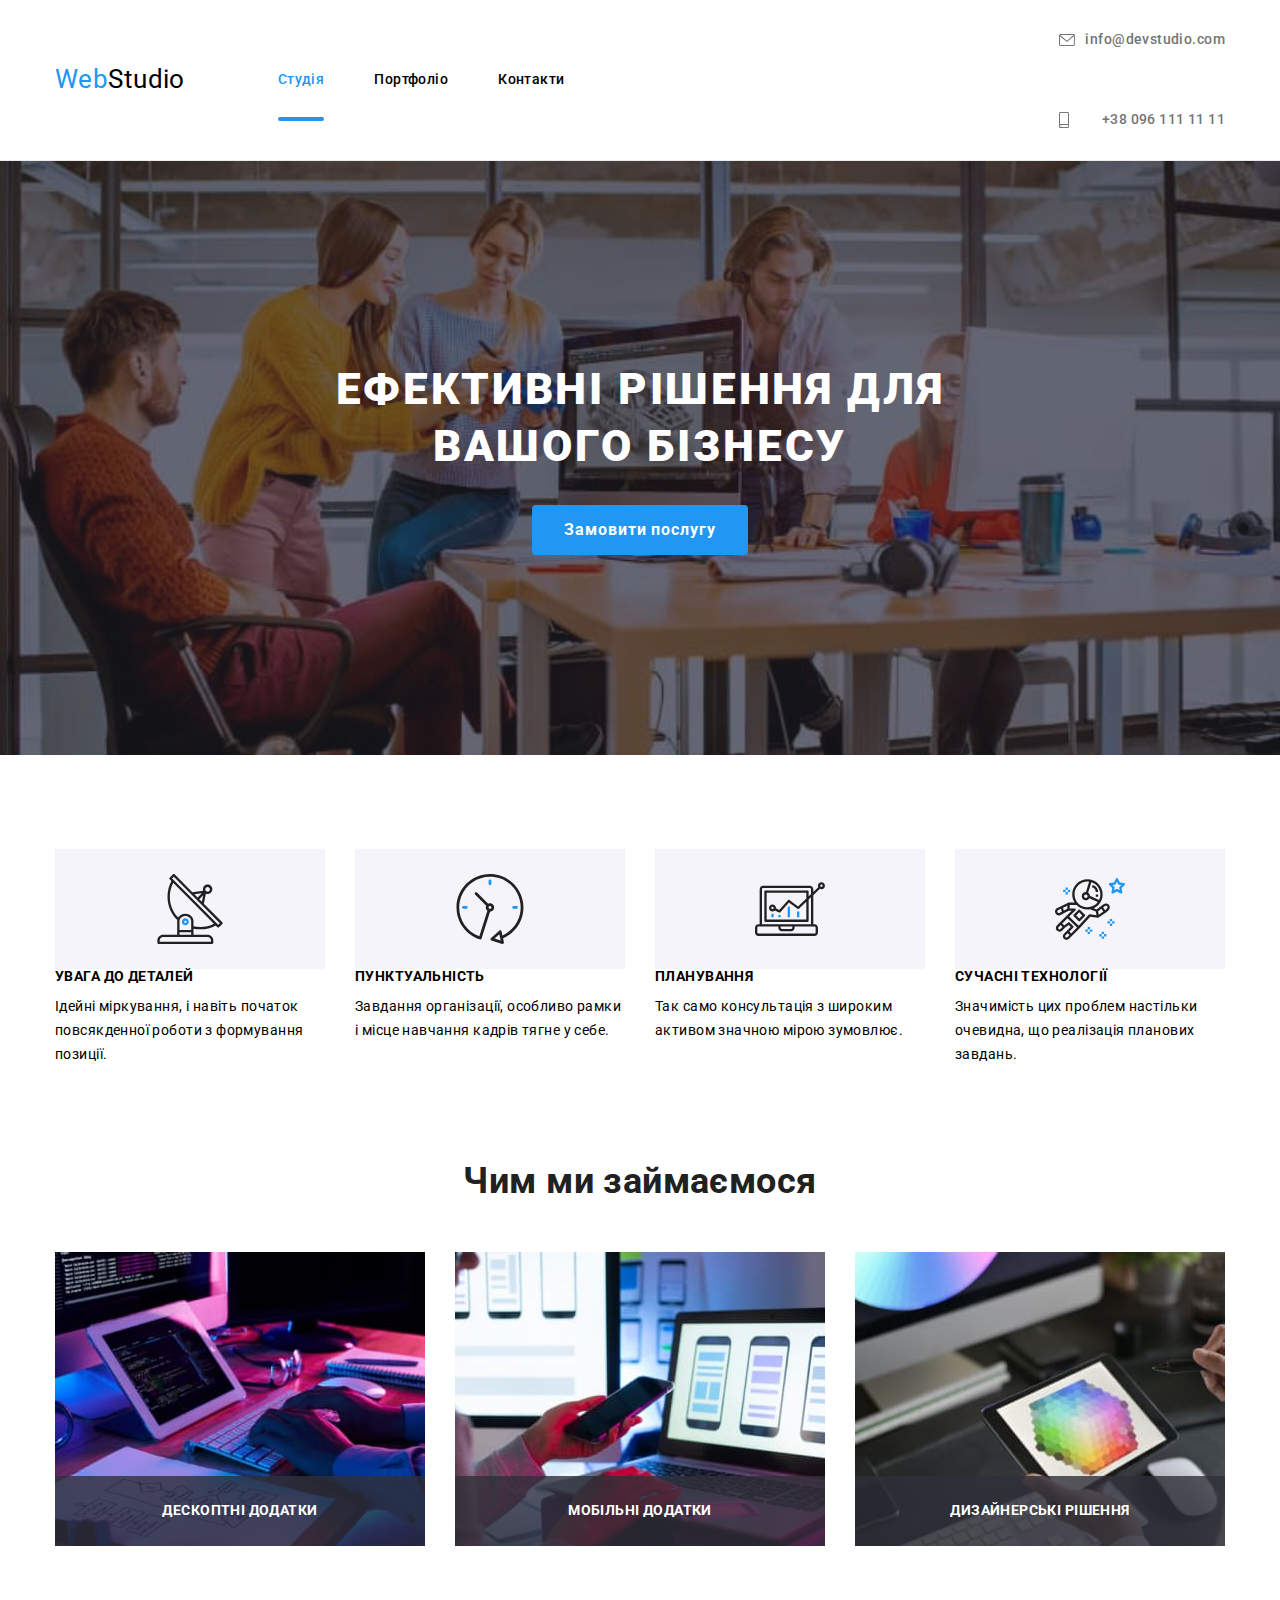
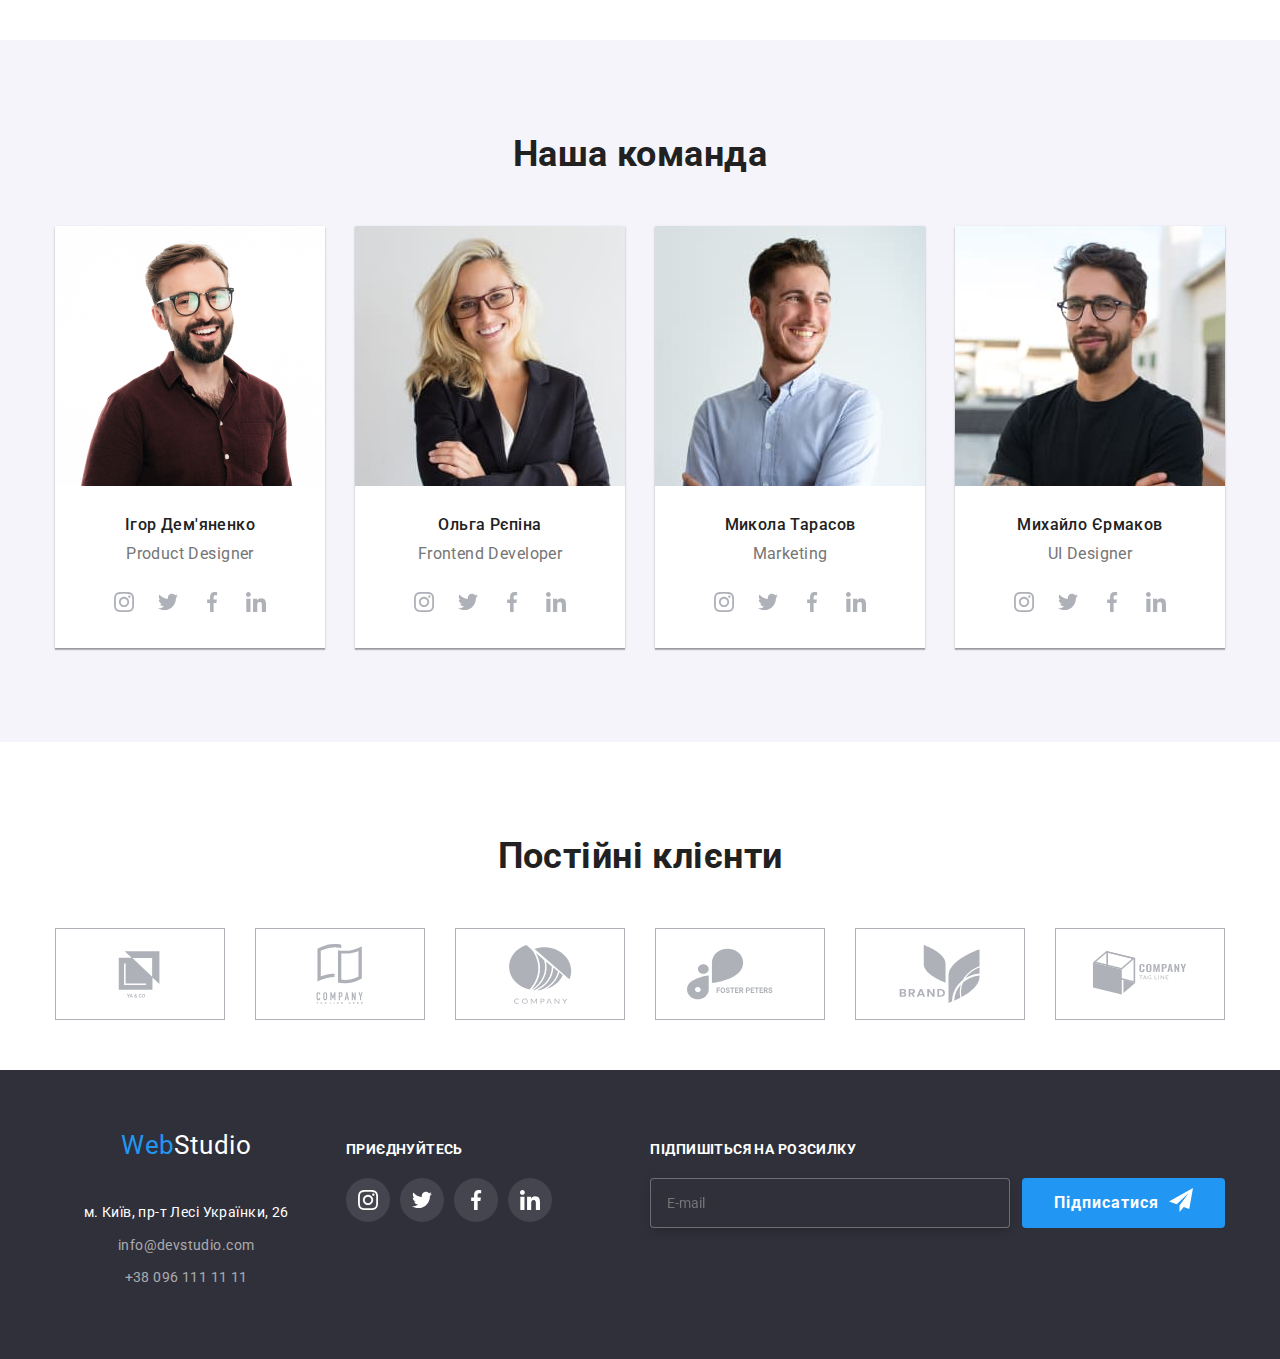
==== commit d175527a: "Create style hw" ====
--- a/index.html
+++ b/index.html
@@ -17,13 +17,8 @@
     <header class="header-main">
       <div class="container">
         <div class="header">
-          <a href="" class="link logo">Web<span class="header-main__accent">Studio</span></a>
-          <button class="burger js-open-menu">
-            <svg class="burger__img" width="19" height="19">
-              <use href="./images/icons.svg#menu"></use>
-            </svg>
-          </button>
-          <nav>
+          <nav class="header__nav">
+            <a href="" class="link logo">Web<span class="header-main__accent">Studio</span></a>
             <ul class="site-nav list">
               <li class="header-main__nav"><a href="#" class="link header current">Студія</a></li>
               <li class="header-main__nav">
@@ -34,7 +29,7 @@
           </nav>
 
           <ul class="auth-nav list">
-            <li class="header-main__nav">
+            <li class="auth-nav__list">
               <a href="mailto:info@devstudio.com" class="link header"
                 ><svg class="icon header-main__icon" width="16" height="12">
                   <use href="./images/icons.svg#icon-envelope-hover"></use></svg
@@ -50,6 +45,11 @@
             </li>
           </ul>
         </div>
+        <button class="burger js-open-menu">
+          <svg class="burger__img" width="19" height="19">
+            <use href="./images/icons.svg#menu"></use>
+          </svg>
+        </button>
       </div>
 
       <div class="mob-menu js-menu-container">
@@ -100,7 +100,7 @@
         <div class="container">
           <h2 class="visually-hidden">Наші особливості</h2>
           <div>
-            <ul class="social-link features__list">
+            <ul class="features__list">
               <li class="features__item">
                 <a class="features__link-svg" href="#">
                   <div class="features__wrapp">
@@ -446,45 +446,45 @@
       <section class="clients section-title">
         <div class="container">
           <h2 class="section-title">Постійні клієнти</h2>
-          <ul class="social-link clients__list">
+          <ul class="clients__list">
             <li class="clients__item">
               <a class="clients__svg-link" href="#">
-                <svg class="icon" width="106" height="60">
+                <svg class="clients__icon" width="106" height="60">
                   <use href="./images/icons.svg#icon-clients-1svg"></use>
                 </svg>
               </a>
             </li>
             <li class="clients__item">
               <a class="clients__svg-link" href="#">
-                <svg class="icon" width="106" height="60">
+                <svg class="clients__icon" width="106" height="60">
                   <use href="./images/icons.svg#icon-clients-2svg"></use>
                 </svg>
               </a>
             </li>
             <li class="clients__item">
               <a class="clients__svg-link" href="#">
-                <svg class="icon" width="106" height="60">
+                <svg class="clients__icon" width="106" height="60">
                   <use href="./images/icons.svg#icon-clients-3svg"></use>
                 </svg>
               </a>
             </li>
             <li class="clients__item">
               <a class="clients__svg-link" href="#">
-                <svg class="icon" width="106" height="60">
+                <svg class="clients__icon" width="106" height="60">
                   <use href="./images/icons.svg#icon-clients-4svg"></use>
                 </svg>
               </a>
             </li>
             <li class="clients__item">
               <a class="clients__svg-link" href="#">
-                <svg class="icon" width="106" height="60">
+                <svg class="clients__icon" width="106" height="60">
                   <use href="./images/icons.svg#icon-clients-5svg"></use>
                 </svg>
               </a>
             </li>
             <li class="clients__item">
               <a class="clients__svg-link" href="#">
-                <svg class="icon" width="106" height="60">
+                <svg class="clients__icon" width="106" height="60">
                   <use href="./images/icons.svg#icon-clients-6svg"></use>
                 </svg>
               </a>
@@ -492,10 +492,10 @@
           </ul>
         </div>
       </section>
-      <footer class="footer section">
-        <div class="position">
-          <div class="footer__body container">
-            <div class="footer__logo-address">
+      <footer class="footer">
+        <div class="container content">
+          <div class="position">
+            <div class="footer__body">
               <a class="link footer__logo" href="">Web<span class="footer__accent">Studio</span></a>
               <address>
                 <ul class="footer__address-list">
@@ -521,54 +521,52 @@
                   </li>
                 </ul>
               </address>
-              <div class="footer__network">
-                <p class="footer__text">ПРИЄДНУЙТЕСЬ</p>
-                <ul class="footer__wrapp-list">
-                  <li class="footer__wrapp-item">
-                    <a class="footer__wrapp-link" href="#">
-                      <svg class="icon" width="20" height="20">
-                        <use href="./images/icons.svg#icon-instagramsvg"></use>
-                      </svg>
-                    </a>
-                  </li>
-                  <li class="footer__wrapp-item">
-                    <a class="footer__wrapp-link" href="#">
-                      <svg class="icon" width="20" height="20">
-                        <use href="./images/icons.svg#icon-twittersvg"></use>
-                      </svg>
-                    </a>
-                  </li>
-                  <li class="footer__wrapp-item">
-                    <a class="footer__wrapp-link" href="#">
-                      <svg class="icon" width="20" height="20">
-                        <use href="./images/icons.svg#icon-facebooksvg"></use>
-                      </svg>
-                    </a>
-                  </li>
-                  <li class="footer__wrapp-item">
-                    <a class="footer__wrapp-link" href="#">
-                      <svg class="icon" width="20" height="20">
-                        <use href="./images/icons.svg#icon-linkedinsvg"></use>
-                      </svg>
-                    </a>
-                  </li>
-                </ul>
-              </div>
             </div>
-            <div class="position-first">
-              <div class="footer__wrapp">
-                <p class="footer__text">ПІДПИШІТЬСЯ НА РОЗСИЛКУ</p>
-                <form class="footer__form">
-                  <input class="footer__input" type="email" placeholder="E-mail" />
-                  <button class="button footer__button" type="submit">
-                    Підписатися
-                    <svg class="footer__icon" width="24" height="24">
-                      <use href="./images/icons.svg#icon-icon-send-1"></use>
-                    </svg>
-                  </button>
-                </form>
-              </div>
+            <div class="footer__network">
+              <p class="footer__text">ПРИЄДНУЙТЕСЬ</p>
+              <ul class="footer__wrapp-list">
+                <li class="footer__wrapp-item">
+                  <a class="footer__wrapp-link" href="#">
+                    <svg class="icon" width="20" height="20">
+                      <use href="./images/icons.svg#icon-instagramsvg"></use>
+                    </svg>
+                  </a>
+                </li>
+                <li class="footer__wrapp-item">
+                  <a class="footer__wrapp-link" href="#">
+                    <svg class="icon" width="20" height="20">
+                      <use href="./images/icons.svg#icon-twittersvg"></use>
+                    </svg>
+                  </a>
+                </li>
+                <li class="footer__wrapp-item">
+                  <a class="footer__wrapp-link" href="#">
+                    <svg class="icon" width="20" height="20">
+                      <use href="./images/icons.svg#icon-facebooksvg"></use>
+                    </svg>
+                  </a>
+                </li>
+                <li class="footer__wrapp-item">
+                  <a class="footer__wrapp-link" href="#">
+                    <svg class="icon" width="20" height="20">
+                      <use href="./images/icons.svg#icon-linkedinsvg"></use>
+                    </svg>
+                  </a>
+                </li>
+              </ul>
             </div>
+          </div>
+          <div class="footer__wrapp">
+            <p class="footer__text">ПІДПИШІТЬСЯ НА РОЗСИЛКУ</p>
+            <form class="footer__form">
+              <input class="footer__input" type="email" placeholder="E-mail" />
+              <button class="button footer__button" type="submit">
+                Підписатися
+                <svg class="footer__icon" width="24" height="24">
+                  <use href="./images/icons.svg#icon-icon-send-1"></use>
+                </svg>
+              </button>
+            </form>
           </div>
         </div>
       </footer>
--- a/css/main.min.css
+++ b/css/main.min.css
@@ -1 +1 @@
-/*! modern-normalize v1.1.0 | MIT License | https://github.com/sindresorhus/modern-normalize */*,::after,::before{box-sizing:border-box}html{-moz-tab-size:4;-o-tab-size:4;tab-size:4}html{line-height:1.15;-webkit-text-size-adjust:100%}body{margin:0}body{font-family:system-ui,-apple-system,"Segoe UI",Roboto,Helvetica,Arial,sans-serif,"Apple Color Emoji","Segoe UI Emoji"}hr{height:0;color:inherit}abbr[title]{-webkit-text-decoration:underline dotted;text-decoration:underline dotted}b,strong{font-weight:bolder}code,kbd,pre,samp{font-family:ui-monospace,SFMono-Regular,Consolas,"Liberation Mono",Menlo,monospace;font-size:1em}small{font-size:80%}sub,sup{font-size:75%;line-height:0;position:relative;vertical-align:baseline}sub{bottom:-0.25em}sup{top:-0.5em}table{text-indent:0;border-color:inherit}button,input,optgroup,select,textarea{font-family:inherit;font-size:100%;line-height:1.15;margin:0}button,select{text-transform:none}[type=button],[type=reset],[type=submit],button{-webkit-appearance:button}::-moz-focus-inner{border-style:none;padding:0}:-moz-focusring{outline:1px dotted ButtonText}:-moz-ui-invalid{box-shadow:none}legend{padding:0}progress{vertical-align:baseline}::-webkit-inner-spin-button,::-webkit-outer-spin-button{height:auto}[type=search]{-webkit-appearance:textfield;outline-offset:-2px}::-webkit-search-decoration{-webkit-appearance:none}::-webkit-file-upload-button{-webkit-appearance:button;font:inherit}summary{display:list-item}ul{list-style:none;padding:0;margin:0}a{text-decoration:none}h1,h2,h3,h4,h5,h6{margin:0}p{margin:0}address{font-style:normal}:root{--primary-text-color: #000000;--secondary-color: #2196f3;--white-color: #ffffff;--grey-color: #757575;--time: color 250ms cubic-bezier(0.4, 0, 0.2, 1)}body{font-family:"Roboto",sans-serif;background-color:var(--white-color);font-size:14px}.container{width:100%;margin:0 auto;padding:0 15px}@media screen and (min-width: 480px){.container{width:480px}}@media screen and (min-width: 768px){.container{width:768px}}@media screen and (min-width: 1200px){.container{width:1200px}}.section{padding-top:60px;padding-bottom:60px}@media screen and (min-width: 1200px){.section{padding-top:94px;padding-bottom:94px}}.link{font-family:"Raleway",sans-serif;text-decoration:none;outline:none}.social-link{justify-content:center;align-items:center;padding-bottom:24px}@media screen and (min-width: 480px)and (max-width: 767px){.social-link{display:block}}@media screen and (min-width: 1200px){.social-link{display:flex;padding-bottom:30px}}.icon{fill:currentColor}.section-title{display:flex;color:#212121;font-size:28px;line-height:1.16;justify-content:center;margin-bottom:50px;padding-top:0}@media screen and (min-width: 1200px){.section-title{font-size:36px}}.link-svg{width:44px;height:44px;border-radius:50%;color:#afb1b8;display:flex;justify-content:center;align-items:center;transition:var(--time)}.link-svg:hover,.link-svg:focus{background-color:var(--secondary-color);color:var(--white-color);outline:none}.cards{display:flex;flex-wrap:wrap;gap:30px;justify-content:center}.card-item{background-color:#fff;position:relative}.button{color:var(--white-color);background-color:var(--secondary-color);border:none;font-weight:700;font-size:16px;line-height:1.87;letter-spacing:.06em;border-radius:4px;padding:10px 32px;cursor:pointer;font-family:inherit;outline:none;transition:var(--time)}.button:hover,.button:focus{background-color:#188ce8;border:none;box-shadow:0px 4px 4px rgba(0,0,0,.15)}.site-nav{display:flex;justify-content:center;align-items:center}.auth-nav{display:flex;justify-content:flex-end;align-items:center;margin-left:auto}.link.header{font-size:14px;line-height:1.14;font-weight:500;padding-top:32px;padding-bottom:32px}.header-main{border-bottom:1px solid #ececec}.header{position:relative;display:flex;align-items:center}.header.current::after{content:"";width:100%;height:4px;background-color:var(--secondary-color);position:absolute;border-radius:2px;bottom:-1px}.header-main__icon{margin-right:10px}.logo{display:inline-block;color:var(--secondary-color);font-size:26px;line-height:1.2;padding-top:24px;padding-bottom:25px;margin-right:93px;margin-left:0}.header-main__accent{color:var(--primary-text-color)}.site-nav .link{font-family:"Roboto",sans-serif;font-weight:500;color:var(--primary-text-color);font-size:14px;line-height:1.14}.site-nav .link:hover,.site-nav .link:focus{color:var(--secondary-color);transition:var(--time)}.site-nav .link.current{color:var(--secondary-color)}.header-main__nav{padding-right:50px}.header-main__nav:last-child{padding-right:0}.auth-nav .link{font-family:"Roboto",sans-serif;color:var(--primary-text-color);color:var(--grey-color)}.auth-nav .link:hover,.auth-nav .link:focus{color:var(--secondary-color);font-size:14px;line-height:1.14;transition:var(--time)}@media screen and (max-width: 767px){.site-nav,.auth-nav{display:none}}.burger{width:40px;height:40px;margin-left:auto;display:flex;justify-content:center;align-items:center;border:none;padding:0;cursor:pointer;background-color:rgba(0,0,0,0)}@media screen and (min-width: 768px){.burger{display:none}}.mob-menu{position:fixed;right:0;top:0;height:100vh;width:100%;transform:translate(100%);z-index:100;background-color:#fff;transition:transform var(--time)}.mob-menu.is-open{transform:translate(0)}.mob-menu__body{position:relative;display:flex;flex-direction:column;justify-content:space-between;width:100%;height:100%;padding:48px 40px}.mob-menu__btn{position:absolute;right:15px;top:10px;border:0;background-color:rgba(0,0,0,0)}.mob-menu__item{margin-bottom:32px;font-size:40px;line-height:1.17;letter-spacing:.02em}.mob-menu__item:last-child{margin:0}.block-contact__item{margin-bottom:32px}.block-contact__item:last-child{margin-bottom:0}.network{display:flex;flex-wrap:wrap;gap:10px}.hero{background-color:#2f303a;font-size:44px;line-height:1.36;text-align:center;padding-top:0;margin-left:auto;margin-right:auto}.hero{max-width:1600px;background:linear-gradient(rgba(47, 48, 58, 0.4), rgba(47, 48, 58, 0.4)),url(../images/hero/hero480.jpg) no-repeat center/cover #2f303a}@media(min-device-pixel-ratio: 2),(-webkit-min-device-pixel-ratio: 2),(min-resolution: 192dpi),(min-resolution: 2dppx){.hero{background:linear-gradient(rgba(47, 48, 58, 0.4), rgba(47, 48, 58, 0.4)),url(../images/hero/hero480@2x.jpg) no-repeat center/cover #2f303a}}@media screen and (min-width: 768px){.hero{background:linear-gradient(rgba(47, 48, 58, 0.4), rgba(47, 48, 58, 0.4)),url(../images/hero/hero768.jpg) no-repeat center/cover #2f303a}}@media screen and (min-width: 768px)and (min-device-pixel-ratio: 2),screen and (min-width: 768px)and (-webkit-min-device-pixel-ratio: 2),screen and (min-width: 768px)and (min-resolution: 192dpi),screen and (min-width: 768px)and (min-resolution: 2dppx){.hero{background:linear-gradient(rgba(47, 48, 58, 0.4), rgba(47, 48, 58, 0.4)),url(../images/hero/hero768@2x.jpg) no-repeat center/cover #2f303a}}@media screen and (min-width: 1200px){.hero{background:linear-gradient(rgba(47, 48, 58, 0.4), rgba(47, 48, 58, 0.4)),url(../images/hero/hero1200.jpg) no-repeat center/cover #2f303a}}@media screen and (min-width: 1200px)and (min-device-pixel-ratio: 2),screen and (min-width: 1200px)and (-webkit-min-device-pixel-ratio: 2),screen and (min-width: 1200px)and (min-resolution: 192dpi),screen and (min-width: 1200px)and (min-resolution: 2dppx){.hero{background:linear-gradient(rgba(47, 48, 58, 0.4), rgba(47, 48, 58, 0.4)),url(../images/hero/hero1200@2x.jpg) no-repeat center/cover #2f303a}}.hero__block{max-width:400px;margin:0 auto;padding-top:200px;padding-bottom:200px}@media screen and (min-width: 1200px){.hero__block{max-width:696px}}.hero__title{color:var(--white-color);font-size:26px;line-height:1.36;text-align:center}@media screen and (min-width: 1200px){.hero__title{font-size:44px}}.visually-hidden{position:absolute;white-space:nowrap;width:1px;height:1px;overflow:hidden;border:0;padding:0;clip:rect(0 0 0 0);-webkit-clip-path:inset(50%);clip-path:inset(50%);margin:-1px}.features__link-svg{width:270px;height:120px;border:none;color:#afb1b8;justify-content:center;align-items:center;margin-right:30px;background-color:#f5f4fa}@media screen and (min-width: 1200px){.features__link-svg{display:flex}}@media screen and (min-width: 768px)and (max-width: 1199px){.features__list{display:flex;flex-wrap:wrap;gap:30px}}@media screen and (min-width: 1200px){.features__list{display:flex}}@media screen and (min-width: 768px)and (max-width: 1199px){.features__item{flex-basis:calc((100% - 30px)/2);margin-bottom:0}}@media screen and (min-width: 1200px){.features__item{padding-right:30px}.features__item:last-child{padding-right:0}}.features__title{font-size:14px;font-weight:700;line-height:1.14;margin-bottom:10px;margin-right:30px;display:flex;align-items:center;justify-content:center}@media screen and (min-width: 768px)and (max-width: 1199px){.features__title{justify-content:flex-start}}@media screen and (min-width: 1200px){.features__title{font-size:14px;font-weight:700;line-height:1.14;margin-bottom:10px}}.features__text{color:var(--grey-color);line-height:1.7;font-weight:400;display:flex;align-items:center;justify-content:center;margin-bottom:30px}@media screen and (min-width: 1200px){.features__text{color:var(--grey-color);line-height:1.7;font-weight:400}}.features__wrapp{display:flex;align-items:center;justify-content:center;height:120px;width:100%;background-color:#f5f4fa;margin-bottom:30px}.card-item-cards{display:flex;position:absolute;bottom:0;left:0;background:rgba(47,48,58,.8);width:370px;height:70px;text-align:center;align-items:center;justify-content:center;color:var(--white-color);font-size:14px;line-height:1.14;font-weight:700}.works{padding-top:0;display:none}@media screen and (min-width: 768px){.works{display:none}}@media screen and (min-width: 1200px){.works{display:flex;padding-top:0}}img{display:block;max-width:100%;height:auto}.team{justify-content:center;background-color:#f5f4fa}@media screen and (min-width: 1200px){.team__list{display:flex}}.team__item{margin-bottom:30px;text-align:center;background-color:#fff;box-shadow:0px 1px 3px rgba(0,0,0,.12),0px 1px 1px rgba(0,0,0,.14),0px 2px 1px rgba(0,0,0,.2)}@media screen and (min-width: 768px)and (max-width: 1199px){.team__item{flex-basis:calc((100% - 30px)/3);margin-bottom:0}}@media screen and (min-width: 1200px){.team__item{margin-right:30px}}.team__item:last-child{margin-right:0}.team__title{font-size:16px;font-weight:500;line-height:1.18;color:#212121;margin-bottom:10px}.team__text{font-size:16px;font-weight:400;line-height:1.18;color:var(--grey-color);margin-bottom:16px}.team__image{margin-bottom:30px;width:100%}@media screen and (min-width: 768px)and (max-width: 1199px){.team__list{display:flex;flex-wrap:wrap;gap:30px;justify-content:center;width:100%}}@media screen and (min-width: 1200px){.team__list{display:flex}}.team__social-link{display:flex;justify-content:center;align-items:center;padding-bottom:24px}.clients__svg-link{width:210px;height:92px;border:1px solid;color:#afb1b8;display:flex;justify-content:center;align-items:center}.clients__svg-link:hover,.clients__svg-link:focus{background-color:var(--white-color);color:var(--secondary-color);outline:none;transition:var(--time)}@media screen and (min-width: 1200px){.clients__svg-link{width:170px}}.clients{padding-top:60px}@media screen and (min-width: 1200px){.clients{padding-top:94px}}@media screen and (min-width: 768px)and (max-width: 1199px){.clients__item{flex-basis:calc((100% - 30px)/4)}}@media screen and (min-width: 1200px){.clients__item{margin-right:30px}.clients__item:last-child{margin-right:0}}@media screen and (min-width: 480px)and (max-width: 1199px){.clients__list{display:flex;flex-wrap:wrap;gap:30px;justify-content:center}}.footer{padding-bottom:0;background-color:#2f303a;text-align:center}.footer__logo{display:inline-block;color:var(--secondary-color);font-size:26px;line-height:1.2;margin-bottom:20px}.footer__accent{color:var(--white-color)}.footer__address-list{font-style:normal}@media screen and (min-width: 768px){.footer__address-list{padding-top:20px}}.footer__address-item{margin-bottom:9px}.footer__wrapp-list{display:flex;justify-content:center;align-items:center}.footer__wrapp-link{border:none;display:flex;justify-content:center;align-items:center;width:44px;height:44px;border-radius:50%;color:var(--white-color);background-color:rgba(255,255,255,.1);transition:var(--time)}.footer__wrapp-link:hover,.footer__wrapp-link:focus{background-color:var(--secondary-color);color:var(--white-color);outline:none}.footer__wrapp-item{margin-right:10px;margin-bottom:60px}.footer__nav{font-family:"Roboto",sans-serif;color:var(--white-color);font-size:14px;line-height:1.7}.footer__link-address{font-family:"Roboto",sans-serif;color:rgba(255,255,255,.6);font-size:14px;line-height:1.7}.footer__wrapp{display:flex;align-items:center;flex-direction:column}@media screen and (min-width: 1200px){.footer__wrapp{margin-left:70px}}.footer__text{color:var(--white-color);font-size:14px;line-height:1.14;margin-bottom:20px;font-weight:700}.footer__form{align-items:center;justify-content:center}.footer__input{display:block;background-color:#2f303a;border:1px solid var(--grey-color);width:100%;height:50px;border:1px solid rgba(255,255,255,.3);filter:drop-shadow(0px 4px 4px rgba(0, 0, 0, 0.15));border-radius:4px;padding-left:16px;color:var(--white-color);margin-bottom:20px}@media screen and (min-width: 480px){.footer__input{width:450px}}@media screen and (min-width: 1200px){.footer__input{width:360px}}.footer__button{margin-left:12px;padding:10px 28px;align-items:center;justify-content:center;margin-bottom:60px}.footer__icon{margin-left:10px}.footer__logo-address{margin-bottom:60px}.footer__body{display:flex}.backdrop{position:fixed;top:0;left:0;right:0;bottom:0;overflow-y:auto;overflow-x:hidden;z-index:10;width:100%;height:100%;background-color:rgba(0,0,0,.5);transition:visibility var(--time),opacity var(--time)}.backdrop.is-hidden{visibility:hidden;opacity:0;pointer-events:none}.modal{min-height:100vh;display:flex;justify-content:center;align-items:center;position:-webkit-sticky;position:sticky;width:100%;transition:transform var(--time)}.modal-body{position:relative;width:528px;padding:40px;background:var(--white-color);box-shadow:0px 1px 3px rgba(0,0,0,.12),0px 1px 1px rgba(0,0,0,.14),0px 2px 1px rgba(0,0,0,.2);border-radius:4px}.close-btn{position:absolute;right:8px;top:8px;border-radius:50%;width:30px;height:30px;border:1px solid rgba(0,0,0,.1);background-color:var(--white-color);display:flex;align-items:center;justify-content:center;padding:0;cursor:pointer;outline:none}.close-btn:hover,.close-btn:focus{fill:var(--secondary-color)}.close{width:18px;height:18px;transition:fill var(--time)}.form-title{font-weight:700;font-size:20px;margin-bottom:12px;line-height:1.15;text-align:center;letter-spacing:.03em;color:#212121}.label{display:block;padding-bottom:4px;font-size:12px;line-height:14px;letter-spacing:.01em;color:#757575}.input-wrapper{position:relative;margin-bottom:10px}.input{position:relative;width:100%;height:40px;padding:16px 12px;border:1px solid rgba(33,33,33,.2);border-radius:4px;outline:none;font-size:12px;line-height:1.16;letter-spacing:.01em;color:#212121;transition:border-color var(--time)}.input:focus{border-color:var(--secondary-color)}.input:focus+.input-icon{fill:var(--secondary-color)}.input::-moz-placeholder{color:rgba(117,117,117,.5)}.input:-ms-input-placeholder{color:rgba(117,117,117,.5)}.input::placeholder{color:rgba(117,117,117,.5)}.field{padding-left:45px}.input-icon{position:absolute;left:12px;top:50%;transform:translateY(-50%);transition:fill var(--time)}.check-label{position:relative;display:flex;align-items:center;justify-content:center;margin-bottom:30px}.input-check{position:absolute;width:0;height:0;opacity:0;left:0;bottom:0}.input-check:checked+.check-wrapp{border:none}.input-check:checked+.check-wrapp .check-icon{opacity:1}.check-wrapp{display:block;width:16px;height:15px;border:2px solid #212121;border-radius:2px;margin-right:8px}.check-icon{opacity:0}.terms{font-size:14px;line-height:1.71;letter-spacing:.03em;color:var(--grey-color)}.form-button{display:flex;margin:0 auto;width:200px;height:50px;left:700px;top:710px;box-shadow:0px 4px 4px rgba(0,0,0,.15);border-radius:4px;padding:10px 52px}.textarea{height:120px;resize:none;margin-bottom:20px}.check-link{color:var(--secondary-color);margin-left:8px;outline:none;border-bottom:1px solid var(--secondary-color)}.projects{display:flex;justify-content:center;padding-bottom:34px}.button-nav{font-size:16px;font-style:normal;line-height:1.62;display:flex;margin-right:8px;justify-content:center;align-items:center;padding:10px 32px;background-color:#f5f4fa;border:none;border-radius:4px;transition:var(--time)}.button-nav:hover,.button-nav:focus{color:var(--white-color);background-color:var(--secondary-color);border:none;box-shadow:0px 3px 1px rgba(0,0,0,.1),0px 1px 2px rgba(0,0,0,.08),0px 2px 2px rgba(0,0,0,.12);cursor:pointer;outline:none}.link.current-btn{color:var(--white-color);background-color:var(--secondary-color);border:none;box-shadow:0px 3px 1px rgba(0,0,0,.1),0px 1px 2px rgba(0,0,0,.08),0px 2px 2px rgba(0,0,0,.12)}.project:hover,.project:focus{box-shadow:0px 1px 1px rgba(0,0,0,.12),0px 4px 4px rgba(0,0,0,.06),1px 4px 6px rgba(0,0,0,.16);display:block;transition:var(--time)}.features-overlay{position:absolute;bottom:0;left:0;width:100%;height:100%;padding:63px 24px;transform:translateY(100%);background-color:rgba(33,150,243,.9);transition:transform var(--time)}.features-image{position:relative;overflow:hidden}.image-portfolio{width:370px}.project:hover .features-overlay,.project:focus .features-overlay{transform:translateY(0);transition:250ms cubic-bezier(0.4, 0, 0.2, 1)}.overlay-text{font-size:18px;line-height:1.56;letter-spacing:.03em;color:var(--white-color);font-family:"Roboto";font-style:normal}.card-project{border:1px solid #eee;border-top:none;padding:20px 24px}.title-projects{color:#212121;font-size:18px;line-height:2;border:none}.description{color:var(--grey-color);font-size:16px;line-height:1.87;font-family:"Roboto"}/*# sourceMappingURL=main.min.css.map */+/*! modern-normalize v1.1.0 | MIT License | https://github.com/sindresorhus/modern-normalize */*,::after,::before{box-sizing:border-box}html{-moz-tab-size:4;-o-tab-size:4;tab-size:4}html{line-height:1.15;-webkit-text-size-adjust:100%}body{margin:0}body{font-family:system-ui,-apple-system,"Segoe UI",Roboto,Helvetica,Arial,sans-serif,"Apple Color Emoji","Segoe UI Emoji"}hr{height:0;color:inherit}abbr[title]{-webkit-text-decoration:underline dotted;text-decoration:underline dotted}b,strong{font-weight:bolder}code,kbd,pre,samp{font-family:ui-monospace,SFMono-Regular,Consolas,"Liberation Mono",Menlo,monospace;font-size:1em}small{font-size:80%}sub,sup{font-size:75%;line-height:0;position:relative;vertical-align:baseline}sub{bottom:-0.25em}sup{top:-0.5em}table{text-indent:0;border-color:inherit}button,input,optgroup,select,textarea{font-family:inherit;font-size:100%;line-height:1.15;margin:0}button,select{text-transform:none}[type=button],[type=reset],[type=submit],button{-webkit-appearance:button}::-moz-focus-inner{border-style:none;padding:0}:-moz-focusring{outline:1px dotted ButtonText}:-moz-ui-invalid{box-shadow:none}legend{padding:0}progress{vertical-align:baseline}::-webkit-inner-spin-button,::-webkit-outer-spin-button{height:auto}[type=search]{-webkit-appearance:textfield;outline-offset:-2px}::-webkit-search-decoration{-webkit-appearance:none}::-webkit-file-upload-button{-webkit-appearance:button;font:inherit}summary{display:list-item}ul{list-style:none;padding:0;margin:0}a{text-decoration:none}h1,h2,h3,h4,h5,h6{margin:0}p{margin:0}address{font-style:normal}:root{--primary-text-color: #000000;--secondary-color: #2196f3;--white-color: #ffffff;--grey-color: #757575;--time: 250ms cubic-bezier(0.4, 0, 0.2, 1)}body{font-family:"Roboto",sans-serif;background-color:var(--white-color);font-size:14px;letter-spacing:.03em}.visually-hidden{position:absolute;white-space:nowrap;width:1px;height:1px;overflow:hidden;border:0;padding:0;clip:rect(0 0 0 0);-webkit-clip-path:inset(50%);clip-path:inset(50%);margin:-1px}.container{width:100%;margin:0 auto;padding:0 15px}@media screen and (min-width: 480px){.container{width:480px}}@media screen and (min-width: 768px){.container{width:768px}}@media screen and (min-width: 1200px){.container{width:1200px}}.section{padding-top:60px;padding-bottom:60px}@media screen and (min-width: 1200px){.section{padding-top:94px;padding-bottom:94px}}.icon{fill:currentColor}.section-title{display:flex;color:#212121;font-size:28px;line-height:1.16;justify-content:center;margin-bottom:50px;padding-top:0}@media screen and (min-width: 1200px){.section-title{font-size:36px}}.link-svg{width:44px;height:44px;border-radius:50%;color:#afb1b8;display:flex;justify-content:center;align-items:center;transition:var(--time)}.link-svg:hover,.link-svg:focus{background-color:var(--secondary-color);color:var(--white-color);outline:none}.cards{display:flex;flex-wrap:wrap;gap:30px;justify-content:center}.card-item{background-color:#fff;position:relative}.button{display:flex;color:var(--white-color);background-color:var(--secondary-color);border:none;font-weight:700;font-size:16px;line-height:1.87;letter-spacing:.06em;border-radius:4px;padding:10px 32px;cursor:pointer;font-family:inherit;outline:none;transition:var(--time);width:-webkit-fit-content;width:-moz-fit-content;width:fit-content;margin:30px auto 0 auto}.button:hover,.button:focus{background-color:#188ce8;border:none;box-shadow:0px 4px 4px rgba(0,0,0,.15)}.site-nav{display:flex;justify-content:center;align-items:center}.link.header{font-size:14px;line-height:1.14;font-weight:500}@media screen and (min-width: 1200px){.link.header{padding-top:32px;padding-bottom:32px}}.header-main{border-bottom:1px solid #ececec}.header-main__nav{margin-right:50px}.header-main__nav:last-child{margin-right:0}.header{position:relative;display:flex;align-items:center;justify-content:space-between}.header.current::after{content:"";width:100%;height:4px;background-color:var(--secondary-color);position:absolute;border-radius:2px;bottom:-1px}.header__nav{display:flex}.header-main__icon{margin-right:10px}.logo{display:inline-block;color:var(--secondary-color);font-size:26px;line-height:1.2;padding-top:24px;padding-bottom:25px;margin-right:93px;margin-left:0}.header-main__accent{color:var(--primary-text-color)}.site-nav .link{font-family:"Roboto",sans-serif;font-weight:500;color:var(--primary-text-color);font-size:14px;line-height:1.14}.site-nav .link:hover,.site-nav .link:focus{color:var(--secondary-color);transition:var(--time)}.site-nav .link.current{color:var(--secondary-color)}.auth-nav .link{font-family:"Roboto",sans-serif;color:var(--primary-text-color);color:var(--grey-color)}.auth-nav .link:hover,.auth-nav .link:focus{color:var(--secondary-color);font-size:14px;line-height:1.14;transition:var(--time)}@media screen and (max-width: 767px){.site-nav,.auth-nav{display:none}}@media screen and (min-width: 768px)and (max-width: 1200px){.auth-nav{display:flex;flex-direction:column}}.burger{width:40px;height:40px;margin-left:auto;display:flex;justify-content:center;align-items:center;border:none;padding:0;cursor:pointer;background-color:rgba(0,0,0,0)}@media screen and (min-width: 768px){.burger{display:none}}.mob-menu{position:fixed;right:0;top:0;height:100vh;width:100%;transform:translate(100%);z-index:100;background-color:#fff;transition:transform var(--time)}.mob-menu.is-open{transform:translate(0)}.mob-menu__body{position:relative;display:flex;flex-direction:column;justify-content:space-between;width:100%;height:100%;padding:48px 40px}.mob-menu__btn{position:absolute;right:15px;top:10px;border:0;background-color:rgba(0,0,0,0)}.mob-menu__item{margin-bottom:32px;font-size:40px;line-height:1.17;letter-spacing:.02em}.mob-menu__item:last-child{margin:0}.block-contact__item{margin-bottom:32px}.block-contact__item:last-child{margin-bottom:0}.network{display:flex;flex-wrap:wrap;gap:10px}.hero{max-width:1600px;margin:0 auto;background:linear-gradient(rgba(47, 48, 58, 0.4), rgba(47, 48, 58, 0.4)),url(../images/hero/hero480.jpg) no-repeat center/cover #2f303a}@media(min-device-pixel-ratio: 2),(-webkit-min-device-pixel-ratio: 2),(min-resolution: 192dpi),(min-resolution: 2dppx){.hero{background:linear-gradient(rgba(47, 48, 58, 0.4), rgba(47, 48, 58, 0.4)),url(../images/hero/hero480@2x.jpg) no-repeat center/cover #2f303a}}@media screen and (min-width: 768px){.hero{background:linear-gradient(rgba(47, 48, 58, 0.4), rgba(47, 48, 58, 0.4)),url(../images/hero/hero768.jpg) no-repeat center/cover #2f303a}}@media screen and (min-width: 768px)and (min-device-pixel-ratio: 2),screen and (min-width: 768px)and (-webkit-min-device-pixel-ratio: 2),screen and (min-width: 768px)and (min-resolution: 192dpi),screen and (min-width: 768px)and (min-resolution: 2dppx){.hero{background:linear-gradient(rgba(47, 48, 58, 0.4), rgba(47, 48, 58, 0.4)),url(../images/hero/hero768@2x.jpg) no-repeat center/cover #2f303a}}@media screen and (min-width: 1200px){.hero{background:linear-gradient(rgba(47, 48, 58, 0.4), rgba(47, 48, 58, 0.4)),url(../images/hero/hero1200.jpg) no-repeat center/cover #2f303a}}@media screen and (min-width: 1200px)and (min-device-pixel-ratio: 2),screen and (min-width: 1200px)and (-webkit-min-device-pixel-ratio: 2),screen and (min-width: 1200px)and (min-resolution: 192dpi),screen and (min-width: 1200px)and (min-resolution: 2dppx){.hero{background:linear-gradient(rgba(47, 48, 58, 0.4), rgba(47, 48, 58, 0.4)),url(../images/hero/hero1200@2x.jpg) no-repeat center/cover #2f303a}}.hero__block{padding-top:118px;padding-bottom:200px}@media screen and (min-width: 1200px){.hero__block{padding-top:200px;padding-bottom:200px}}.hero__title{width:100%;margin:0 auto;text-align:center;text-transform:uppercase;color:var(--white-color);font-size:26px;line-height:1.6;font-weight:900;letter-spacing:.06em}@media screen and (min-width: 480px){.hero__title{width:360px}}@media screen and (min-width: 1200px){.hero__title{width:700px;font-size:44px;line-height:1.3}}.features{width:100%}.features__list{display:flex;flex-wrap:wrap;gap:30px;width:100%}@media screen and (min-width: 1200px){.features__list{flex-wrap:nowrap}}.features__item{width:100%}@media screen and (min-width: 768px){.features__item{width:calc((100% - 30px)/2)}}@media screen and (min-width: 1200px){.features__item{flex-basis:calc(100% - 90px)/4}}.features__link-svg{height:120px;border:none;color:#afb1b8;background-color:#f5f4fa}@media screen and (min-width: 1200px){.features__link-svg{display:flex}}.features__title{font-size:14px;font-weight:700;line-height:1.14;margin-bottom:10px}.features__text{line-height:1.7;font-weight:400}.features__wrapp{display:flex;align-items:center;justify-content:center;height:120px;width:100%;background-color:#f5f4fa;margin-bottom:30px}.card-item-cards{display:flex;position:absolute;bottom:0;left:0;background:rgba(47,48,58,.8);width:370px;height:70px;text-align:center;align-items:center;justify-content:center;color:var(--white-color);font-size:14px;line-height:1.14;font-weight:700}.works{padding-top:0;display:none}@media screen and (min-width: 768px){.works{display:none}}@media screen and (min-width: 1200px){.works{display:flex;padding-top:0}}img{display:block;max-width:100%;height:auto}.team{background-color:#f5f4fa}.team__list{display:flex;flex-wrap:wrap;gap:30px;text-align:center}@media screen and (min-width: 769px){.team__list{flex-basis:calc((100% - 30px)/2)}}@media screen and (min-width: 1200px){.team__list{flex-wrap:nowrap;flex-basis:calc((100% - 90px)/4)}}.team__item{background-color:#fff;box-shadow:0px 1px 3px rgba(0,0,0,.12),0px 1px 1px rgba(0,0,0,.14),0px 2px 1px rgba(0,0,0,.2)}.team__title{font-size:16px;font-weight:500;line-height:1.18;color:#212121;margin-bottom:10px}.team__text{font-size:16px;font-weight:400;line-height:1.18;color:var(--grey-color);margin-bottom:16px}.team__image{margin-bottom:30px;width:100%}.team__social-link{display:flex;justify-content:center;align-items:center;padding-bottom:24px}.clients{padding-top:60px}@media screen and (min-width: 1200px){.clients{padding-top:94px}}.clients__list{display:flex;flex-wrap:wrap;gap:30px}.clients__item{width:calc((100% - 30px)/2)}@media screen and (min-width: 768px){.clients__item{width:calc((100% - 60px)/3)}}@media screen and (min-width: 1200px){.clients__item{width:calc((100% - 150px)/6);flex-wrap:nowrap}}.clients__svg-link{display:flex;justify-content:center;align-items:center;width:100%;height:92px;border:1px solid #afb1b8}.clients__svg-link:hover,.clients__svg-link:focus{outline:rgba(0,0,0,0);transition:var(--time);border-color:#2196f3}.clients__svg-link:hover .clients__icon,.clients__svg-link:focus .clients__icon{fill:#2196f3}.clients__icon{fill:#afb1b8;transition:fill var(--time)}.footer{padding:60px 0;background-color:#2f303a}@media screen and (max-width: 768px){.footer__network{margin-bottom:60px}}.footer__button{margin-top:0}.footer__logo{display:inline-block;color:var(--secondary-color);font-size:26px;line-height:1.2;margin-bottom:20px}.footer__accent{color:var(--white-color)}.footer__address-list{font-style:normal}@media screen and (min-width: 768px){.footer__address-list{padding-top:20px}}.footer__address-item{margin-bottom:9px}.footer__wrapp-list{display:flex;justify-content:center;align-items:center}.footer__wrapp-link{border:none;display:flex;justify-content:center;align-items:center;width:44px;height:44px;border-radius:50%;color:var(--white-color);background-color:rgba(255,255,255,.1);transition:var(--time)}.footer__wrapp-link:hover,.footer__wrapp-link:focus{background-color:var(--secondary-color);color:var(--white-color);outline:none}.footer__wrapp-item{margin-right:10px}.footer__wrapp-item:last-child{margin-right:0}.footer__nav{font-family:"Roboto",sans-serif;color:var(--white-color);font-size:14px;line-height:1.7}.footer__link-address{font-family:"Roboto",sans-serif;color:rgba(255,255,255,.6);font-size:14px;line-height:1.7}.footer__wrapp{display:flex;align-items:center;flex-direction:column}@media screen and (min-width: 768px)and (max-width: 1200px){.footer__wrapp{margin-top:60px}}@media screen and (min-width: 1200px){.footer__wrapp{margin-left:70px;align-items:stretch}}.footer__text{color:var(--white-color);font-size:14px;line-height:1.14;margin-bottom:20px;font-weight:700;margin-top:12px;text-align:center}@media screen and (min-width: 1200px){.footer__text{display:flex;text-align:left}}@media screen and (min-width: 1200px){.footer__form{display:flex}}.footer__input{display:block;background-color:#2f303a;border:1px solid var(--grey-color);width:100%;height:50px;border:1px solid rgba(255,255,255,.3);filter:drop-shadow(0px 4px 4px rgba(0, 0, 0, 0.15));border-radius:4px;padding-left:16px;color:var(--white-color);margin-bottom:20px}@media screen and (min-width: 480px){.footer__input{width:450px}}@media screen and (min-width: 1200px){.footer__input{width:360px;margin-bottom:0;margin-right:12px}}.footer__icon{margin-left:10px}.position{width:100%}@media screen and (min-width: 768px){.position{display:flex;justify-content:space-around}}.content{display:flex;flex-direction:column;align-items:center}@media screen and (min-width: 1200px){.content{flex-direction:row;align-items:stretch}}.footer__body{text-align:center}@media screen and (max-width: 768px){.footer__body{margin-bottom:30px}}.backdrop{position:fixed;top:0;left:0;right:0;bottom:0;overflow-y:auto;overflow-x:hidden;z-index:10;width:100%;height:100%;background-color:rgba(0,0,0,.5);transition:visibility var(--time),opacity var(--time)}.backdrop.is-hidden{visibility:hidden;opacity:0;pointer-events:none}.modal{min-height:100vh;display:flex;justify-content:center;align-items:center;position:-webkit-sticky;position:sticky;width:100%;transition:transform var(--time)}.modal-body{position:relative;width:528px;padding:40px;background:var(--white-color);box-shadow:0px 1px 3px rgba(0,0,0,.12),0px 1px 1px rgba(0,0,0,.14),0px 2px 1px rgba(0,0,0,.2);border-radius:4px}.close-btn{position:absolute;right:8px;top:8px;border-radius:50%;width:30px;height:30px;border:1px solid rgba(0,0,0,.1);background-color:var(--white-color);display:flex;align-items:center;justify-content:center;padding:0;cursor:pointer;outline:none}.close-btn:hover,.close-btn:focus{fill:var(--secondary-color)}.close{width:18px;height:18px;transition:fill var(--time)}.form-title{font-weight:700;font-size:20px;margin-bottom:12px;line-height:1.15;text-align:center;letter-spacing:.03em;color:#212121}.label{display:block;padding-bottom:4px;font-size:12px;line-height:14px;letter-spacing:.01em;color:#757575}.input-wrapper{position:relative;margin-bottom:10px}.input{position:relative;width:100%;height:40px;padding:16px 12px;border:1px solid rgba(33,33,33,.2);border-radius:4px;outline:none;font-size:12px;line-height:1.16;letter-spacing:.01em;color:#212121;transition:border-color var(--time)}.input:focus{border-color:var(--secondary-color)}.input:focus+.input-icon{fill:var(--secondary-color)}.input::-moz-placeholder{color:rgba(117,117,117,.5)}.input:-ms-input-placeholder{color:rgba(117,117,117,.5)}.input::placeholder{color:rgba(117,117,117,.5)}.field{padding-left:45px}.input-icon{position:absolute;left:12px;top:50%;transform:translateY(-50%);transition:fill var(--time)}.check-label{position:relative;display:flex;align-items:center;justify-content:center;margin-bottom:30px}.input-check{position:absolute;width:0;height:0;opacity:0;left:0;bottom:0}.input-check:checked+.check-wrapp{border:none}.input-check:checked+.check-wrapp .check-icon{opacity:1}.check-wrapp{display:block;width:16px;height:15px;border:2px solid #212121;border-radius:2px;margin-right:8px}.check-icon{opacity:0}.terms{font-size:14px;line-height:1.71;letter-spacing:.03em;color:var(--grey-color)}.form-button{display:flex;margin:0 auto;width:200px;height:50px;left:700px;top:710px;box-shadow:0px 4px 4px rgba(0,0,0,.15);border-radius:4px;padding:10px 52px}.textarea{height:120px;resize:none;margin-bottom:20px}.check-link{color:var(--secondary-color);margin-left:8px;outline:none;border-bottom:1px solid var(--secondary-color)}.projects{display:flex;justify-content:center;padding-bottom:34px}.button-nav{font-size:16px;font-style:normal;line-height:1.62;display:flex;margin-right:8px;justify-content:center;align-items:center;padding:10px 32px;background-color:#f5f4fa;border:none;border-radius:4px;transition:var(--time)}.button-nav:hover,.button-nav:focus{color:var(--white-color);background-color:var(--secondary-color);border:none;box-shadow:0px 3px 1px rgba(0,0,0,.1),0px 1px 2px rgba(0,0,0,.08),0px 2px 2px rgba(0,0,0,.12);cursor:pointer;outline:none}.link.current-btn{color:var(--white-color);background-color:var(--secondary-color);border:none;box-shadow:0px 3px 1px rgba(0,0,0,.1),0px 1px 2px rgba(0,0,0,.08),0px 2px 2px rgba(0,0,0,.12)}.project:hover,.project:focus{box-shadow:0px 1px 1px rgba(0,0,0,.12),0px 4px 4px rgba(0,0,0,.06),1px 4px 6px rgba(0,0,0,.16);display:block;transition:var(--time)}.features-overlay{position:absolute;bottom:0;left:0;width:100%;height:100%;padding:63px 24px;transform:translateY(100%);background-color:rgba(33,150,243,.9);transition:transform var(--time)}.features-image{position:relative;overflow:hidden}.image-portfolio{width:370px}.project:hover .features-overlay,.project:focus .features-overlay{transform:translateY(0);transition:250ms cubic-bezier(0.4, 0, 0.2, 1)}.overlay-text{font-size:18px;line-height:1.56;letter-spacing:.03em;color:var(--white-color);font-family:"Roboto";font-style:normal}.card-project{border:1px solid #eee;border-top:none;padding:20px 24px}.title-projects{color:#212121;font-size:18px;line-height:2;border:none}.description{color:var(--grey-color);font-size:16px;line-height:1.87;font-family:"Roboto"}/*# sourceMappingURL=main.min.css.map */